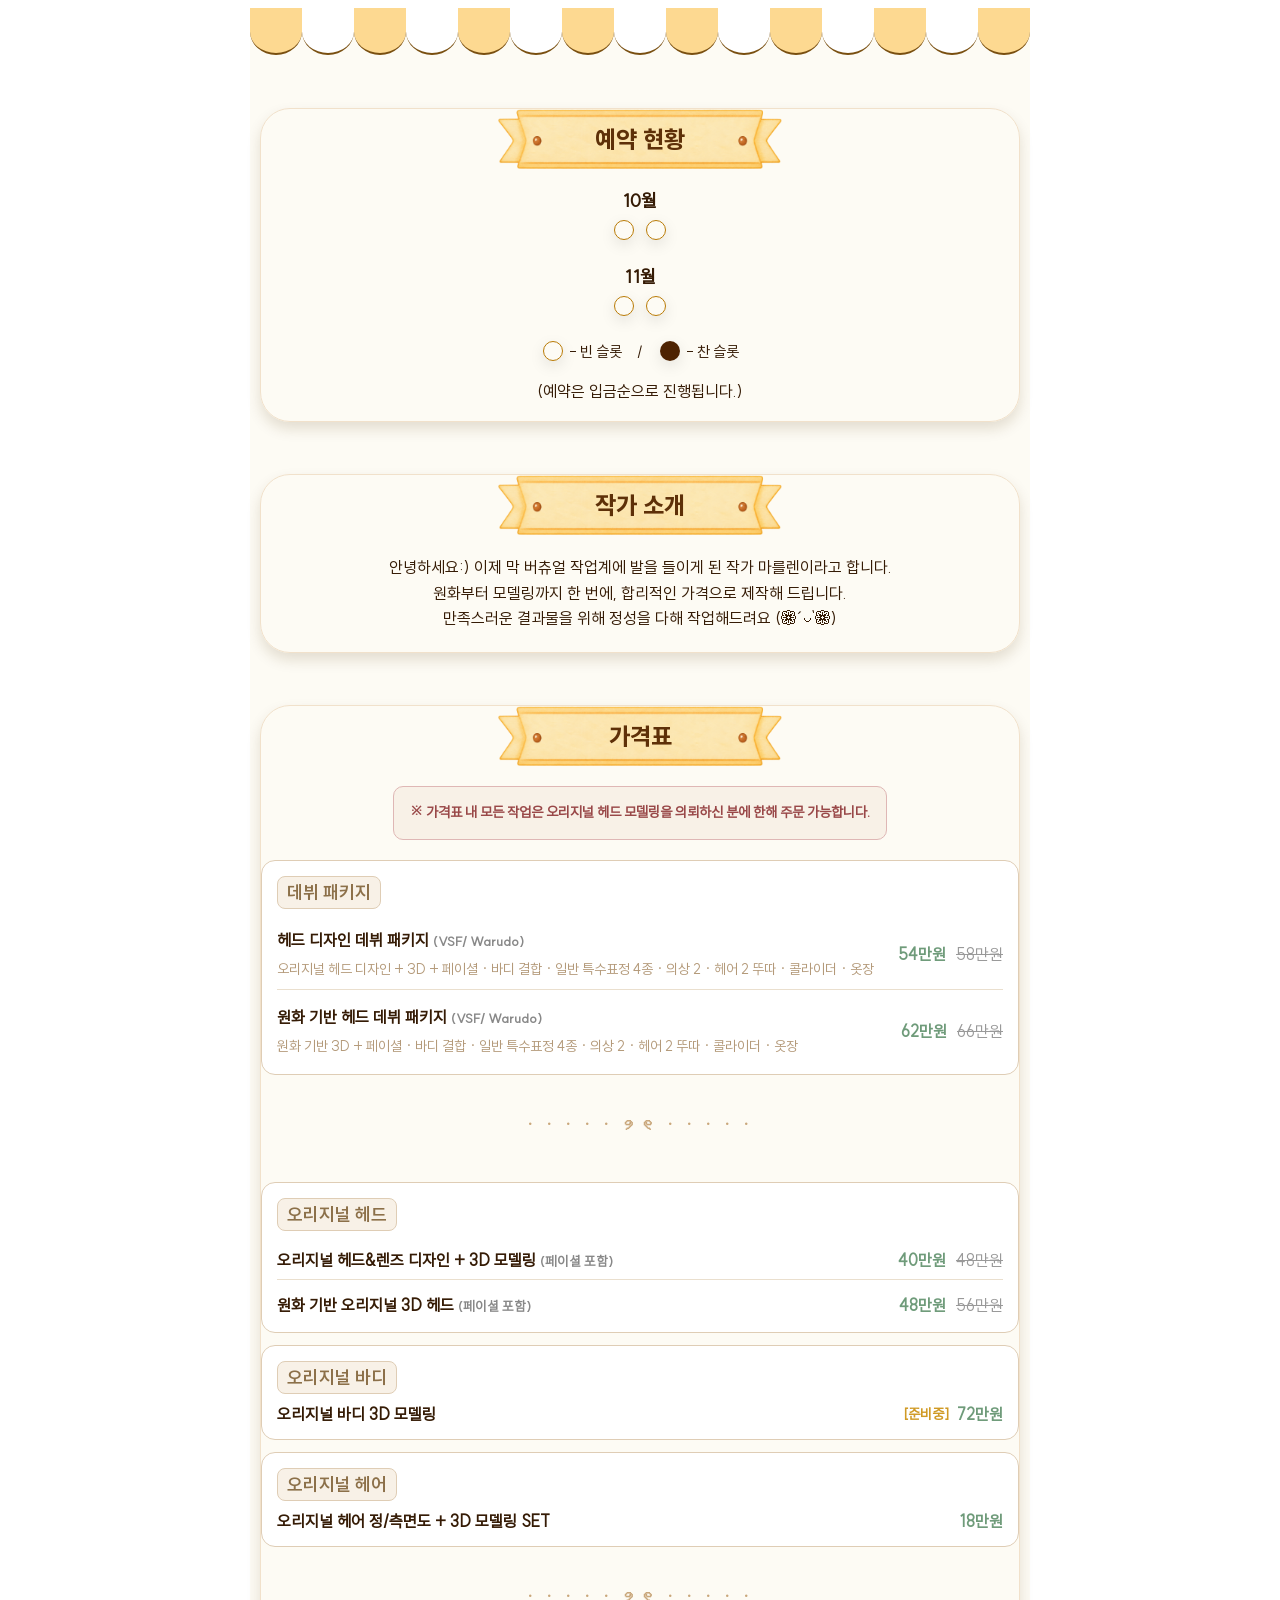
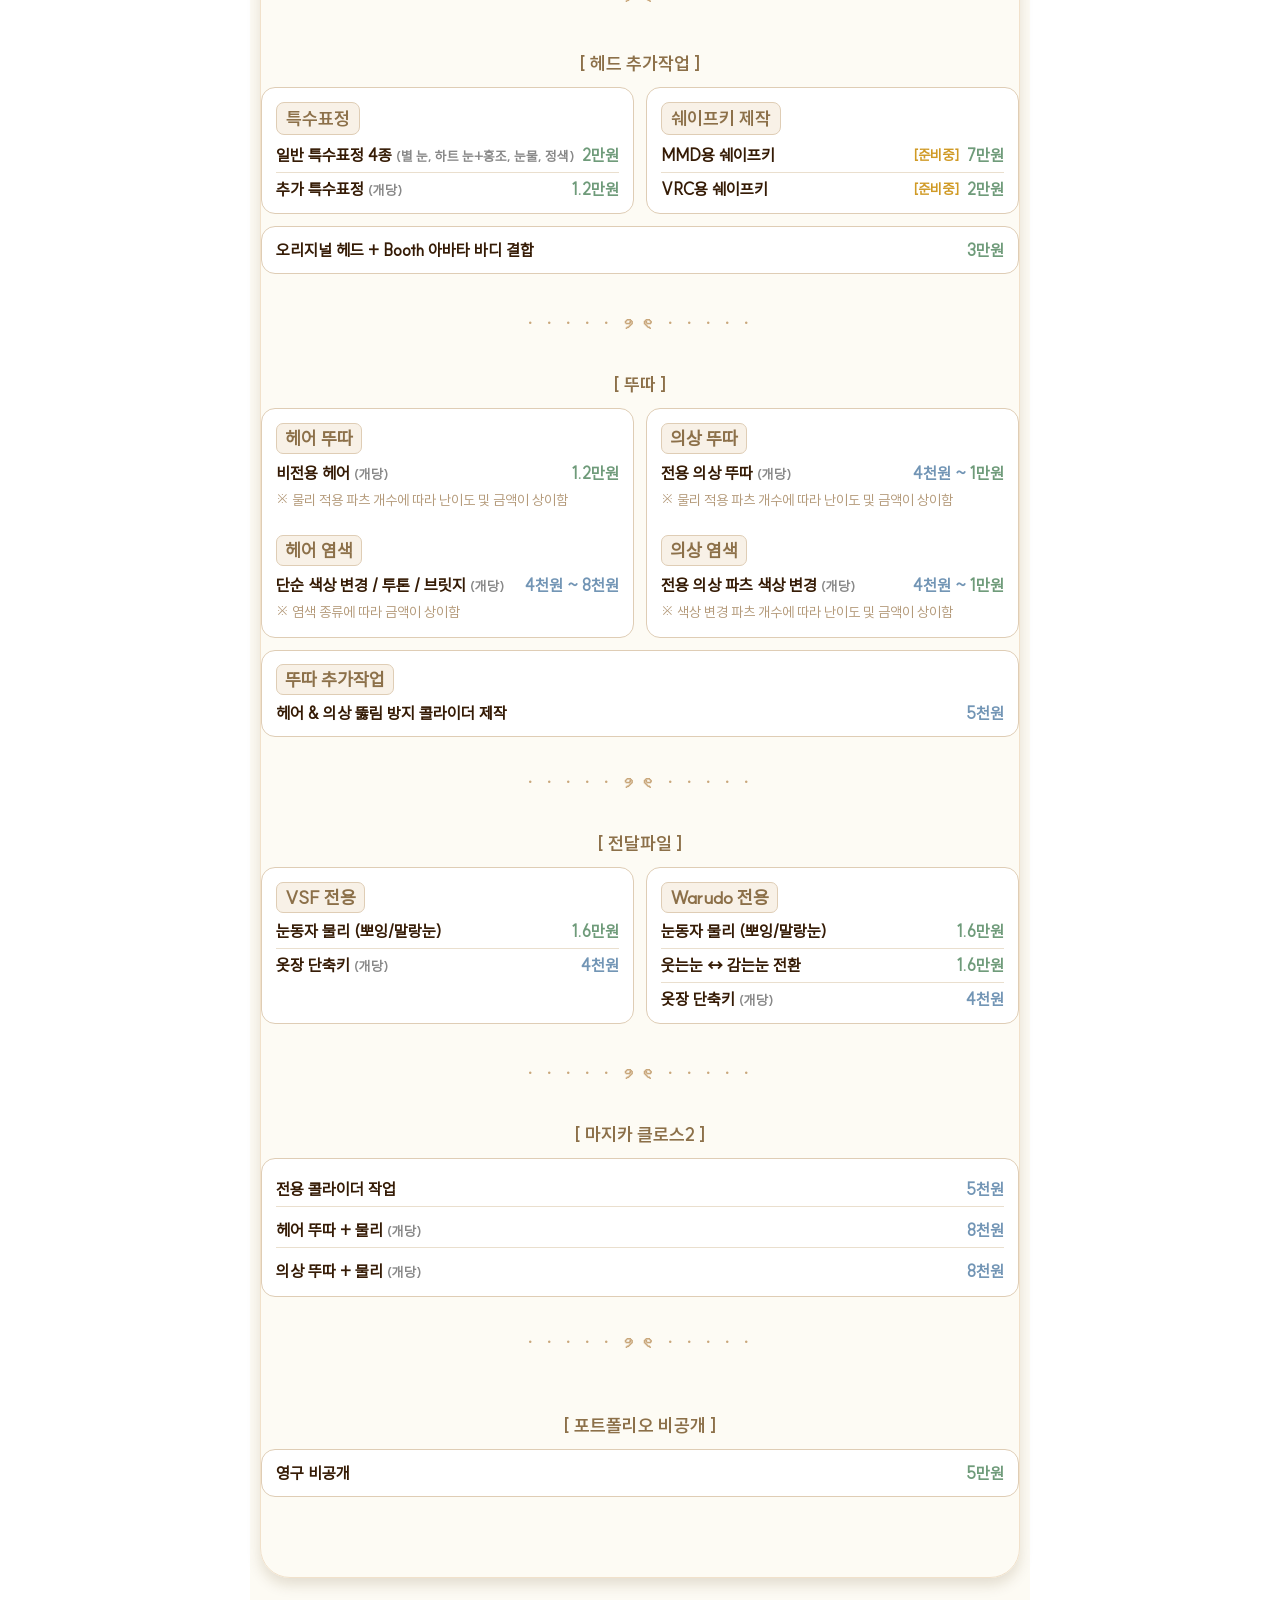
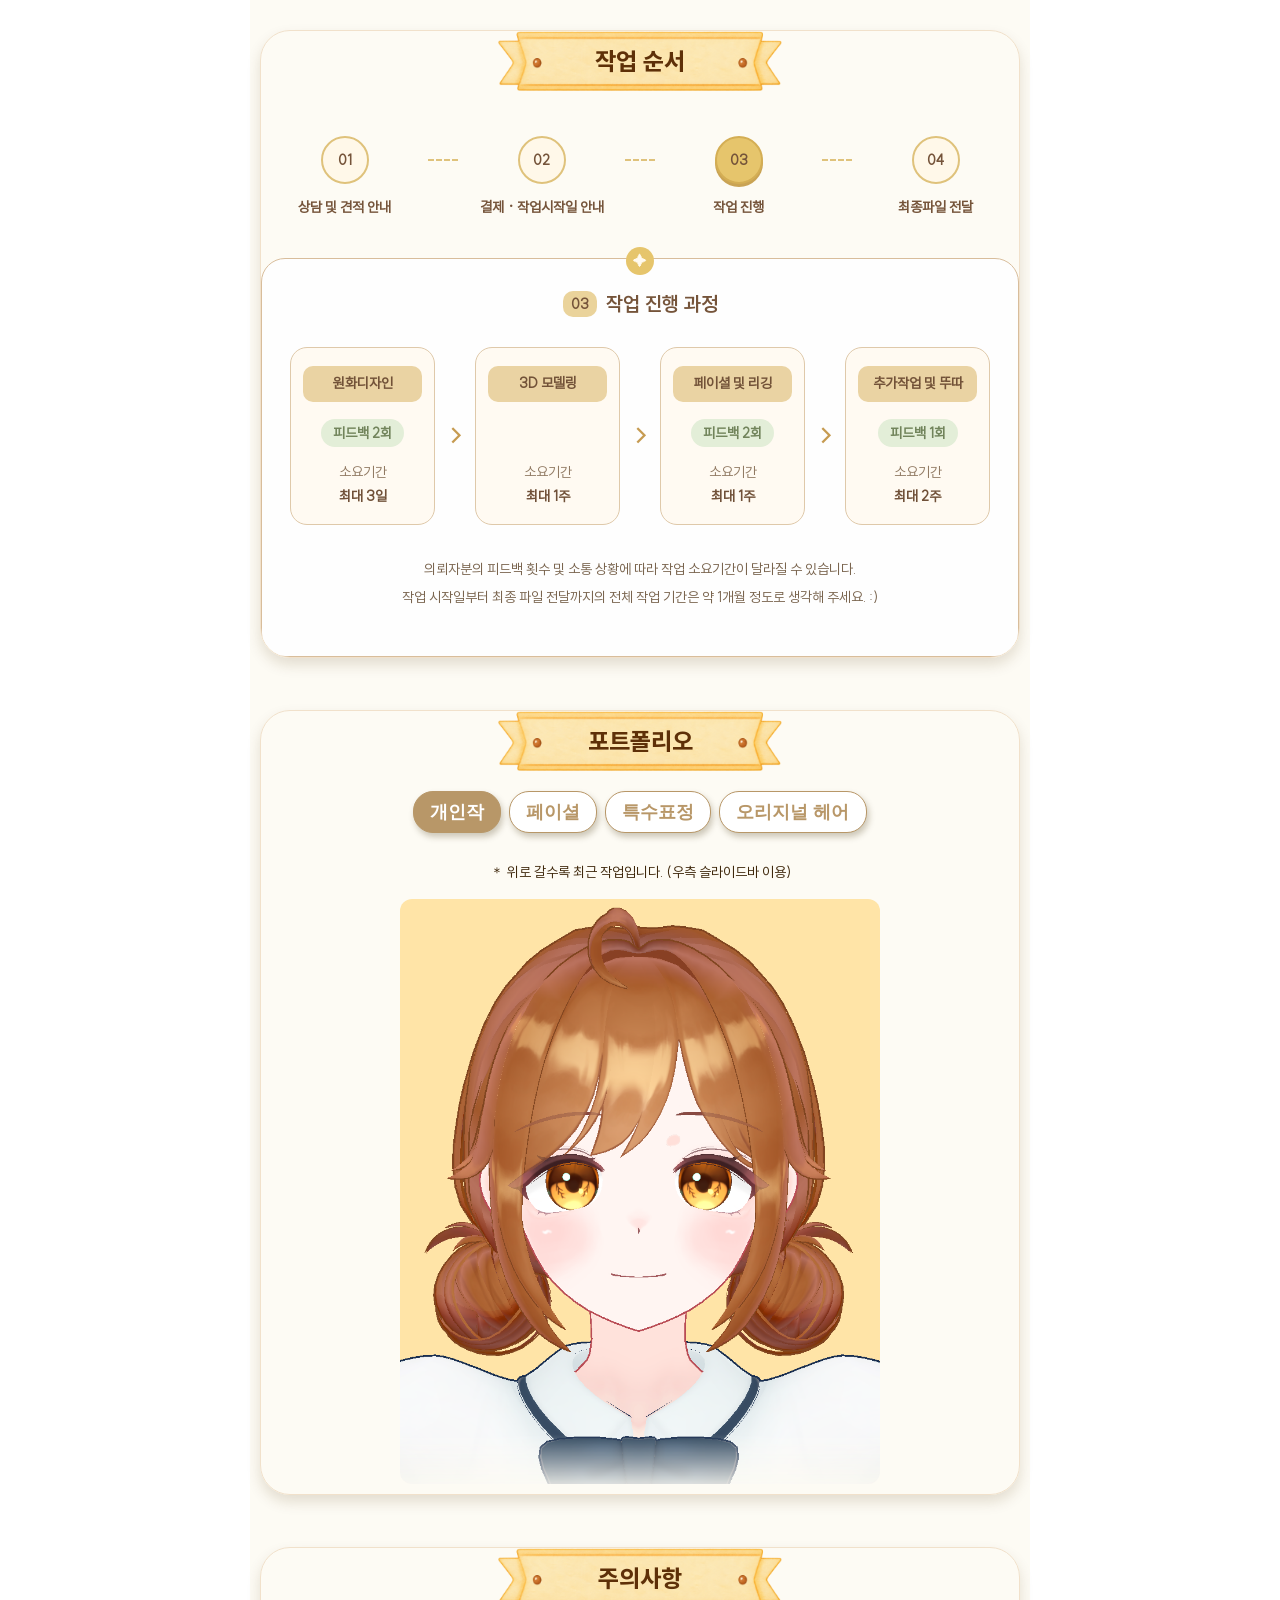
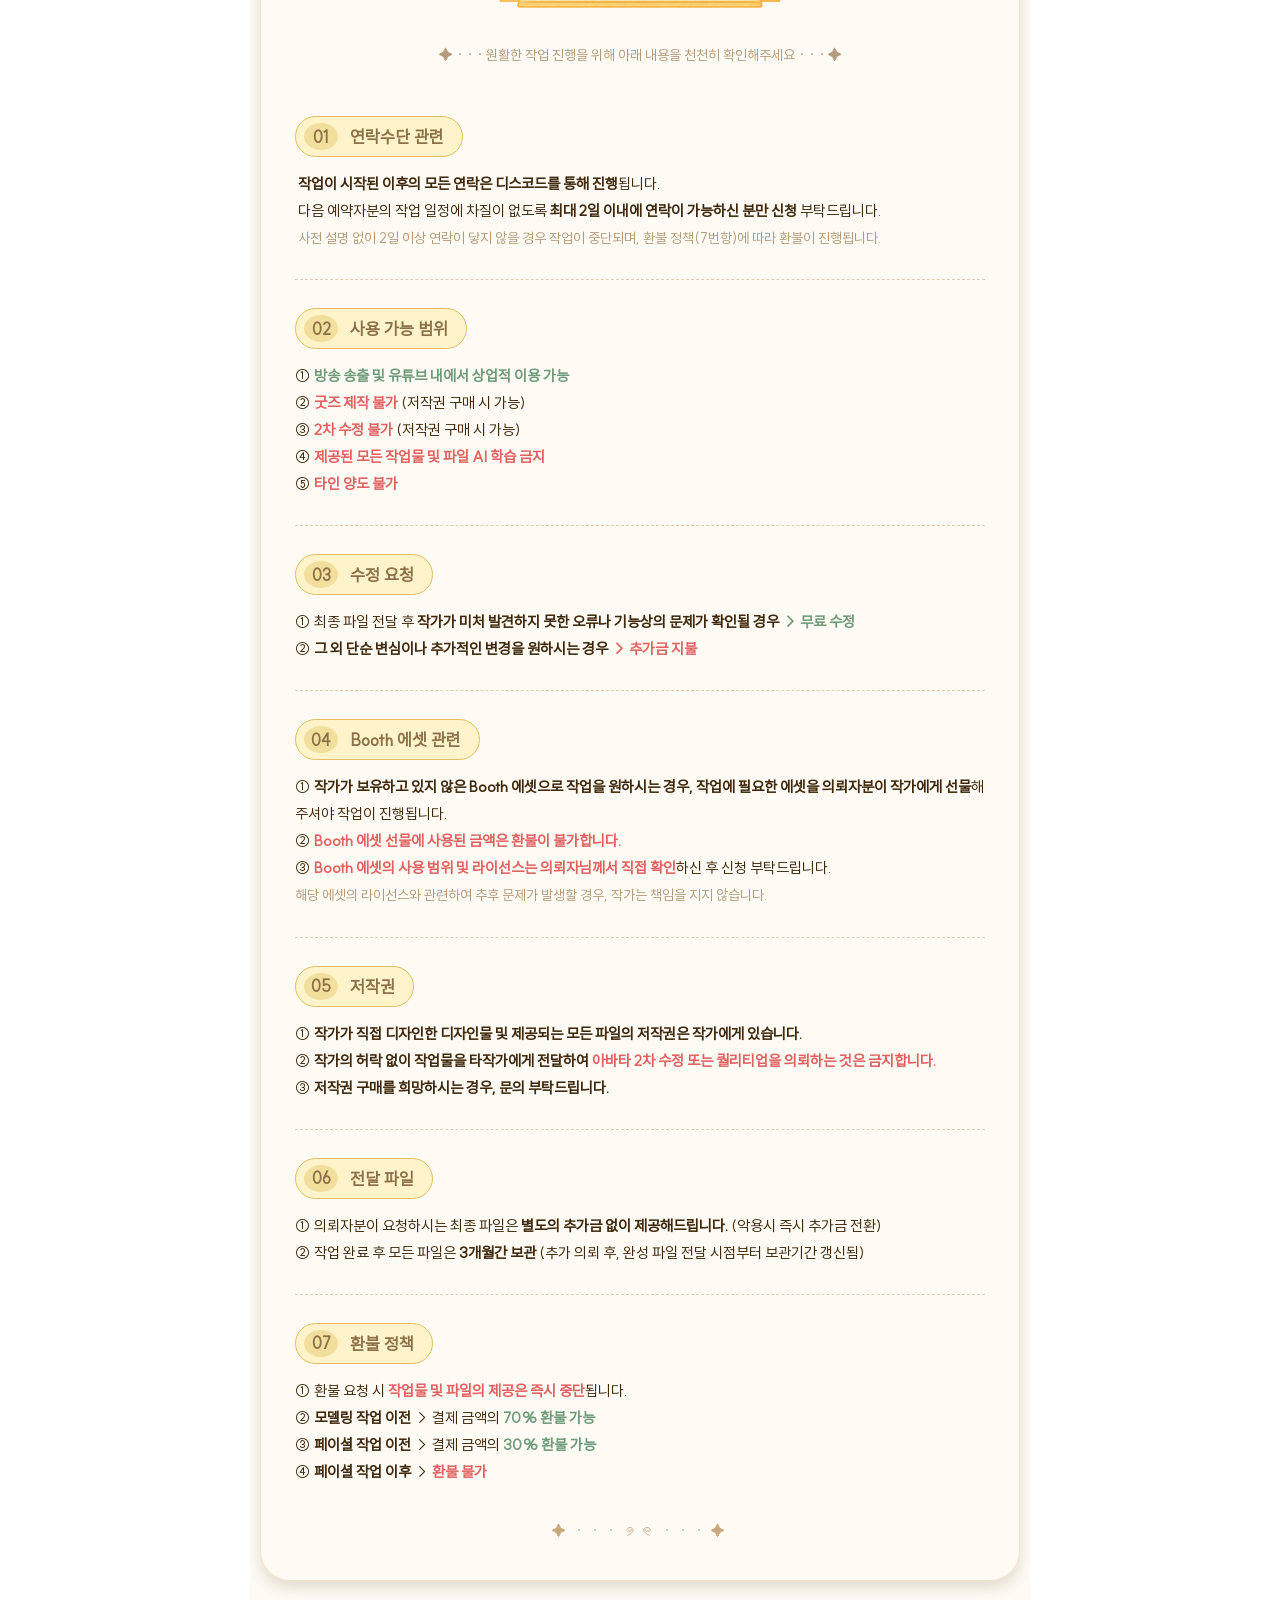
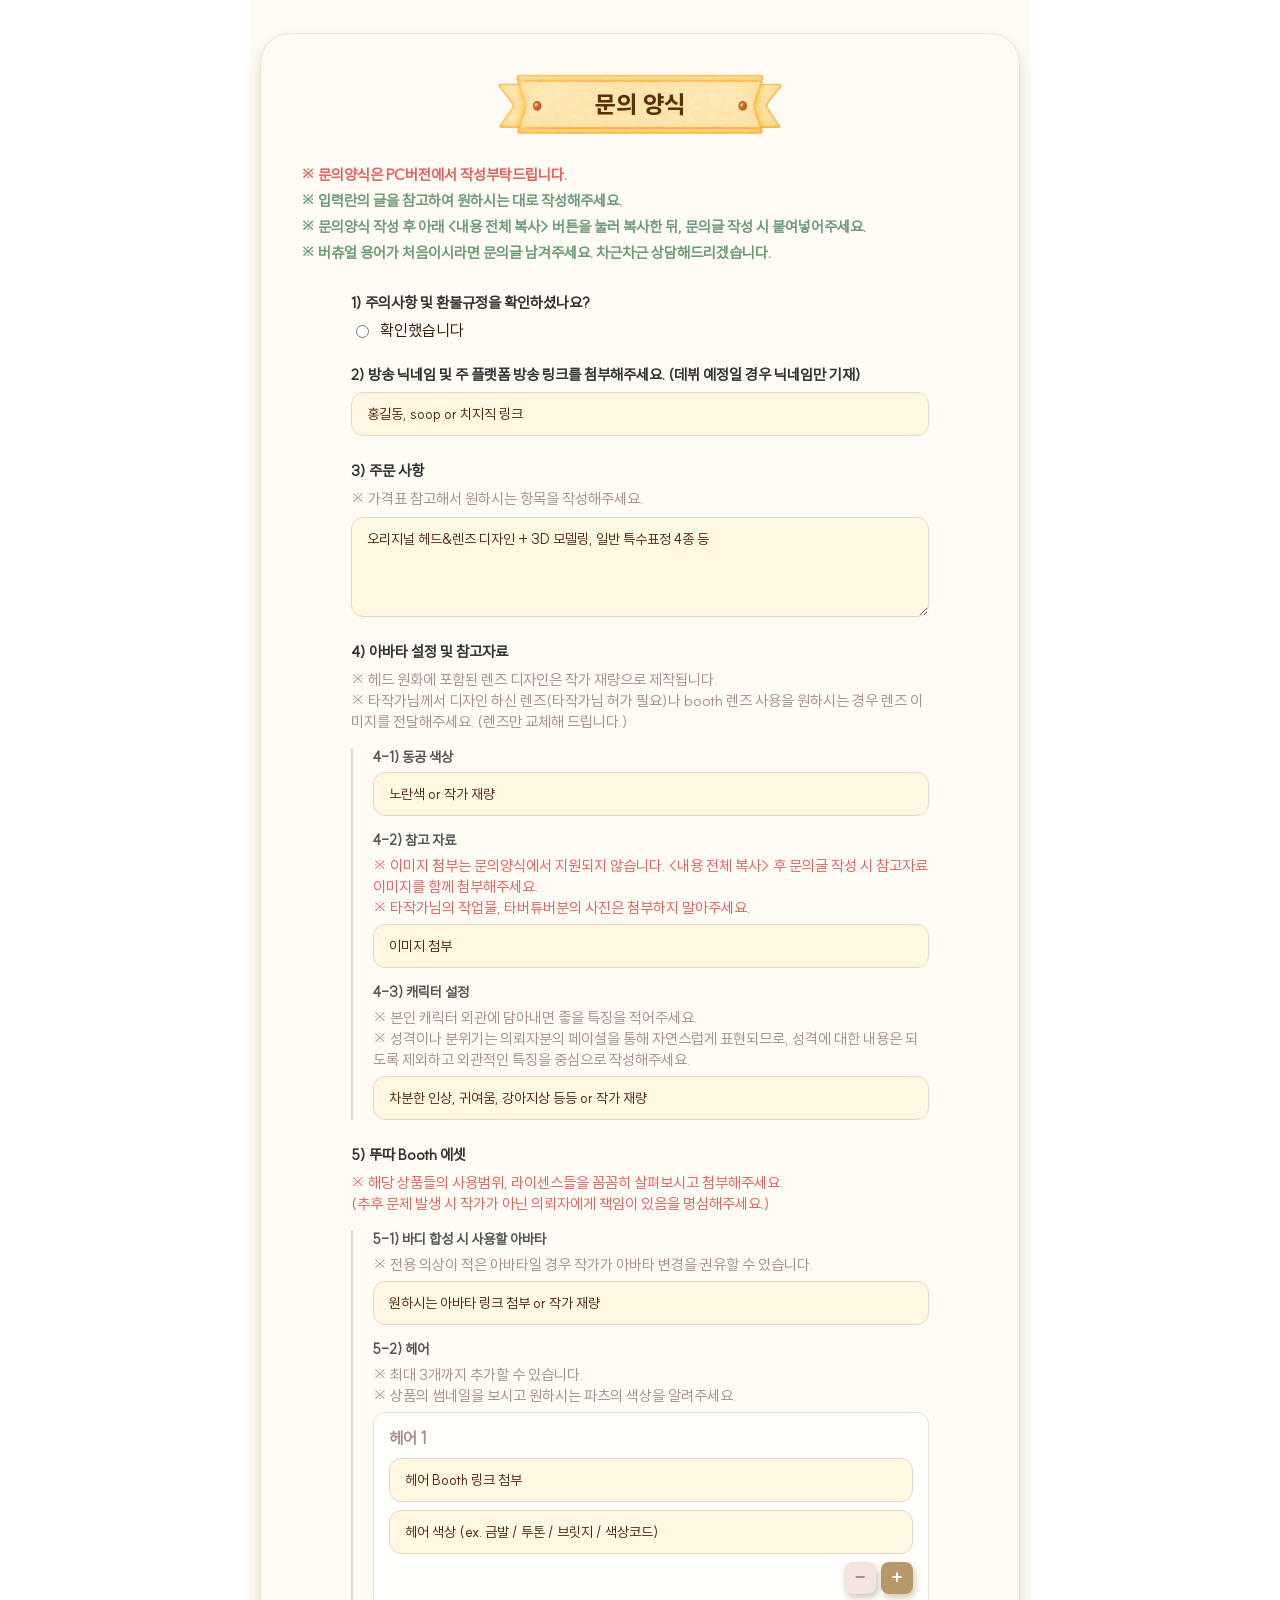
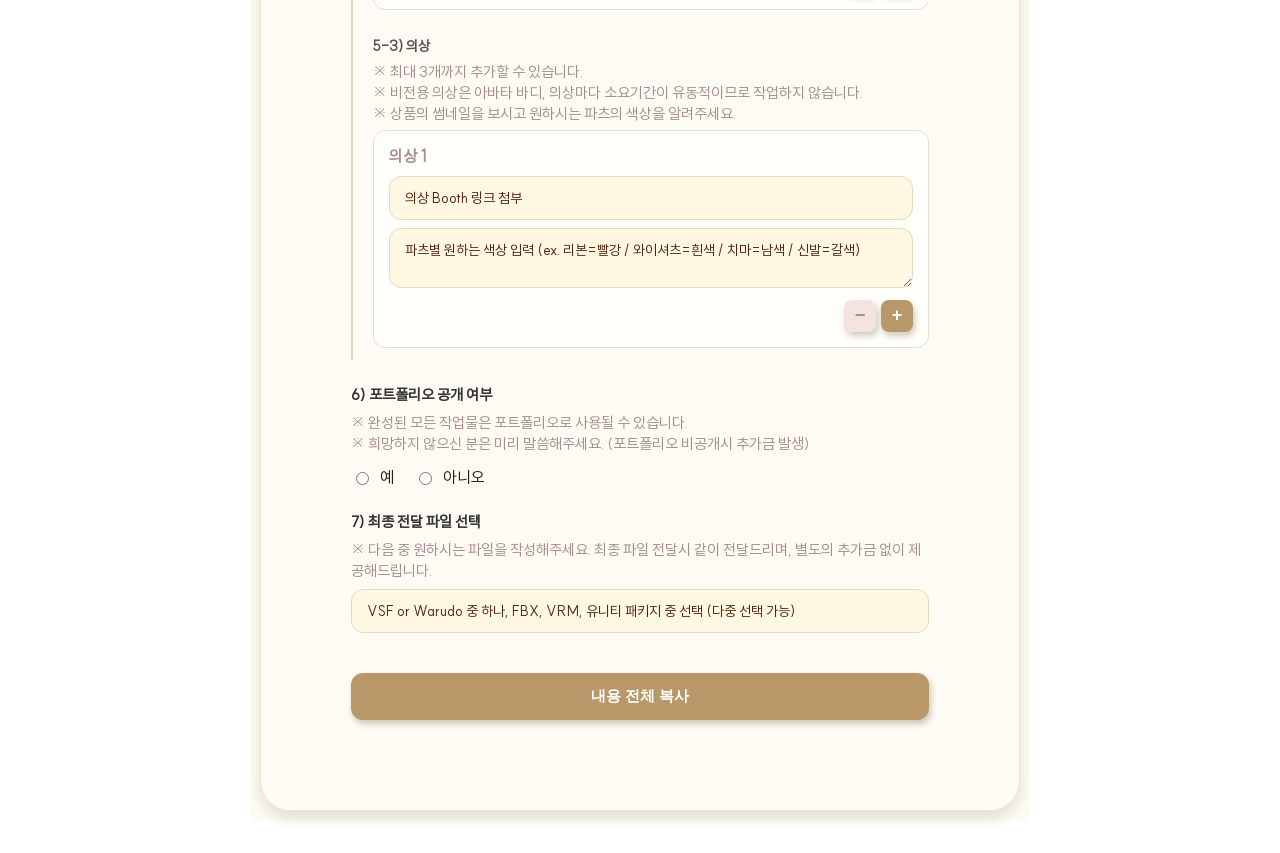
==== index.html @ a4b6828a "단독작업불가안내추가" ====
<!doctype html>
<html lang="ko">
    <head>
        <meta charset="UTF-8" />
        <meta name="viewport" content="width=device-width, initial-scale=1.0">
        <link rel="stylesheet" href="style.css" />
        <title>마를렌 - 버츄얼 아바타 제작</title>
    </head>
    <body>
        <div class="page-wrap">
            <!-- 어닝 영역 -->
            <div class="awning">
                <div class="awning-item"></div>
                <div class="awning-item"></div>
                <div class="awning-item"></div>
                <div class="awning-item"></div>
                <div class="awning-item"></div>
                <div class="awning-item"></div>
                <div class="awning-item"></div>
                <div class="awning-item"></div>
                <div class="awning-item"></div>
                <div class="awning-item"></div>
                <div class="awning-item"></div>
                <div class="awning-item"></div>
                <div class="awning-item"></div>
                <div class="awning-item"></div>
                <div class="awning-item"></div>
            </div>
            <!-- 예약 현황 영역 -->
            <div id="copy-message">🗓️ 복사 완료!</div>
            <section id="sec-booking" style="margin-top: 30px;">
                <div class="box">
                    <h2 class="title">예약 현황</h2>
                    <div style="display: flex; flex-direction: column; align-items: center; gap: 25px; padding-top: 20px;">
                        <div style="display: flex; flex-direction: column; gap: 8px; align-items: center;">
                            <span style="font-weight: bold; font-size: large;">10월</span>
                            <div style="display: flex; flex-direction: row; align-items: center; gap: 8px;">
                                <span class="blank-slot"></span>
                                <span class="blank-slot"></span>
                            </div>
                        </div>
                        <div style="display: flex; flex-direction: column; gap: 8px; align-items: center;">
                            <span style="font-weight: bold; font-size: large;">11월</span>
                            <div style="display: flex; flex-direction: row; align-items: center; gap: 8px;">
                                <span class="blank-slot"></span>
                                <span class="blank-slot"></span>
                            </div>
                        </div>
                        <div style="display: flex; flex-direction: row; align-items: center; gap: 15px; font-size: 15px;">
                            <div style="display: flex; flex-direction: row; align-items: center; gap: 4px;">
                                <span class="blank-slot"></span>
                                <span>- 빈 슬롯</span>
                            </div>
                            <span>/</span>
                            <div style="display: flex; flex-direction: row; align-items: center; gap: 4px;">
                                <span class="full-slot"></span>
                                <span>- 찬 슬롯</span>
                            </div>
                        </div>
                    </div>
                    <span style="font-size: 16px; padding: 20px 0; display: inline-block; text-align: center; width: 100%;">
                        (예약은 입금순으로 진행됩니다.)
                    </span>
                </div>
            </section>
            <!-- 작가 소개 영역 -->
            <section id="sec-introdution">
                <div class="box">
                    <h2 class="title">작가 소개</h2>
                    <div style="padding: 20px 0; text-align: center; line-height: 1.6;">
                        안녕하세요:) 이제 막 버츄얼 작업계에 발을 들이게 된 작가 마를렌이라고 합니다.<br />
                        원화부터 모델링까지 한 번에, 합리적인 가격으로 제작해 드립니다.<br />
                        만족스러운 결과물을 위해 정성을 다해 작업해드려요 (❁´◡`❁)
                    </div>
                </div>
            </section>
            <!-- 가격표 영역 -->
            <section id="sec-price" style="font-weight: 700;">
                <div class="box">
                    <h2 class="title">가격표</h2>

                    <div style="margin: 20px 0 0; padding: 14px 16px; background: #f8f1e7; border: 1px solid #dfb7b5; border-radius: 10px; color: #994848; font-size: 14px; line-height: 1.7; text-align: center; box-sizing: border-box;">
                        ※ 가격표 내 모든 작업은 <strong>오리지널 헤드 모델링을 의뢰하신 분에 한해 주문 가능합니다.</strong>
                    </div>

                    <div style="padding: 20px 0 40px;">
                        <!-- 데뷔 패키지 -->
                        <div style="background: #ffffff; border: 1px solid #dfcdb5; border-radius: 14px; padding: 15px; box-sizing: border-box;">
                            <h3 style="display: inline-block; color: #8c7049; background: #f8f1e7; border: 1px solid #dfcdb5; border-radius: 8px; padding: 4px 9px; margin: 0 0 10px; font-size: 18px;">
                                데뷔 패키지
                            </h3>
                            <div style="display: flex; flex-direction: column; gap: 6px;">
                                <!-- 데뷔 패키지 1 -->
                                <div style="display: flex; justify-content: space-between; align-items: center; gap: 10px; padding: 9px 0; border-bottom: 1px solid #eadfce;">
                                    <div style="font-size: 16px; line-height: 1.5;">
                                        <div>
                                            헤드 디자인 데뷔 패키지
                                            <small style="color:#888;">(VSF/ Warudo)</small>
                                        </div>
                                        <p style="color: #b49a7a; margin: 7px 0 0; font-size: 14px; line-height: 1.5; font-weight: 400;">
                                            오리지널 헤드 디자인 + 3D + 페이셜 · 바디 결합 · 일반 특수표정 4종 · 의상 2 · 헤어 2 뚜따 · 콜라이더 · 옷장
                                        </p>
                                    </div>
                                    <strong style="white-space: nowrap; font-size: 16px;">
                                        <span style="color: #6F9B7A;">54만원</span>
                                        <del style="color: #999; font-weight: normal; margin-left: 6px;">58만원</del>
                                    </strong>
                                </div>

                                <!-- 데뷔 패키지 2 -->
                                <div style="display: flex; justify-content: space-between; align-items: center; gap: 10px; padding: 9px 0 2px;">
                                    <div style="font-size: 16px; line-height: 1.5;">
                                        <div>
                                            원화 기반 헤드 데뷔 패키지
                                            <small style="color:#888;">(VSF/ Warudo)</small>
                                        </div>
                                        <p style="color: #b49a7a; margin: 7px 0 0; font-size: 14px; line-height: 1.5; font-weight: 400;">
                                            원화 기반 3D + 페이셜 · 바디 결합 · 일반 특수표정 4종 · 의상 2 · 헤어 2 뚜따 · 콜라이더 · 옷장
                                        </p>
                                    </div>
                                    <strong style="white-space: nowrap; font-size: 16px;">
                                        <span style="color: #6F9B7A;">62만원</span>
                                        <del style="color: #999; font-weight: normal; margin-left: 6px;">66만원</del>
                                    </strong>
                                </div>
                            </div>
                        </div>
                        <div style="text-align: center; color: #c9a77b; font-size: 15px; font-weight: 600; letter-spacing: 4px; margin: 40px 0 4px; white-space: nowrap;">· · · · · ୨୧ · · · · ·</div>

                        <!-- 오리지널 -->
                        <div style="padding-bottom: 24px;">
                            <div style="display: grid; grid-template-columns: 1fr; gap: 12px;">
                                <div style="padding: 16px 0;"></div>
                                <!-- 오리지널 헤드 -->
                                <div style="background: #ffffff; border: 1px solid #dfcdb5; border-radius: 14px; padding: 15px; box-sizing: border-box;">
                                    <h3 style="display: inline-block; color: #8c7049; background: #f8f1e7; border: 1px solid #dfcdb5; border-radius: 8px; padding: 4px 9px; margin: 0 0 10px; font-size: 18px;">
                                        오리지널 헤드
                                    </h3>
                                    <div style="display: flex; flex-direction: column; gap: 6px;">
                                        <div style="display: flex; justify-content: space-between; align-items: center; gap: 10px; padding: 9px 0; border-bottom: 1px solid #eadfce;">
                                            <span style="font-size: 16px;">
                                                오리지널 헤드&렌즈 디자인 + 3D 모델링
                                                <small style="color:#888;">(페이셜 포함)</small>
                                            </span>
                                            <strong style="white-space: nowrap; font-size: 16px;">
                                                <span style="color: #6F9B7A;">40만원</span>
                                                <del style="color: #999; font-weight: normal; margin-left: 6px;">48만원</del>
                                            </strong>
                                        </div>
                                        <div style="display: flex; justify-content: space-between; align-items: center; gap: 10px; padding: 9px 0 2px;">
                                            <span style="font-size: 16px;">원화 기반 오리지널 3D 헤드 <small style="color:#888;">(페이셜 포함)</small></span>
                                            <strong style="white-space: nowrap; font-size: 16px;">
                                                <span style="color: #6F9B7A;">48만원</span>
                                                <del style="color: #999; font-weight: normal; margin-left: 6px;">56만원</del>
                                            </strong>
                                        </div>
                                    </div>
                                </div>
                                <!-- 오리지널 바디 -->
                                <div style="background: #ffffff; border: 1px solid #dfcdb5; border-radius: 14px; padding: 15px; box-sizing: border-box;">
                                    <h3 style="display: inline-block; color: #8c7049; background: #f8f1e7; border: 1px solid #dfcdb5; border-radius: 8px; padding: 4px 9px; margin: 0 0 10px; font-size: 18px;">
                                        오리지널 바디
                                    </h3>
                                    <div style="display: flex; justify-content: space-between; align-items: center; gap: 10px;">
                                        <span style="font-size: 16px;">오리지널 바디 3D 모델링</span>
                                        <span style="display: flex; align-items: center; gap: 8px; white-space: nowrap;">
                                            <span style="color: #d09a25; font-size: 14px; font-weight: bold;">[준비중]</span>
                                            <strong style="color: #6F9B7A; font-size: 16px;">72만원</strong>
                                        </span>
                                    </div>
                                </div>
                                <!-- 오리지널 헤어 -->
                                <div style="background: #ffffff; border: 1px solid #dfcdb5; border-radius: 14px; padding: 15px; box-sizing: border-box;">
                                    <h3 style="display: inline-block; color: #8c7049; background: #f8f1e7; border: 1px solid #dfcdb5; border-radius: 8px; padding: 4px 9px; margin: 0 0 10px; font-size: 18px;">
                                        오리지널 헤어
                                    </h3>
                                    <div style="display: flex; justify-content: space-between; align-items: center; gap: 10px;">
                                        <span style="font-size: 16px;">오리지널 헤어 정/측면도 + 3D 모델링 SET</span>
                                        <span style="display: flex; align-items: center; gap: 8px; white-space: nowrap;">
                                            <strong style="color: #6F9B7A; font-size: 16px;">18만원</strong>
                                        </span>
                                    </div>
                                </div>
                            </div>
                            <div style="text-align: center; color: #c9a77b; font-size: 15px; font-weight: 600; letter-spacing: 4px; margin: 40px 0 4px; white-space: nowrap;">· · · · · ୨୧ · · · · ·</div>
                        </div>

                        <!-- 헤드 추가작업 -->
                        <div style="padding: 18px 0;">
                            <h3 style="color: #8c7049; margin: 0 0 12px; font-size: 18px; text-align: center;">
                                [ 헤드 추가작업 ]
                            </h3>

                            <div style="display: grid; grid-template-columns: repeat(2, minmax(0, 1fr)); gap: 12px;">
                                <!-- 특수표정 -->
                                <div style="background: #ffffff; border: 1px solid #dfcdb5; border-radius: 14px; padding: 14px; box-sizing: border-box;">
                                    <h3 style="display: inline-block; color: #8c7049; background: #f8f1e7; border: 1px solid #dfcdb5; border-radius: 8px; padding: 4px 9px; margin: 0 0 10px; font-size: 18px;">
                                        특수표정
                                    </h3>
                                    <div style="display: flex; flex-direction: column; gap: 6px;">
                                        <div style="display: flex; justify-content: space-between; align-items: center; gap: 8px; padding-bottom: 7px; border-bottom: 1px solid #eadfce;">
                                            <span style="font-size: 16px;">
                                                일반 특수표정 4종
                                                <small style="color:#888;">(별 눈, 하트 눈+홍조, 눈물, 정색)</small>
                                            </span>
                                            <strong style="color: #6F9B7A; white-space: nowrap; font-size: 16px;">
                                                2만원
                                            </strong>
                                        </div>
                                        <div style="display: flex; justify-content: space-between; align-items: center; gap: 8px;">
                                            <span style="font-size: 16px;">
                                                추가 특수표정
                                                <small style="color:#888;">(개당)</small>
                                            </span>
                                            <strong style="color: #6F9B7A; white-space: nowrap; font-size: 16px;">
                                                1.2만원
                                            </strong>
                                        </div>
                                    </div>
                                </div>

                                <!-- 쉐이프키 제작 -->
                                <div style="background: #ffffff; border: 1px solid #dfcdb5; border-radius: 14px; padding: 14px; box-sizing: border-box;">
                                    <h3 style="display: inline-block; color: #8c7049; background: #f8f1e7; border: 1px solid #dfcdb5; border-radius: 8px; padding: 4px 9px; margin: 0 0 10px; font-size: 18px;">
                                        쉐이프키 제작
                                    </h3>
                                    <div style="display: flex; flex-direction: column; gap: 6px;">
                                        <div style="display: flex; justify-content: space-between; align-items: center; gap: 8px; padding-bottom: 7px; border-bottom: 1px solid #eadfce;">
                                            <span style="font-size: 16px;">
                                                MMD용 쉐이프키
                                            </span>
                                            <span style="display: flex; align-items: center; gap: 8px; white-space: nowrap;">
                                                <span style="color: #d09a25; font-size: 14px; font-weight: bold;">
                                                    [준비중]
                                                </span>
                                                <strong style="color: #6F9B7A; font-size: 16px;">
                                                    7만원
                                                </strong>
                                            </span>
                                        </div>
                                        <div style="display: flex; justify-content: space-between; align-items: center; gap: 8px;">
                                            <span style="font-size: 16px;">
                                                VRC용 쉐이프키
                                            </span>
                                            <span style="display: flex; align-items: center; gap: 8px; white-space: nowrap;">
                                                <span style="color: #d09a25; font-size: 14px; font-weight: bold;">
                                                    [준비중]
                                                </span>
                                                <strong style="color: #6F9B7A; font-size: 16px;">
                                                    2만원
                                                </strong>
                                            </span>
                                        </div>
                                    </div>
                                </div>
                            </div>

                            <!-- 헤드 + 바디 -->
                            <div style="margin-top: 12px; background: #ffffff; border: 1px solid #dfcdb5; border-radius: 14px; padding: 13px 14px; box-sizing: border-box;">
                                <div style="display: flex; justify-content: space-between; align-items: center; gap: 10px;">
                                    <span style="font-size: 16px;">
                                        오리지널 헤드 + Booth 아바타 바디 결합
                                    </span>
                                    <strong style="color: #6F9B7A; white-space: nowrap; font-size: 16px;">
                                        3만원
                                    </strong>
                                </div>
                            </div>

                            <div style="text-align: center; color: #c9a77b; font-size: 15px; font-weight: 600; letter-spacing: 4px; margin: 40px 0 4px; white-space: nowrap;">
                                · · · · · ୨୧ · · · · ·
                            </div>
                        </div>

                        <!-- 뚜따 -->
                        <div style="padding: 18px 0;">
                            <h3 style="color: #8c7049; margin: 0 0 12px; font-size: 18px; text-align: center;">
                                [ 뚜따 ]
                            </h3>

                            <div style="display: grid; grid-template-columns: repeat(2, minmax(0, 1fr)); gap: 12px;">
                                <!-- 헤어 -->
                                <div style="background: #ffffff; border: 1px solid #dfcdb5; border-radius: 14px; padding: 14px; box-sizing: border-box;">
                                    <div>
                                        <h4 style="display: inline-block; color: #8c7049; background: #f8f1e7; border: 1px solid #dfcdb5; border-radius: 7px; padding: 3px 8px; margin: 0 0 9px; font-size: 18px;">
                                            헤어 뚜따
                                        </h4>
                                        <div style="display: flex; justify-content: space-between; align-items: center; gap: 8px;">
                                            <span style="font-size: 16px;">
                                                비전용 헤어 <small style="color:#888;">(개당)</small>
                                            </span>
                                            <span style="display: flex; align-items: center; gap: 8px; white-space: nowrap;">
                                                <strong style="color: #6F9B7A; font-size: 16px;">1.2만원</strong>
                                            </span>
                                        </div>
                                        <p style="color: #b49a7a; margin: 7px 0 0; font-size: 14px; line-height: 1.5; font-weight: 400;">
                                            ※ 물리 적용 파츠 개수에 따라 난이도 및 금액이 상이함
                                        </p>
                                    </div>

                                    <div style="margin-top: 24px;">
                                        <h4 style="display: inline-block; color: #8c7049; background: #f8f1e7; border: 1px solid #dfcdb5; border-radius: 7px; padding: 3px 8px; margin: 0 0 9px; font-size: 18px;">
                                            헤어 염색
                                        </h4>
                                        <div style="display: flex; justify-content: space-between; align-items: center; gap: 8px;">
                                            <span style="font-size: 16px;">
                                                단순 색상 변경 / 투톤 / 브릿지 <small style="color:#888;">(개당)</small>
                                            </span>
                                            <strong style="color: #7295B5; white-space: nowrap; font-size: 16px;">
                                                4천원 ~ 8천원
                                            </strong>
                                        </div>
                                        <p style="color: #b49a7a; margin: 7px 0 0; font-size: 14px; line-height: 1.5; font-weight: 400;">
                                            ※ 염색 종류에 따라 금액이 상이함
                                        </p>
                                    </div>
                                </div>

                                <!-- 의상 -->
                                <div style="background: #ffffff; border: 1px solid #dfcdb5; border-radius: 14px; padding: 14px; box-sizing: border-box;">
                                    <div>
                                        <h4 style="display: inline-block; color: #8c7049; background: #f8f1e7; border: 1px solid #dfcdb5; border-radius: 7px; padding: 3px 8px; margin: 0 0 9px; font-size: 18px;">
                                            의상 뚜따
                                        </h4>
                                        <div style="display: flex; justify-content: space-between; align-items: center; gap: 8px;">
                                            <span style="font-size: 16px;">
                                                전용 의상 뚜따 <small style="color:#888;">(개당)</small>
                                            </span>
                                            <strong style="white-space: nowrap; font-size: 16px;">
                                                <span style="color: #7295B5;">4천원 ~ </span>
                                                <span style="color: #6F9B7A;">1만원</span>
                                            </strong>
                                        </div>
                                        <p style="color: #b49a7a; margin: 7px 0 0; font-size: 14px; line-height: 1.5; font-weight: 400;">
                                            ※ 물리 적용 파츠 개수에 따라 난이도 및 금액이 상이함
                                        </p>
                                    </div>

                                    <div style="margin-top: 24px;">
                                        <h4 style="display: inline-block; color: #8c7049; background: #f8f1e7; border: 1px solid #dfcdb5; border-radius: 7px; padding: 3px 8px; margin: 0 0 9px; font-size: 18px;">
                                            의상 염색
                                        </h4>
                                        <div style="display: flex; justify-content: space-between; align-items: center; gap: 8px;">
                                            <span style="font-size: 16px;">
                                                전용 의상 파츠 색상 변경 <small style="color:#888;">(개당)</small>
                                            </span>
                                            <strong style="white-space: nowrap; font-size: 16px;">
                                                <span style="color: #7295B5;">4천원 ~ </span>
                                                <span style="color: #6F9B7A;">1만원</span>
                                            </strong>
                                        </div>
                                        <p style="color: #b49a7a; margin: 7px 0 0; font-size: 14px; line-height: 1.5; font-weight: 400;">
                                            ※ 색상 변경 파츠 개수에 따라 난이도 및 금액이 상이함
                                        </p>
                                    </div>
                                </div>
                            </div>

                            <div style="height: 12px;"></div>

                            <!-- 뚜따 추가작업 -->
                            <div style="background: #ffffff; border: 1px solid #dfcdb5; border-radius: 14px; padding: 13px 14px; box-sizing: border-box;">
                                <h4 style="display: inline-block; color: #8c7049; background: #f8f1e7; border: 1px solid #dfcdb5; border-radius: 7px; padding: 3px 8px; margin: 0 0 8px; font-size: 18px;">
                                    뚜따 추가작업
                                </h4>
                                <div style="display: flex; justify-content: space-between; align-items: center; gap: 10px;">
                                    <span style="font-size: 16px;">
                                        헤어 & 의상 뚫림 방지 콜라이더 제작
                                    </span>
                                    <strong style="color: #7295B5; white-space: nowrap; font-size: 16px;">
                                        5천원
                                    </strong>
                                </div>
                            </div>

                            <div style="text-align: center; color: #c9a77b; font-size: 15px; font-weight: 600; letter-spacing: 4px; margin: 36px 0 4px; white-space: nowrap;">
                                · · · · · ୨୧ · · · · ·
                            </div>
                        </div>

                        <!-- 전달파일 -->
                        <div style="padding: 18px 0;">
                            <h3 style="color: #8c7049; margin: 0 0 12px; font-size: 18px; text-align: center;">
                                [ 전달파일 ]
                            </h3>

                            <div style="display: grid; grid-template-columns: repeat(2, minmax(0, 1fr)); gap: 12px;">
                                <!-- VSF -->
                                <div style="background: #ffffff; border: 1px solid #dfcdb5; border-radius: 14px; padding: 14px; box-sizing: border-box;">
                                    <h4 style="display: inline-block; color: #8c7049; background: #f8f1e7; border: 1px solid #dfcdb5; border-radius: 7px; padding: 3px 8px; margin: 0 0 8px; font-size: 18px;">
                                        VSF 전용
                                    </h4>
                                    <div style="display: flex; flex-direction: column; gap: 6px;">
                                        <div style="display: flex; justify-content: space-between; align-items: center; gap: 8px; padding-bottom: 7px; border-bottom: 1px solid #eadfce;">
                                            <span style="font-size: 16px;">
                                                눈동자 물리 (뽀잉/말랑눈)
                                            </span>
                                            <strong style="color: #6F9B7A; white-space: nowrap; font-size: 16px;">1.6만원</strong>
                                        </div>
                                        <div style="display: flex; justify-content: space-between; align-items: center; gap: 8px;">
                                            <span style="font-size: 16px;">
                                                옷장 단축키
                                                <small style="color:#888;">(개당)</small>
                                            </span>
                                            <strong style="color: #7295B5; white-space: nowrap; font-size: 16px;">4천원</strong>
                                        </div>
                                    </div>
                                </div>

                                <!-- Warudo -->
                                <div style="background: #ffffff; border: 1px solid #dfcdb5; border-radius: 14px; padding: 14px; box-sizing: border-box;">
                                    <h4 style="display: inline-block; color: #8c7049; background: #f8f1e7; border: 1px solid #dfcdb5; border-radius: 7px; padding: 3px 8px; margin: 0 0 8px; font-size: 18px;">
                                        Warudo 전용
                                    </h4>
                                    <div style="display: flex; flex-direction: column; gap: 6px;">
                                        <div style="display: flex; justify-content: space-between; align-items: center; gap: 8px; padding-bottom: 7px; border-bottom: 1px solid #eadfce;">
                                            <span style="font-size: 16px;">
                                                눈동자 물리 (뽀잉/말랑눈)
                                            </span>
                                            <strong style="color: #6F9B7A; white-space: nowrap; font-size: 16px;">1.6만원</strong>
                                        </div>
                                        <div style="display: flex; justify-content: space-between; align-items: center; gap: 8px; padding-bottom: 7px; border-bottom: 1px solid #eadfce;">
                                            <span style="font-size: 16px;">
                                                웃는눈 ↔ 감는눈 전환
                                            </span>
                                            <strong style="color: #6F9B7A; white-space: nowrap; font-size: 16px;">1.6만원</strong>
                                        </div>
                                        <div style="display: flex; justify-content: space-between; align-items: center; gap: 8px;">
                                            <span style="font-size: 16px;">
                                                옷장 단축키
                                                <small style="color:#888;">(개당)</small>
                                            </span>
                                            <span style="display: flex; align-items: center; gap: 8px; white-space: nowrap;">
                                                <strong style="color: #7295B5; font-size: 16px;">4천원</strong>
                                            </span>
                                        </div>
                                    </div>
                                </div>
                            </div>
                            <div style="text-align: center; color: #c9a77b; font-size: 15px; font-weight: 600; letter-spacing: 4px; margin: 40px 0 4px; white-space: nowrap;">
                                · · · · · ୨୧ · · · · ·
                            </div>
                        </div>

                        <!-- 마지카 클로스2 -->
                        <div style="padding: 18px 0;">
                            <h3 style="color: #8c7049; margin: 0 0 12px; font-size: 18px; text-align: center;">
                                [ 마지카 클로스2 ]
                            </h3>
                            <div style="background: #ffffff; border: 1px solid #dfcdb5; border-radius: 14px; padding: 13px 14px; box-sizing: border-box;">
                                <div style="display: flex; flex-direction: column; gap: 6px;">
                                    <div style="display: flex; justify-content: space-between; align-items: center; gap: 10px; padding: 7px 0; border-bottom: 1px solid #eadfce;">
                                        <span style="font-size: 16px;">
                                            전용 콜라이더 작업
                                        </span>
                                        <strong style="color: #7295B5; white-space: nowrap; font-size: 16px;">
                                            5천원
                                        </strong>
                                    </div>
                                    <div style="display: flex; justify-content: space-between; align-items: center; gap: 10px; padding: 7px 0; border-bottom: 1px solid #eadfce;">
                                        <span style="font-size: 16px;">
                                            헤어 뚜따 + 물리 <small style="color:#888;">(개당)</small>
                                        </span>
                                        <strong style="color: #7295B5; white-space: nowrap; font-size: 16px;">
                                            8천원
                                        </strong>
                                    </div>
                                    <div style="display: flex; justify-content: space-between; align-items: center; gap: 10px; padding: 7px 0 2px;">
                                        <span style="font-size: 16px;">
                                            의상 뚜따 + 물리 <small style="color:#888;">(개당)</small>
                                        </span>
                                        <strong style="color: #7295B5; white-space: nowrap; font-size: 16px;">
                                            8천원
                                        </strong>
                                    </div>
                                </div>
                            </div>

                            <div style="text-align: center; color: #c9a77b; font-size: 15px; font-weight: 600; letter-spacing: 4px; margin: 36px 0 4px; white-space: nowrap;">
                                · · · · · ୨୧ · · · · ·
                            </div>
                        </div>
                        
                        <!-- 포트폴리오 비공개 -->
                        <div style="padding: 40px 0;">
                            <h3 style="color: #8c7049; margin: 0 0 12px; font-size: 18px; text-align: center;">
                                [ 포트폴리오 비공개 ]
                            </h3>
                            <div style="background: #ffffff; border: 1px solid #dfcdb5; border-radius: 14px; padding: 13px 14px; box-sizing: border-box;">
                                <div style="display: flex; justify-content: space-between; align-items: center; gap: 10px;">
                                    <span style="font-size: 16px;">
                                        영구 비공개
                                    </span>
                                    <strong style="color: #6F9B7A; white-space: nowrap; font-size: 16px;">
                                        5만원
                                    </strong>
                                </div>
                            </div>
                        </div>
                    </div>
                </div>
            </section>

            <!-- 작업순서 영역 -->
            <section id="sec-process">
                <div class="box process-box">
                    <h2 class="title">작업 순서</h2>
                    <div class="process-flow">
                        <div class="flow-step">
                            <div class="flow-number">01</div>
                            <div class="flow-title">상담 및 견적 안내</div>
                        </div>
                        <div class="flow-line"></div>
                        <div class="flow-step">
                            <div class="flow-number">02</div>
                            <div class="flow-title">결제 · 작업시작일 안내</div>
                        </div>
                        <div class="flow-line"></div>
                        <div class="flow-step active">
                            <div class="flow-number">03</div>
                            <div class="flow-title">작업 진행</div>
                        </div>
                        <div class="flow-line"></div>
                        <div class="flow-step">
                            <div class="flow-number">04</div>
                            <div class="flow-title">최종파일 전달</div>
                        </div>
                    </div>
                    <div class="process-detail-box">
                        <div class="detail-heading">
                            <span>03</span>
                            <h3>작업 진행 과정</h3>
                        </div>
                        <div class="detail-flow">
                            <div class="detail-card">
                                <div class="detail-number">원화디자인</div>
                                <div class="detail-info">
                                    <span class="feedback">피드백 2회</span>
                                </div>
                                <p>소요기간<strong>최대 3일</strong></p>
                            </div>
                            <div class="detail-arrow">→</div>
                            <div class="detail-card">
                                <div class="detail-number">3D 모델링</div>
                                <div class="detail-info empty"><span></span></div>
                                <p>소요기간<strong>최대 1주</strong></p>
                            </div>
                            <div class="detail-arrow">→</div>
                            <div class="detail-card">
                                <div class="detail-number">페이셜 및 리깅</div>
                                <div class="detail-info">
                                    <span class="feedback">피드백 2회</span>
                                </div>
                                <p>소요기간<strong>최대 1주</strong></p>
                            </div>
                            <div class="detail-arrow">→</div>
                            <div class="detail-card">
                                <div class="detail-number">추가작업 및 뚜따</div>
                                <div class="detail-info">
                                    <span class="feedback">피드백 1회</span>
                                </div>
                                <p>소요기간<strong>최대 2주</strong></p>
                            </div>
                        </div>
                        <!-- 작업 소요기간 안내 -->
                        <div class="process-notice">
                            <p>
                                의뢰자분의 피드백 횟수 및 소통 상황에 따라 작업 소요기간이 달라질 수 있습니다.
                            </p>
                            <p>
                                작업 시작일부터 최종 파일 전달까지의 전체 작업 기간은 약 1개월 정도로 생각해 주세요. :)
                            </p>
                        </div>
                    </div>
                </div>
            </section>
            <!-- 포트폴리오 영역 -->
            <section id="sec-portfolio">
                <div class="box">
                    <h2 class="title">포트폴리오</h2>
                    <div class="portfolio-tabs" style="display: flex; justify-content: center; gap: 8px; margin: 20px 0; flex-wrap: wrap;">
                        <button class="tab-btn active" onclick="filterPortfolio('original', this)" style="width: auto; padding: 8px 16px; border: 1px solid #b89768; background: #fff; color: #b89768; border-radius: 20px; cursor: pointer;">개인작</button>
                        <button class="tab-btn" onclick="filterPortfolio('facial', this)" style="width: auto; padding: 8px 16px; border: 1px solid #b89768; background: #fff; color: #b89768; border-radius: 20px; cursor: pointer;">페이셜</button>
                        <button class="tab-btn" onclick="filterPortfolio('special', this)" style="width: auto; padding: 8px 16px; border: 1px solid #b89768; background: #fff; color: #b89768; border-radius: 20px; cursor: pointer;">특수표정</button>
                        <button class="tab-btn" onclick="filterPortfolio('hair', this)" style="width: auto; padding: 8px 16px; border: 1px solid #b89768; background: #fff; color: #b89768; border-radius: 20px; cursor: pointer;">오리지널 헤어</button>
                    </div>
                    <p style="text-align: center; color: #3f280c; font-size: 14px; margin: 10px 0 12px;">
                        ＊ 위로 갈수록 최근 작업입니다. (우측 슬라이드바 이용)
                    </p>
                    <div class="portfolio-wrapper">
                        <div class="portfolio-slider" id="portfolioSlider">
                            <!-- 개인작 -->
                            <div class="portfolio-item original">
                                <img src="image/개인작1.png" alt="개인작1">
                                <div class="portfolio-caption">[판매중] 헤드 원화 + 모델링 + 페이셜 + 시나노 바디 결합<br>/ 오리지널 헤어 & 의상 모델링 및 리깅</div>
                            </div>

                            <!-- 페이셜 -->
                            <div class="portfolio-item facial">
                                <video src="image/facial5.mp4" autoplay loop muted playsinline></video>
                                <div class="portfolio-caption">[익명님] 헤드 모델링 + 페이셜</div>
                            </div>
                            <div class="portfolio-item facial">
                                <video src="image/facial4.mp4" autoplay loop muted playsinline></video>
                                <div class="portfolio-caption">[유리넬님] 헤드 모델링 + 페이셜</div>
                            </div>
                            <div class="portfolio-item facial">
                                <video src="image/facial3.mp4" autoplay loop muted playsinline></video>
                                <div class="portfolio-caption">[벨시님] 헤드 모델링 + 페이셜</div>
                            </div>
                            <div class="portfolio-item facial">
                                <video src="image/facial2.mp4" autoplay loop muted playsinline></video>
                                <div class="portfolio-caption">[클로삐님] 헤드 모델링 + 페이셜</div>
                            </div>
                            <div class="portfolio-item facial">
                                <video src="image/facial1.mp4" autoplay loop muted playsinline></video>
                                <div class="portfolio-caption">[딸기요미님] 헤드 모델링 + 페이셜</div>
                            </div>

                            <!-- 특수표정 -->
                            <div class="portfolio-item special">
                                <img src="image/Emo5.png" alt="특수표정 5">
                                <div class="portfolio-caption">[익명님] 일반 특수표정 4종</div>
                            </div>
                            <div class="portfolio-item special">
                                <img src="image/Emo4.png" alt="특수표정 4">
                                <div class="portfolio-caption">[유리넬님] 일반 특수표정 4종</div>
                            </div>
                            <div class="portfolio-item special">
                                <img src="image/Emo3.png" alt="특수표정 3">
                                <div class="portfolio-caption">[벨시님] 일반 특수표정 4종</div>
                            </div>
                            <div class="portfolio-item special">
                                <img src="image/Emo2.png" alt="특수표정 2">
                                <div class="portfolio-caption">[클로삐님] 일반 특수표정 4종</div>
                            </div>
                            <div class="portfolio-item special">
                                <img src="image/Emo1.png" alt="특수표정 1">
                                <div class="portfolio-caption">[딸기요미님] 일반 특수표정 4종</div>
                            </div>

                            <!-- 오리지널 헤어 -->
                            <div class="portfolio-item hair">
                                <img src="image/hair4.png" alt="오리지널 헤어 4">
                                <div class="portfolio-caption">[유리넬님] 오리지널 헤어 원화 + 3D 모델링</div>
                            </div>
                            <div class="portfolio-item hair">
                                <img src="image/hair3.png" alt="오리지널 헤어 3">
                                <div class="portfolio-caption">[벨시님] 오리지널 헤어 원화 + 3D 모델링</div>
                            </div>
                            <div class="portfolio-item hair">
                                <img src="image/hair2.png" alt="오리지널 헤어 2">
                                <div class="portfolio-caption">[클로삐님] 오리지널 헤어 원화 + 3D 모델링</div>
                            </div> 
                            <div class="portfolio-item hair">
                                <img src="image/hair1.png" alt="오리지널 헤어 1">
                                <div class="portfolio-caption">[딸기요미님] 오리지널 헤어 원화 + 3D 모델링</div>
                            </div>

                        </div>
                    </div>
                </div>
            </section>
            
            <!-- 주의사항 영역 -->
            <section id="sec-caution">
                <div class="box">
                    <h2 class="title">주의사항</h2>
                    <div style="
                        position: relative;
                        margin: 20px auto 10px;
                        padding: 10px 34px 30px;
                        max-width: 850px;
                        box-sizing: border-box;
                    ">
                        <!-- 상단 안내 -->
                        <div style="
                            text-align: center;
                            color: #b49a7a;
                            font-size: 14px;
                            line-height: 1.8;
                            margin: 5px 0 48px;
                        ">
                            ✦ · · · 원활한 작업 진행을 위해 아래 내용을 천천히 확인해주세요 · · · ✦
                        </div>
                        <!-- 01. 연락수단 관련 -->
                        <div style="
                            padding: 0 0 28px;
                            border-bottom: 1px dashed #dfcdb5;
                            margin-bottom: 28px;
                        ">
                            <!-- 번호 + 제목 -->
                            <div style="
                                display: inline-flex;
                                align-items: center;
                                gap: 12px;
                                padding: 6px 18px 6px 8px;
                                margin-bottom: 13px;
                                background: #fff3c9;
                                border: 1px solid #e2bd63;
                                border-radius: 30px;
                                box-sizing: border-box;
                            ">
                                <span style="
                                    display: inline-flex;
                                    align-items: center;
                                    justify-content: center;
                                    width: 34px;
                                    height: 27px;
                                    background: #f3df9d;
                                    color: #8c7049;
                                    border-radius: 50%;
                                    font-size: 16px;
                                    font-weight: bold;
                                ">
                                    01
                                </span>
                                <span style="
                                    color: #8c7049;
                                    font-size: 17px;
                                    font-weight: bold;
                                    white-space: nowrap;
                                ">
                                    연락수단 관련
                                </span>
                            </div>
                            <!-- 내용 -->
                            <div style="
                                color: #3f280c;
                                font-size: 15px;
                                line-height: 1.8;
                                padding-left: 3px;
                            ">
                                <strong>작업이 시작된 이후의 모든 연락은
                                디스코드를 통해 진행</strong>됩니다.<br>
                                다음 예약자분의 작업 일정에 차질이 없도록
                                <strong>
                                    최대 2일 이내에 연락이 가능하신 분만 신청
                                </strong> 부탁드립니다.<br>
                                <span style="
                                        color: #b49a7a;
                                        font-size: 14px;">
                                        사전 설명 없이 2일 이상 연락이 닿지 않을 경우 작업이 중단되며, 환불 정책(7번항)에 따라 환불이 진행됩니다.
                                </span>
                            </div>
                        </div>
                        <!-- 02. 사용 가능 범위 -->
                        <div style="
                            padding: 0 0 28px;
                            border-bottom: 1px dashed #dfcdb5;
                            margin-bottom: 28px;
                        ">
                            <!-- 번호 + 제목 -->
                            <div style="
                                display: inline-flex;
                                align-items: center;
                                gap: 12px;
                                padding: 6px 18px 6px 8px;
                                margin-bottom: 13px;
                                background: #fff3c9;
                                border: 1px solid #e2bd63;
                                border-radius: 30px;
                                box-sizing: border-box;
                            ">
                                <span style="
                                    display: inline-flex;
                                    align-items: center;
                                    justify-content: center;
                                    width: 34px;
                                    height: 27px;
                                    background: #f3df9d;
                                    color: #8c7049;
                                    border-radius: 50%;
                                    font-size: 16px;
                                    font-weight: bold;
                                ">
                                    02
                                </span>
                                <span style="
                                    color: #8c7049;
                                    font-size: 17px;
                                    font-weight: bold;
                                    white-space: nowrap;
                                ">
                                    사용 가능 범위
                                </span>
                            </div>
                            <!-- 내용 -->
                            <div style="
                                color: #3f280c;
                                font-size: 15px;
                                line-height: 1.8;
                            ">
                                <div>① <strong style="color: #6F9B7A;">방송 송출 및 유튜브 내에서 상업적 이용 가능</strong></div>
                                <div>② <strong style="color: #e26161;">굿즈 제작 불가</strong> (저작권 구매 시 가능)</div>
                                <div>③ <strong style="color: #e26161;">2차 수정 불가</strong> (저작권 구매 시 가능)</div>
                                <div>④ <strong style="color: #e26161;">제공된 모든 작업물 및 파일 AI 학습 금지</strong></div>
                                <div>⑤ <strong style="color: #e26161;">타인 양도 불가</strong></div>
                            </div>
                        </div>
                        <!-- 03. 수정 요청 관련 -->
                        <div style="
                            padding: 0 0 28px;
                            border-bottom: 1px dashed #dfcdb5;
                            margin-bottom: 28px;
                        ">
                            <!-- 번호 + 제목 -->
                            <div style="
                                display: inline-flex;
                                align-items: center;
                                gap: 12px;
                                padding: 6px 18px 6px 8px;
                                margin-bottom: 13px;
                                background: #fff3c9;
                                border: 1px solid #e2bd63;
                                border-radius: 30px;
                                box-sizing: border-box;
                            ">
                                <span style="
                                    display: inline-flex;
                                    align-items: center;
                                    justify-content: center;
                                    width: 34px;
                                    height: 27px;
                                    background: #f3df9d;
                                    color: #8c7049;
                                    border-radius: 50%;
                                    font-size: 16px;
                                    font-weight: bold;
                                ">
                                    03
                                </span>
                                <span style="
                                    color: #8c7049;
                                    font-size: 17px;
                                    font-weight: bold;
                                    white-space: nowrap;
                                ">
                                    수정 요청
                                </span>
                            </div>
                            <!-- 내용 -->
                            <div style="
                                color: #3f280c;
                                font-size: 15px;
                                line-height: 1.8;
                            ">
                                <div>
                                    ① 최종 파일 전달 후 <strong>작가가 미처 발견하지 못한 오류나 기능상의 문제가 확인될 경우</strong>
                                    <strong style="color: #6F9B7A;"> → 무료 수정</strong>
                                </div>
                                <div>
                                    ② <strong>그 외 단순 변심이나 추가적인 변경을 원하시는 경우</strong>
                                    <strong style="color: #e26161;"> → 추가금 지불</strong>
                                </div>
                            </div>
                        </div>
                        <!-- 04. Booth 상품 관련 -->
                        <div style="
                            padding: 0 0 28px;
                            border-bottom: 1px dashed #dfcdb5;
                            margin-bottom: 28px;
                        ">
                            <!-- 번호 + 제목 -->
                            <div style="
                                display: inline-flex;
                                align-items: center;
                                gap: 12px;
                                padding: 6px 18px 6px 8px;
                                margin-bottom: 13px;
                                background: #fff3c9;
                                border: 1px solid #e2bd63;
                                border-radius: 30px;
                                box-sizing: border-box;
                            ">
                                <span style="
                                    display: inline-flex;
                                    align-items: center;
                                    justify-content: center;
                                    width: 34px;
                                    height: 27px;
                                    background: #f3df9d;
                                    color: #8c7049;
                                    border-radius: 50%;
                                    font-size: 16px;
                                    font-weight: bold;
                                ">
                                    04
                                </span>
                                <span style="
                                    color: #8c7049;
                                    font-size: 17px;
                                    font-weight: bold;
                                    white-space: nowrap;
                                ">
                                    Booth 에셋 관련
                                </span>
                            </div>
                            <!-- 내용 -->
                            <div style="
                                color: #3f280c;
                                font-size: 15px;
                                line-height: 1.8;
                            ">
                                <div>
                                    ① <strong>작가가 보유하고 있지 않은 Booth 에셋으로 작업을 원하시는 경우,
                                    작업에 필요한 에셋을 의뢰자분이 작가에게 선물</strong>해주셔야 작업이 진행됩니다.
                                </div>
                                <div>
                                    ② <strong style="color: #e26161;">Booth 에셋 선물에 사용된 금액은 환불이 불가합니다.</strong>
                                </div>
                                <div>
                                    ③ <strong style="color: #e26161;">Booth 에셋의 사용 범위 및 라이선스는 의뢰자님께서 직접 확인</strong>하신 후 신청 부탁드립니다.<br>
                                    <span style="
                                        color: #b49a7a;
                                        font-size: 14px;
                                    ">
                                        해당 에셋의 라이선스와 관련하여 추후 문제가 발생할 경우, 작가는 책임을 지지 않습니다.
                                    </span>
                                </div>
                            </div>
                        </div>
                        <!-- 05. 저작권 -->
                        <div style="
                            padding: 0 0 28px;
                            border-bottom: 1px dashed #dfcdb5;
                            margin-bottom: 28px;
                        ">
                            <!-- 번호 + 제목 -->
                            <div style="
                                display: inline-flex;
                                align-items: center;
                                gap: 12px;
                                padding: 6px 18px 6px 8px;
                                margin-bottom: 13px;
                                background: #fff3c9;
                                border: 1px solid #e2bd63;
                                border-radius: 30px;
                                box-sizing: border-box;
                            ">
                                <span style="
                                    display: inline-flex;
                                    align-items: center;
                                    justify-content: center;
                                    width: 34px;
                                    height: 27px;
                                    background: #f3df9d;
                                    color: #8c7049;
                                    border-radius: 50%;
                                    font-size: 16px;
                                    font-weight: bold;
                                ">
                                    05
                                </span>
                                <span style="
                                    color: #8c7049;
                                    font-size: 17px;
                                    font-weight: bold;
                                    white-space: nowrap;
                                ">
                                    저작권
                                </span>
                            </div>
                            <!-- 내용 -->
                            <div style="
                                color: #3f280c;
                                font-size: 15px;
                                line-height: 1.8;
                            ">
                                <div>
                                    ① <strong>작가가 직접 디자인한 디자인물 및 제공되는 모든 파일의
                                    저작권은 작가에게 있습니다.</strong><br>
                                </div>
                                <div>
                                    ② <strong>작가의 허락 없이 작업물을 타작가에게 전달하여</strong>
                                    <strong style="color: #e26161;">아바타 2차 수정 또는 퀄리티업을 의뢰하는 것은 금지합니다.</strong>
                                </div>
                                <div>
                                    ③ <strong>저작권 구매를 희망하시는 경우, 문의 부탁드립니다.</strong>
                                </div>
                            </div>
                        </div>
                        <!-- 06. 전달 파일 -->
                        <div style="
                            padding: 0 0 28px;
                            border-bottom: 1px dashed #dfcdb5;
                            margin-bottom: 28px;
                        ">
                            <!-- 번호 + 제목 -->
                            <div style="
                                display: inline-flex;
                                align-items: center;
                                gap: 12px;
                                padding: 6px 18px 6px 8px;
                                margin-bottom: 13px;
                                background: #fff3c9;
                                border: 1px solid #e2bd63;
                                border-radius: 30px;
                                box-sizing: border-box;
                            ">
                                <span style="
                                    display: inline-flex;
                                    align-items: center;
                                    justify-content: center;
                                    width: 34px;
                                    height: 27px;
                                    background: #f3df9d;
                                    color: #8c7049;
                                    border-radius: 50%;
                                    font-size: 16px;
                                    font-weight: bold;
                                ">
                                    06
                                </span>
                                <span style="
                                    color: #8c7049;
                                    font-size: 17px;
                                    font-weight: bold;
                                    white-space: nowrap;
                                ">
                                    전달 파일
                                </span>
                            </div>
                            <!-- 내용 -->
                            <div style="
                                color: #3f280c;
                                font-size: 15px;
                                line-height: 1.8;
                            ">
                                <div>
                                    ① 의뢰자분이 요청하시는 최종 파일은
                                    <strong>별도의 추가금 없이 제공해드립니다.</strong> (악용시 즉시 추가금 전환)<br>
                                </div>
                                <div>
                                    ② 작업 완료 후 모든 파일은 <strong>3개월간 보관</strong> (추가 의뢰 후, 완성 파일 전달 시점부터 보관기간 갱신됨)<br>
                                </div>
                            </div>
                        </div>
                        <!-- 07. 환불 정책 -->
                        <div style="
                            padding: 0 0 5px;
                        ">
                            <!-- 번호 + 제목 -->
                            <div style="
                                display: inline-flex;
                                align-items: center;
                                gap: 12px;
                                padding: 6px 18px 6px 8px;
                                margin-bottom: 13px;
                                background: #fff3c9;
                                border: 1px solid #e2bd63;
                                border-radius: 30px;
                                box-sizing: border-box;
                            ">
                                <span style="
                                    display: inline-flex;
                                    align-items: center;
                                    justify-content: center;
                                    width: 34px;
                                    height: 27px;
                                    background: #f3df9d;
                                    color: #8c7049;
                                    border-radius: 50%;
                                    font-size: 16px;
                                    font-weight: bold;
                                ">
                                    07
                                </span>
                                <span style="
                                    color: #8c7049;
                                    font-size: 17px;
                                    font-weight: bold;
                                    white-space: nowrap;
                                ">
                                    환불 정책
                                </span>
                            </div>
                            <!-- 내용 -->
                            <div style="
                                color: #3f280c;
                                font-size: 15px;
                                line-height: 1.8;
                            ">
                                <div>
                                    ① 환불 요청 시
                                    <strong style="color: #e26161;">작업물 및 파일의 제공은 즉시 중단</strong>됩니다.
                                </div>
                                <div>
                                    ② <strong>모델링 작업 이전</strong> → 결제 금액의
                                    <strong style="color: #6F9B7A;">70% 환불 가능</strong>
                                </div>
                                <div>
                                    ③ <strong>페이셜 작업 이전</strong> → 결제 금액의
                                    <strong style="color: #6F9B7A;">30% 환불 가능</strong>
                                </div>
                                <div>
                                    ④ <strong>페이셜 작업 이후</strong> → <strong style="color: #e26161;">환불 불가</strong>
                                </div>
                            </div>
                        </div>
                        <!-- 하단 장식 -->
                        <div style="
                            text-align: center;
                            color: #c9a77b;
                            font-size: 14px;
                            letter-spacing: 3px;
                            margin-top: 32px;
                        ">
                            ✦ · · · ୨୧ · · · ✦
                        </div>
                    </div>
                </div>
            </section>
            <!-- 문의 양식 영역 -->
            <section id="sec-form">
                <div class="box" style="display: flex; flex-direction: column; align-items: flex-start; text-align: left; padding: 40px;">
                    <h2 class="title" style="align-self: center; margin: 0 auto;">문의 양식</h2>
                    <div style="display: flex; flex-direction: column; margin-top: 30px; gap: 5px; text-align: left; width: 100%;">
                        <span class="form-desc custom-desc-color" style="color: #e26161; font-weight: bold;">※ 문의양식은 PC버전에서 작성부탁드립니다.</span>
                        <span class="form-desc custom-desc-color" style="color: #6F9B7A; font-weight: bold;">※ 입력란의 글을 참고하여 원하시는 대로 작성해주세요.</span>
                        <span class="form-desc custom-desc-color" style="color: #6F9B7A; font-weight: bold;">※ 문의양식 작성 후 아래 <내용 전체 복사> 버튼을 눌러 복사한 뒤, 문의글 작성 시 붙여넣어주세요.</span>
                        <span class="form-desc custom-desc-color" style="color: #6F9B7A; font-weight: bold;">※ 버츄얼 용어가 처음이시라면 문의글 남겨주세요. 차근차근 상담해드리겠습니다.</span>
                    </div>
                    <div class="input-box form-wrapper">
                        <!-- 1번 문항 -->
                        <div class="form-group">
                            <span class="form-title">1) 주의사항 및 환불규정을 확인하셨나요?</span>
                            <label style="cursor: pointer; display: flex; align-items: center; gap: 8px;">
                                <input type="radio" id="agree" name="agreement" value="yes" /> 확인했습니다
                            </label>
                        </div>
                        <!-- 2번 문항 -->
                        <div class="form-group">
                            <span class="form-title">2) 방송 닉네임 및 주 플랫폼 방송 링크를 첨부해주세요. (데뷔 예정일 경우 닉네임만 기재)</span>
                            <input type="text" id="nickname" placeholder="홍길동, soop or 치지직 링크" />
                        </div>
                        <!-- 3번 문항 -->
                        <div class="form-group">
                            <span class="form-title">3) 주문 사항</span>
                            <span class="form-desc custom-desc-color" style="color: #a78e8c;">※ 가격표 참고해서 원하시는 항목을 작성해주세요.<br></span>
                            <textarea id="order-note" placeholder="오리지널 헤드&렌즈 디자인 + 3D 모델링, 일반 특수표정 4종 등" style="height: 100px; resize: vertical;"></textarea>
                        </div>
                        <!-- 4번 문항 세트 -->
                        <div class="form-group">
                            <span class="form-title">4) 아바타 설정 및 참고자료</span>
                            <span class="form-desc custom-desc-color" style="color: #a78e8c;">
                                ※ 헤드 원화에 포함된 렌즈 디자인은 작가 재량으로 제작됩니다.<br>
                                ※ 타작가님께서 디자인 하신 렌즈(타작가님 허가 필요)나 booth 렌즈 사용을 원하시는 경우 렌즈 이미지를 전달해주세요. (렌즈만 교체해 드립니다.)
                            </span>
                            <div class="form-sub-container">
                                <div class="form-sub-group">
                                    <span class="form-sub-title">4-1) 동공 색상</span>
                                    <input type="text" id="eye-color" placeholder="노란색 or 작가 재량" />
                                </div>
                                <div class="form-sub-group">
                                    <span class="form-sub-title">4-2) 참고 자료</span>
                                    <span class="form-desc custom-desc-color" style="color: #e26161;">
                                        ※ 이미지 첨부는 문의양식에서 지원되지 않습니다. <내용 전체 복사> 후 문의글 작성 시 참고자료 이미지를 함께 첨부해주세요.<br>
                                        ※ 타작가님의 작업물, 타버튜버분의 사진은 첨부하지 말아주세요.
                                    </span>
                                    <input type="text" id="reference" placeholder="이미지 첨부" />
                                </div>
                                <div class="form-sub-group">
                                    <span class="form-sub-title">4-3) 캐릭터 설정</span>
                                    <span class="form-desc custom-desc-color" style="color: #a78e8c;">
                                        ※ 본인 캐릭터 외관에 담아내면 좋을 특징을 적어주세요.<br>
                                        ※ 성격이나 분위기는 의뢰자분의 페이셜을 통해 자연스럽게 표현되므로, 성격에 대한 내용은 되도록 제외하고 외관적인 특징을 중심으로 작성해주세요. 
                                    </span>
                                    <input type="text" id="character" placeholder="차분한 인상, 귀여움, 강아지상 등등 or 작가 재량" />
                                </div>
                            </div>
                        </div>
                        <!-- 5번 문항 세트 -->
                        <div class="form-group">
                            <span class="form-title">5) 뚜따 Booth 에셋</span>
                            <span class="form-desc custom-desc-color" style="color: #e26161;">
                                ※ 해당 상품들의 사용범위, 라이센스들을 꼼꼼히 살펴보시고 첨부해주세요.<br>
                                (추후 문제 발생 시 작가가 아닌 의뢰자에게 책임이 있음을 명심해주세요.)
                            </span>
                            <div class="form-sub-container">
                                <div class="form-sub-group">
                                    <span class="form-sub-title">5-1) 바디 합성 시 사용할 아바타</span>
                                    <span class="form-desc custom-desc-color" style="color: #a78e8c;">
                                        ※ 전용 의상이 적은 아바타일 경우 작가가 아바타 변경을 권유할 수 있습니다.<br>
                                    </span>
                                    <input type="text" id="avata-reference" placeholder="원하시는 아바타 링크 첨부 or 작가 재량" />
                                </div>
                                <div class="form-sub-group">
                                    <span class="form-sub-title">5-2) 헤어</span>
                                    <span class="form-desc custom-desc-color" style="color: #a78e8c;">
                                        ※ 최대 3개까지 추가할 수 있습니다.<br>
                                        ※ 상품의 썸네일을 보시고 원하시는 파츠의 색상을 알려주세요.
                                    </span>

                                    <div id="hair-container">

                                        <!-- 헤어 1 -->
                                        <div class="dynamic-item">
                                            <div class="dynamic-item-title">
                                                헤어 1
                                            </div>

                                            <input type="text" name="hair-link[]" placeholder="헤어 Booth 링크 첨부" />

                                            <input type="text" name="hair-color[]" placeholder="헤어 색상 (ex. 금발 / 투톤 / 브릿지 / 색상코드)" />

                                            <div class="dynamic-buttons">
                                                <button type="button" class="remove-btn" onclick="removeHair(this)">−</button>
                                                <button type="button" class="add-btn" onclick="addHair()">+</button>
                                            </div>
                                        </div>

                                    </div>
                                </div>
                                <div class="form-sub-group">
                                    <span class="form-sub-title">5-3) 의상</span>
                                    <span class="form-desc custom-desc-color" style="color: #a78e8c;">
                                        ※ 최대 3개까지 추가할 수 있습니다.<br>
                                        ※ 비전용 의상은 아바타 바디, 의상마다 소요기간이 유동적이므로 작업하지 않습니다.<br>
                                        ※ 상품의 썸네일을 보시고 원하시는 파츠의 색상을 알려주세요.
                                    </span>

                                    <div id="clothes-container">

                                        <!-- 의상 1 -->
                                        <div class="dynamic-item">
                                            <div class="dynamic-item-title">
                                                의상 1
                                            </div>

                                            <input type="text" name="clothes-link[]" placeholder="의상 Booth 링크 첨부" />

                                            <textarea name="clothes-color[]" placeholder="파츠별 원하는 색상 입력 (ex. 리본=빨강 / 와이셔츠=흰색 / 치마=남색 / 신발=갈색)" style="height: 60px; resize: vertical;"></textarea>

                                            <div class="dynamic-buttons">
                                                <button type="button" class="remove-btn" onclick="removeClothes(this)">−</button>
                                                <button type="button" class="add-btn" onclick="addClothes()">+</button>
                                            </div>
                                        </div>

                                    </div>
                                </div>
                            </div>
                        </div>
                        <!-- 6번 문항 -->
                        <div class="form-group">
                            <span class="form-title">6) 포트폴리오 공개 여부</span>
                            <span class="form-desc custom-desc-color" style="color: #a78e8c;">
                                ※ 완성된 모든 작업물은 포트폴리오로 사용될 수 있습니다.<br>
                                ※ 희망하지 않으신 분은 미리 말씀해주세요. (포트폴리오 비공개시 추가금 발생)
                            </span>
                            <div style="display: flex; gap: 20px; margin-top: 5px;">
                                <label style="cursor: pointer; display: flex; align-items: center; gap: 8px;">
                                    <input type="radio" name="publicness" value="1" /> 예
                                </label>
                                <label style="cursor: pointer; display: flex; align-items: center; gap: 8px;">
                                    <input type="radio" name="publicness" value="2" /> 아니오
                                </label>
                            </div>
                        </div>
                        <!-- 7번 문항 -->
                        <div class="form-group">
                            <span class="form-title">7) 최종 전달 파일 선택</span>
                            <span class="form-desc custom-desc-color" style="color: #a78e8c;">
                                ※ 다음 중 원하시는 파일을 작성해주세요. 최종 파일 전달시 같이 전달드리며, 별도의 추가금 없이 제공해드립니다.
                            </span>
                            <input type="text" id="final-file" placeholder="VSF or Warudo 중 하나, FBX, VRM, 유니티 패키지 중 선택 (다중 선택 가능)" />
                        </div>
                        <!-- 복사 버튼 -->
                        <button onclick="copyText()" style="width: 100%; margin-top: 15px; padding: 14px; cursor: pointer; background-color: #b89768; color: #fff; border: none; border-radius: 12px; font-weight: bold; font-size: 15px; transition: 0.2s;">
                            내용 전체 복사
                        </button>
                    </div>
                </div>
            </section>
        </div>

        <script src="./script.js"></script>
    </body>
</html>
---- style.css ----
@font-face {
  font-family: "suit-eb";
  src: url("./font/SUIT-ExtraBold.ttf") format("truetype");
  font-weight: normal;
  font-style: normal;
}

@font-face {
  font-family: "suit-b";
  src: url("./font/SUIT-Bold.ttf") format("truetype");
  font-weight: normal;
  font-style: normal;
}

@font-face {
  font-family: "suit-r";
  src: url("./font/SUIT-Regular.ttf") format("truetype");
  font-weight: normal;
  font-style: normal;
}

html {
  scroll-behavior: smooth;
}

h2 {
  font-family: "suit-eb", sans-serif;
  color: #5e3008;
}

h3 {
  font-family: "suit-b", sans-serif;
  color: #5e3008;
}

body {
  font-family: "suit-r", sans-serif;
  color: #351b05;
}

.page-wrap {
  width: 100%;
  max-width: 780px;
  margin: 0 auto;
  position: relative;
  z-index: 1;
  background-color: #fdfbf4;
  box-sizing: border-box;
}

.awning {
  display: flex;
  width: 100%;
  height: 60px;
  overflow: hidden;
}

.awning-item {
  flex: 1;
  height: 45px;

  background: white;

  border: 2px solid #794f10;
  border-top: none;
  border-left: none;
  border-right: none;

  border-radius: 0 0 50% 50%;
}

.awning-item:nth-child(odd) {
  background: #fdd991;
}

.awning-item:nth-child(even) {
  background: #fff;
}

section {
  display: block;
  padding: 10px;
  margin-bottom: 32px;
}

#sec-content {
  border-bottom: 2px solid #975e0942;
  box-shadow: 0 4px 4px rgba(172, 120, 8, 0.15);
  display: flex;
  align-items: center;
  justify-content: space-between;
}

#sec-content h3 {
  color: #634005;
  font-size: 25px;
  font-family: "suit-eb", sans-serif;
}

.content-span {
  margin: 3px;
  margin-right: 13px;
  font-size: 17px;
  color: #634108;
  font-family: "suit-b", sans-serif;
}

.content-span:hover {
  color: #a76b04;
  font-family: "suit-eb", sans-serif;
  cursor: pointer;
}

/* .sec-h2-icon {
    width: 5px;
    height: 25px;
    background: linear-gradient(135deg, #f7cb7a, #b97a05);
    border-radius: 20%;
    box-shadow: 0 5px 15px rgba(0, 0, 0, 0.1);
    margin-right: 10px;
} */

.box {
  border: 1px solid #f1e1cb;
  border-radius: 30px;
  display: flex;
  flex-direction: column;
  align-items: center;
  justify-content: center;
  box-shadow: 0 7px 14px rgba(80, 56, 3, 0.15);
}

.title {
  background-image: url("./image/banner.png");
  background-size: 100% 100%;
  background-repeat: no-repeat;
  background-position: center;

  margin: 0;
  padding: 0;

  width: 290px;
  height: 60px;

  text-align: center;
  line-height: 60px;
}

.blank-slot {
  width: 18px;
  height: 18px;
  border: 1px solid #b97a05;
  border-radius: 50%;
  box-shadow: 0 5px 15px rgba(0, 0, 0, 0.1);
  margin: 0 2px;
}

.full-slot {
  width: 20px;
  height: 20px;
  background: linear-gradient(135deg, #4e2302, #4e2302);
  border-radius: 50%;
  box-shadow: 0 5px 15px rgba(0, 0, 0, 0.1);
  margin: 0 2px;
}

.input-box {
  padding: 50px;
  padding-top: 10px;
}

.input-span {
  font-weight: bold;
}

.input-example::placeholder {
  color: #f0b803;
}

.avatar-set {
  padding: 0 30px;
  display: flex;
  flex-direction: column;
}

.booth-item-set {
  padding: 0 30px;
  display: flex;
  flex-direction: column;
}

textarea::placeholder {
  color: #ffd700;
}

button {
  outline: none;
  border: 1px solid #b89112;
  border-radius: 13px;
  padding: 5px;
  width: 100%;
  background-color: #f0b803;
  box-shadow: 2px 4px 6px rgba(59, 42, 4, 0.25);
  color: #744c01;
  font-weight: bold;
  font-size: large;
}

button:hover {
  background-color: #fccd35;
  cursor: pointer;
}

button:active {
  transform: translateY(3px);
  box-shadow: 0 1px 0 #aaa;
}

/* ==================== 포트폴리오 세로 슬라이드 ==================== */

.portfolio-wrapper {
  position: relative;
  width: 100%;
  height: 600px;
  overflow: hidden;

  /* 위아래가 자연스럽게 흐려지는 효과 */
  -webkit-mask-image: linear-gradient(
    to bottom,
    transparent 0%,
    black 0%,
    black 90%,
    transparent 100%
  );
  mask-image: linear-gradient(
    to bottom,
    transparent 0%,
    black 0%,
    black 90%,
    transparent 100%
  );
}

.portfolio-slider {
  display: flex;
  flex-direction: column;
  align-items: center;
  gap: 20px;

  width: 100%;
  height: 100%;

  overflow-y: auto;
  overflow-x: hidden;

  padding: 25px 20px 45px;
  box-sizing: border-box;

  -webkit-overflow-scrolling: touch;
  scroll-behavior: smooth;
}

/* 세로 스크롤바 */
.portfolio-slider::-webkit-scrollbar {
  width: 12px;
}

.portfolio-slider::-webkit-scrollbar-track {
  background: rgba(184, 151, 104, 0.15);
  border-radius: 6px;
}

.portfolio-slider::-webkit-scrollbar-thumb {
  background-color: #b89768;
  border-radius: 6px;
}

.portfolio-slider::-webkit-scrollbar-thumb:hover {
  background-color: #9a7b4f;
}

/*피크닉/카페 감성에 맞춘 귀엽고 깔끔한 텍스트 박스 */
.input-box input[type="text"],
.input-box textarea {
  width: 100%;
  background-color: #fef7e2; /* 따뜻한 크림/베이지 톤 */
  border: 1.5px solid #e6d7c3; /* 부드러운 테두리 색상 */
  border-radius: 12px; /* 둥글둥글 귀여운 모서리 */
  padding: 12px 15px;
  font-family: inherit;
  font-size: 14px;
  color: #555;
  outline: none;
  box-sizing: border-box;
  transition: all 0.25s ease;
}

.input-box input[type="text"]:focus,
.input-box textarea:focus {
  background-color: #fff;
  border-color: #b89768;
  box-shadow: 0 0 0 3px rgba(184, 151, 104, 0.15);
}

/* 4번 요청사항: 입력 박스 안의 텍스트(placeholder) 색상을 노란색 계열(#d4af37 또는 #f0ad4e 등)으로 수정 */
.input-box input::placeholder,
.input-box textarea::placeholder {
  color: #52270c; /* 눈에 잘 띄는 진한 노란/골드 계열 */
  opacity: 1;
}

/* 🎀 문의 양식 전용 완벽 좌측 정렬 및 계층 구조 클래스 */
.form-wrapper {
  width: 100%;
  display: flex;
  flex-direction: column;
  align-items: flex-start;
  margin-top: 20px;
  box-sizing: border-box;
}

.form-group {
  width: 100%;
  display: flex;
  flex-direction: column;
  gap: 8px;
  margin-bottom: 25px;
}

/* 하위 항목 전용 들여쓰기 박스 */
.form-sub-container {
  width: 100%;
  display: flex;
  flex-direction: column;
  gap: 15px;
  padding-left: 20px; /* 하위 항목들에 들여쓰기 부여 */
  box-sizing: border-box;
  margin-top: 8px;
  border-left: 2.5px solid #e6d7c3; /* 피크닉 감성의 예쁜 세로 선 추가 */
}
.form-sub-group {
  width: 100%;
  display: flex;
  flex-direction: column;
  gap: 6px;
}
.form-title {
  font-weight: 700;
  color: #333;
  font-size: 15px;
}
.form-sub-title {
  font-weight: 600;
  color: #555;
  font-size: 14px;
}

/* 1, 2번 요청사항 반영: 기존 13px에서 form-title과 동일한 15px로 키우고, 색상 변경용 클래스(.custom-desc-color) 추가 */
.form-desc {
  font-size: 15px;
  color: #888; /* 기본 색상 */
  line-height: 1.4;
}
.custom-desc-color {
  color: #d4af37; /* 원하는 텍스트 색상으로 변경 가능 (예: 골드/노란 계열) */
}

.tutta-card {
  display: flex;
  flex-direction: column;
}

.tutta-dye {
  margin-top: auto;
}

/* =========================================
   작업순서
========================================= */

.process-box {
  overflow: hidden;
}

/* 전체 작업 흐름 */
.process-flow {
  width: 100%;
  max-width: 900px;
  margin: 45px auto 40px;
  display: flex;
  align-items: flex-start;
  justify-content: center;
}

.flow-step {
  flex: 0 1 170px;
  display: flex;
  flex-direction: column;
  align-items: center;
  text-align: center;
}

.flow-number {
  width: 48px;
  height: 48px;
  display: flex;
  align-items: center;
  justify-content: center;
  border-radius: 50%;
  background: #fff8e9;
  border: 2px solid #dfc27b;
  color: #75543a;
  font-size: 14px;
  font-weight: 700;
  box-sizing: border-box;
  position: relative;
  z-index: 2;
}

.flow-step.active .flow-number {
  background: #e6c56c;
  border-color: #d4ae54;
  box-shadow: 0 3px 0 #c9a354;
}

.flow-title {
  margin-top: 13px;
  color: #75543a;
  font-size: 14px;
  font-weight: 700;
  line-height: 1.5;
}

.flow-line {
  flex: 1;
  max-width: 90px;
  min-width: 30px;
  height: 2px;
  margin-top: 23px;
  border-top: 2px dashed #dfc27b;
}

/* =========================================
   03 작업 진행 큰 박스
========================================= */

.process-detail-box {
  width: 100%;
  max-width: 900px;
  margin: 0 auto;
  padding: 28px 28px 32px;
  box-sizing: border-box;
  background: #fefefe;
  border: 1px solid #d8bd9b;
  border-radius: 24px;
  position: relative;
}

.process-detail-box::before {
  content: "✦";
  position: absolute;
  top: -12px;
  left: 50%;
  transform: translateX(-50%);
  width: 28px;
  height: 28px;
  display: flex;
  align-items: center;
  justify-content: center;
  border-radius: 50%;
  background: #e6c56c;
  color: #fffaf0;
  font-size: 14px;
}

/* 작업 진행 제목 */
.detail-heading {
  display: flex;
  align-items: center;
  justify-content: center;
  gap: 9px;
  margin-top: 4px;
  margin-bottom: 30px;
}

.detail-heading span {
  display: inline-flex;
  align-items: center;
  justify-content: center;
  width: 34px;
  height: 26px;
  border-radius: 10px;
  background: #ead39b;
  color: #75543a;
  font-size: 14px;
  font-weight: 700;
}

.detail-heading h3 {
  margin: 0;
  color: #75543a;
  font-size: 20px;
  font-weight: 700;
}

/* 설명 */
.detail-description {
  margin: 0 0 28px;
  text-align: center;
  color: #8a7057;
  font-size: 14px;
}

/* =========================================
   세부 작업 카드
========================================= */

.detail-flow {
  display: flex;
  align-items: stretch;
  justify-content: center;
  gap: 10px;
}

.detail-card {
  flex: 1;
  min-width: 0;
  padding: 18px 12px 17px;
  background: #fffaf2;
  border: 1px solid #dfc9aa;
  border-radius: 17px;
  text-align: center;
  box-sizing: border-box;
}

/* 작업명 */
.detail-number {
  display: flex;
  align-items: center;
  justify-content: center;
  width: 100%;
  min-height: 36px;
  padding: 6px 8px;
  box-sizing: border-box;
  border-radius: 10px;
  background: #ead3a3;
  color: #725238;
  font-size: 14px;
  font-weight: 700;
  line-height: 1.4;
}

/* 피드백 */
.detail-info {
  height: 34px;
  margin-top: 14px;
  display: flex;
  align-items: center;
  justify-content: center;
}

.feedback {
  display: inline-block;
  padding: 5px 12px;
  background: #e3eed8;
  color: #71845b;
  border-radius: 20px;
  font-size: 14px;
  font-weight: 600;
}

.detail-info.empty {
  visibility: hidden;
}

/* 소요기간 */
.detail-card p {
  margin: 12px 0 0;
  color: #917a63;
  font-size: 14px;
  line-height: 1.5;
}

.detail-card p strong {
  display: block;
  margin-top: 3px;
  color: #705038;
  font-size: 14px;
  font-weight: 700;
}

/* 화살표 */
.detail-arrow {
  flex-shrink: 0;
  display: flex;
  align-items: center;
  justify-content: center;
  color: #c69b51;
  font-size: 20px;
  font-weight: 700;
}

/* 작업 소요기간 안내 */
.process-notice {
  margin-top: 18px;
  padding: 14px 20px;
  text-align: center;
  font-size: 14px;
  line-height: 1.8;
  color: #7a654f;
}

.process-notice p {
  margin: 0;
}

.process-notice p + p {
  margin-top: 3px;
}

.process-notice strong {
  font-weight: 700;
}

.portfolio-item.original {
    width: 400px !important;
    height: auto !important;
    flex: 0 0 auto !important;
    box-sizing: border-box;
    flex-direction: column !important;
}

.portfolio-item.original img { 
    width: 120%; 
    max-width: 120%; 
    height: auto !important; 
    display: block; 
    margin-left: -10%; 
    border-radius: 12px; 
}

.portfolio-item.facial {
    width: 400px !important;
    height: auto !important;
    flex: 0 0 auto !important;
    box-sizing: border-box;
    flex-direction: column !important;
}

.portfolio-item video {
    width: 120%;
    height: auto;
    display: block;
    margin-left: -10%;
    border-radius: 12px;
}

.portfolio-item.special {
    width: 400px !important;
    height: auto !important;
    flex: 0 0 auto !important;
    box-sizing: border-box;
    flex-direction: column !important;
}

.portfolio-item.special img {
    width: 120%;
    max-width: 120%;
    height: auto !important;
    display: block;
    margin-left: -10%;
    border-radius: 12px;
}

.portfolio-item.hair {
    width: 400px !important;
    height: auto !important;

    flex: 0 0 auto !important;

    display: flex !important;
    flex-direction: column !important;
    align-items: center !important;

    box-sizing: border-box;
}

/* 이미지 */
.portfolio-item.hair img {
    width: 160% !important;
    max-width: none !important;

    height: 400px !important;

    object-fit: contain;

    display: block;

    margin-left: -30% !important;
    margin-right: -30% !important;

    border-radius: 12px;

    flex-shrink: 0;
}

/* 캡션 */
.portfolio-item.hair .portfolio-caption {
    position: relative;

    display: block;

    width: fit-content !important;

    margin: -5px auto 0 !important;

    left: auto !important;
    right: auto !important;
    transform: none !important;

    align-self: center !important;

    z-index: 2;

    text-align: center;
}


.portfolio-caption {
    display: block;
    width: fit-content;
    margin: 12px auto 0;
    padding: 7px 18px;
    background: #fffaf2;
    border: 1px solid #b89768;
    border-radius: 8px;
    color: #3f280c;
    font-size: 13px;
    text-align: center;
    box-sizing: border-box;
}

.dynamic-item {
    padding: 15px;
    margin-bottom: 12px;
    border: 1px solid #eadbd7;
    border-radius: 12px;
    background: #fffffb;
}

.dynamic-item-title {
    margin-bottom: 10px;
    font-weight: bold;
    color: #a78e8c;
}

.dynamic-item input,
.dynamic-item textarea {
    width: 100%;
    box-sizing: border-box;
    margin-bottom: 8px;
}

.dynamic-buttons {
    display: flex;
    justify-content: flex-end;
    gap: 5px;
}

.dynamic-buttons button {
    width: 32px;
    height: 32px;
    border: none;
    border-radius: 8px;
    font-size: 18px;
    font-weight: bold;
    cursor: pointer;
}

.remove-btn {
    background: #f3e4e1;
    color: #a78e8c;
}

.add-btn {
    background: #b89768;
    color: white;
}

.dynamic-buttons button:hover {
    opacity: 0.8;
}

#copy-message {
  position: fixed;

  left: 50%;
  top: 50%;
  transform: translate(-50%, -50%);

  background: #fff4d7;
  color: #755007;

  padding: 25px 55px;

  border: 1px solid #ffbf00;
  border-radius: 14px;

  box-shadow: 0 8px 25px rgba(117, 80, 7, 0.18);

  font-size: 20px;
  font-weight: 600;

  opacity: 0;
  pointer-events: none;

  transition:
    opacity 0.3s ease,
    transform 0.3s ease;
}

#copy-message.show {
  opacity: 1;
}

/* =========================================
   모바일
   PC 디자인은 유지하면서 모바일 화면에 맞게 축소
========================================= */

@media screen and (max-width: 780px) {

  html,
  body {
    width: 100%;
    min-width: 0;
    max-width: 100%;
    margin: 0;
    padding: 0;
    overflow-x: hidden;
  }

  body {
    box-sizing: border-box;
  }

  .page-wrap {
    width: 100%;
    max-width: 780px;
    margin: 0 auto;
    box-sizing: border-box;
    overflow: hidden;
  }


  /* -----------------------------
     기본 영역
  ----------------------------- */

  section {
    width: 100%;
    max-width: 100%;
    box-sizing: border-box;
    padding: 8px;
  }

  .box {
    width: 100%;
    max-width: 100%;
    box-sizing: border-box;
    border-radius: 24px;
  }


  /* -----------------------------
     제목
  ----------------------------- */

  .title {
    width: min(290px, 80%);
    height: auto;
    min-height: 55px;

    aspect-ratio: 290 / 60;

    line-height: normal;

    display: flex;
    align-items: center;
    justify-content: center;

    box-sizing: border-box;
  }


  /* -----------------------------
     가격표
  ----------------------------- */

  #sec-price .box > div {
    width: 100%;
    max-width: 100%;
    box-sizing: border-box;
  }

  #sec-price [style*="grid-template-columns: repeat(2"] {
    grid-template-columns: 1fr !important;
  }

  #sec-price [style*="grid-template-columns: 1fr"] {
    width: 100%;
    max-width: 100%;
  }


  /* 가격표 안의 긴 문장 */
  #sec-price span,
  #sec-price strong {
    max-width: 100%;
  }

  #sec-price [style*="justify-content: space-between"] {
    min-width: 0;
  }

  #sec-price [style*="justify-content: space-between"] > span:first-child {
    min-width: 0;
    overflow-wrap: break-word;
    word-break: keep-all;
  }

  /* 가격표 모바일 글자 크기 */
#sec-price span {
  font-size: 14px !important;
  line-height: 1.5;
}

#sec-price strong {
  font-size: 14px !important;
}


  /* -----------------------------
     작업 순서
  ----------------------------- */

  .process-flow {
  width: 100%;
  max-width: 100%;

  margin: 30px auto 35px;
  padding: 0 2px;

  display: flex;
  flex-wrap: nowrap;

  align-items: flex-start;
  justify-content: space-between;

  gap: 0;

  box-sizing: border-box;
}

.flow-step {
  flex: 1 1 0;
  min-width: 0;

  display: flex;
  flex-direction: column;
  align-items: center;

  text-align: center;
}

.flow-number {
  width: 38px;
  height: 38px;

  flex-shrink: 0;

  font-size: 12px;
}

.flow-title {
  margin-top: 9px;

  font-size: 11px;
  line-height: 1.35;

  word-break: keep-all;
  white-space: normal;
}

.flow-line {
  flex: 0 1 30px;

  min-width: 10px;
  max-width: 35px;

  height: 2px;

  margin-top: 18px;
}


/* =========================================
   모바일 - 세부 작업 진행
========================================= */

.process-detail-box {
  width: 100%;
  max-width: 100%;

  padding: 22px 10px 25px;

  box-sizing: border-box;
}

.detail-heading {
  margin-bottom: 22px;
}

.detail-heading h3 {
  font-size: 18px;
}

.detail-description {
  font-size: 13px;
  line-height: 1.6;

  word-break: keep-all;
}


/* 세부 작업 카드도 PC처럼 가로 흐름 유지 */
.detail-flow {
  display: flex;
  flex-wrap: nowrap;

  align-items: stretch;
  justify-content: center;

  gap: 5px;

  width: 100%;
  max-width: 100%;
}

.detail-card {
  flex: 1 1 0;
  min-width: 0;

  padding: 13px 5px 14px;

  border-radius: 13px;
}

.detail-number {
  min-height: 32px;

  padding: 5px 3px;

  font-size: 11px;
  line-height: 1.3;

  word-break: keep-all;
}

.detail-info {
  height: 30px;
  margin-top: 9px;
}

.feedback {
  padding: 4px 6px;

  font-size: 10px;

  white-space: nowrap;
}

.detail-card p {
  margin-top: 9px;

  font-size: 10px;
  line-height: 1.4;
}

.detail-card p strong {
  font-size: 11px;
}

.detail-arrow {
  display: flex;

  flex: 0 0 10px;

  font-size: 13px;
}


/* 작업 기간 안내 */
.process-notice {
  margin-top: 15px;

  padding: 10px 3px;

  font-size: 11px;
  line-height: 1.7;

  word-break: keep-all;
}


  /* -----------------------------
     포트폴리오
  ----------------------------- */

  /* 포트폴리오 카테고리 - 모바일 한 줄 */
  .portfolio-tabs {
    display: flex !important;
    flex-wrap: nowrap !important;

    width: 100%;
    max-width: 100%;

    justify-content: center;
    align-items: center;

    gap: 2px;

    padding: 0 4px;
    margin: 0 auto;

    box-sizing: border-box;
    box-shadow: none !important;
    overflow: hidden;
    white-space: nowrap;
  }

  .portfolio-tabs button {
    flex: 0 1 auto !important;

    width: auto !important;
    min-width: 0 !important;
    max-width: none !important;

    padding: 6px 7px;

    font-size: 11px;
    white-space: nowrap;
    box-shadow: none !important;
    box-sizing: border-box;
  }
  
  .portfolio-wrapper {
    width: 100%;
    max-width: 100%;
    box-sizing: border-box;
  }

  .portfolio-slider {
    width: 100%;
    max-width: 100%;
    box-sizing: border-box;
    padding: 20px 10px 40px;
    scroll-snap-type: y mandatory;
    overflow-x: hidden;
  }

  .portfolio-item.original,
  .portfolio-item.facial,
  .portfolio-item.special {
    width: 100% !important;
    max-width: 100% !important;
    flex: 0 0 auto !important;
    box-sizing: border-box;
    scroll-snap-align: center;
    scroll-snap-stop: always;
  }

  .portfolio-item.hair {
    width: 100% !important;
    max-width: 100% !important;
    height: auto !important;

    display: flex !important;
    flex-direction: column !important;
    align-items: center !important;

    box-sizing: border-box;
    overflow: visible !important;
  }


  /* 헤드 원화 */
  .portfolio-item.original img {
    width: 90%;
    max-width: 90%;

    height: auto !important;

    margin-left: auto !important;
    margin-right: auto !important;

    object-fit: contain;
  }


  /* 페이셜 */
  .portfolio-item.facial video {
    width: 90%;
    max-width: 90%;

    height: auto;
    margin-left: auto !important;
    margin-right: auto !important;
  }


  /* 특수표정 */
  .portfolio-item.special img {
    width: 90%;
    max-width: 90%;

    height: auto !important;

    margin-left: auto !important;
    margin-right: auto !important;
  }


  /* 오리지널 헤어 */
  .portfolio-item.hair img {
    width: 100% !important;
    max-width: 100% !important;

    height: 200px !important;

    object-fit: contain;
    object-position: center center;

    display: block !important;

    margin: 0 auto !important;

    position: static !important;
    transform: none !important;

    border-radius: 12px;

    flex-shrink: 0;
  }

  .portfolio-caption {
    max-width: 95%;
    margin-left: auto;
    margin-right: auto;
    white-space: normal;
    word-break: keep-all;
    overflow-wrap: break-word;
    font-size: 12px;
    padding: 6px 12px;
  }

  .portfolio-item.hair .portfolio-caption {
    width: fit-content !important;
    max-width: 90%;

    margin: -5px auto 0 !important;

    position: static !important;
    transform: none !important;
    left: auto !important;
    right: auto !important;

    align-self: center !important;

    font-size: 12px;
    text-align: center;

    white-space: normal;
    box-sizing: border-box;
  }


  /* -----------------------------
     문의 양식
  ----------------------------- */

  #sec-form .box {
    padding: 25px 15px !important;
  }

  .input-box {
    width: 100%;
    max-width: 100%;

    padding: 10px 0 !important;

    box-sizing: border-box;
  }

  .form-wrapper {
    width: 100%;
    max-width: 100%;
    box-sizing: border-box;
  }

  .form-group {
    width: 100%;
    max-width: 100%;
    box-sizing: border-box;
  }

  .form-sub-container {
    width: 100%;
    max-width: 100%;

    padding-left: 12px;

    box-sizing: border-box;
  }

  .form-title,
  .form-sub-title,
  .form-desc {
    max-width: 100%;
    word-break: keep-all;
    overflow-wrap: break-word;
  }

  .input-box input[type="text"],
  .input-box textarea {
    width: 100%;
    max-width: 100%;
    box-sizing: border-box;
  }


  /* -----------------------------
     문의 양식 동적 항목
  ----------------------------- */

  .dynamic-item {
    width: 100%;
    max-width: 100%;
    box-sizing: border-box;
  }

  .dynamic-item input,
  .dynamic-item textarea {
    width: 100%;
    max-width: 100%;
    box-sizing: border-box;
  }


  /* -----------------------------
     주의사항
  ----------------------------- */

  #sec-caution .box > div {
    max-width: 100% !important;
    width: 100% !important;

    padding-left: 15px !important;
    padding-right: 15px !important;

    box-sizing: border-box;
  }

  #sec-caution {
    overflow: hidden;
  }

  #sec-caution strong,
  #sec-caution div {
    overflow-wrap: break-word;
  }


  /* -----------------------------
     예약 현황
  ----------------------------- */

  #sec-booking {
    overflow: hidden;
  }


  /* -----------------------------
     버튼 / 탭
  ----------------------------- */

  .portfolio-tabs {
    width: 100%;
    max-width: 100%;
    box-sizing: border-box;
  }

  .portfolio-tabs button {
    max-width: 100%;
    box-sizing: border-box;
  }

  #sec-caution p,
  #sec-caution span,
  #sec-form p,
  #sec-form span {
    font-size: 13px !important;
    line-height: 1.6;
  }


  /* -----------------------------
     복사 완료 메시지
  ----------------------------- */

  #copy-message {
    max-width: calc(100vw - 40px);
    box-sizing: border-box;

    padding: 20px 30px;

    font-size: 18px;
    white-space: nowrap;
  }
}
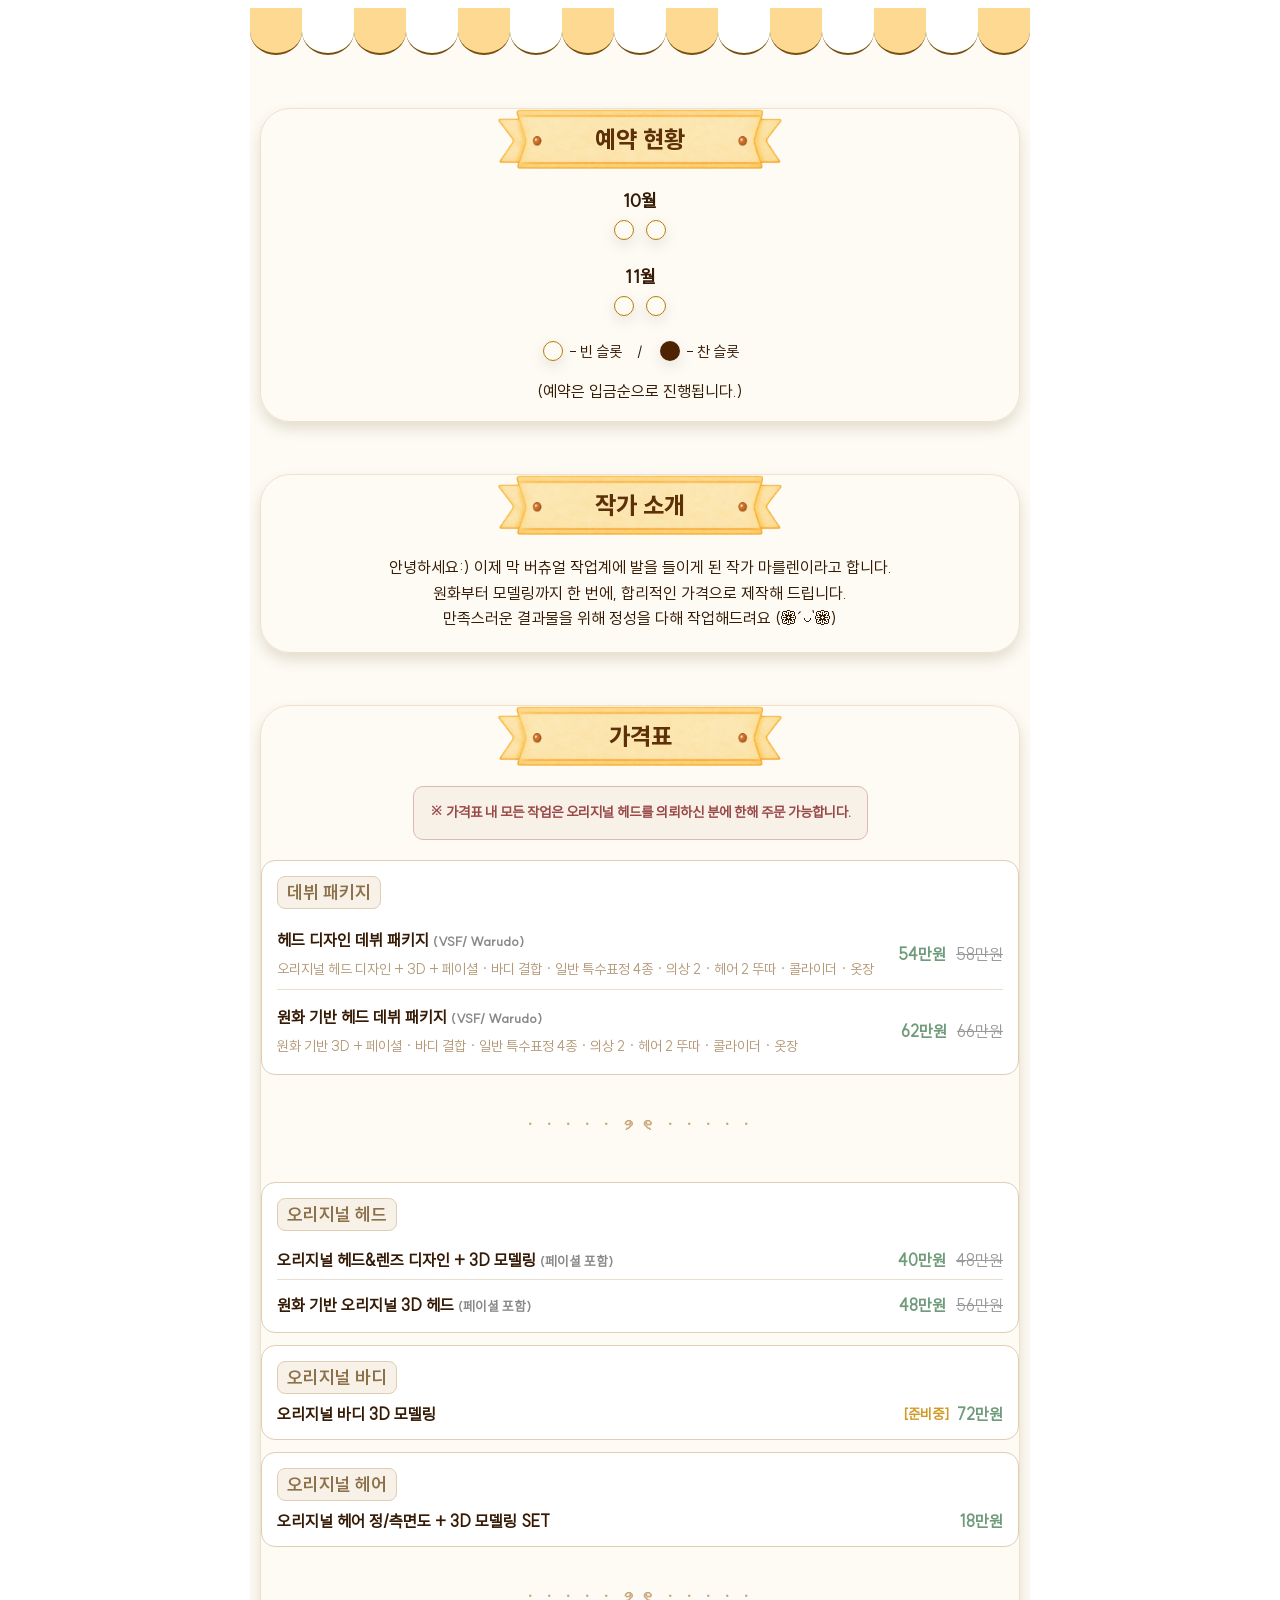
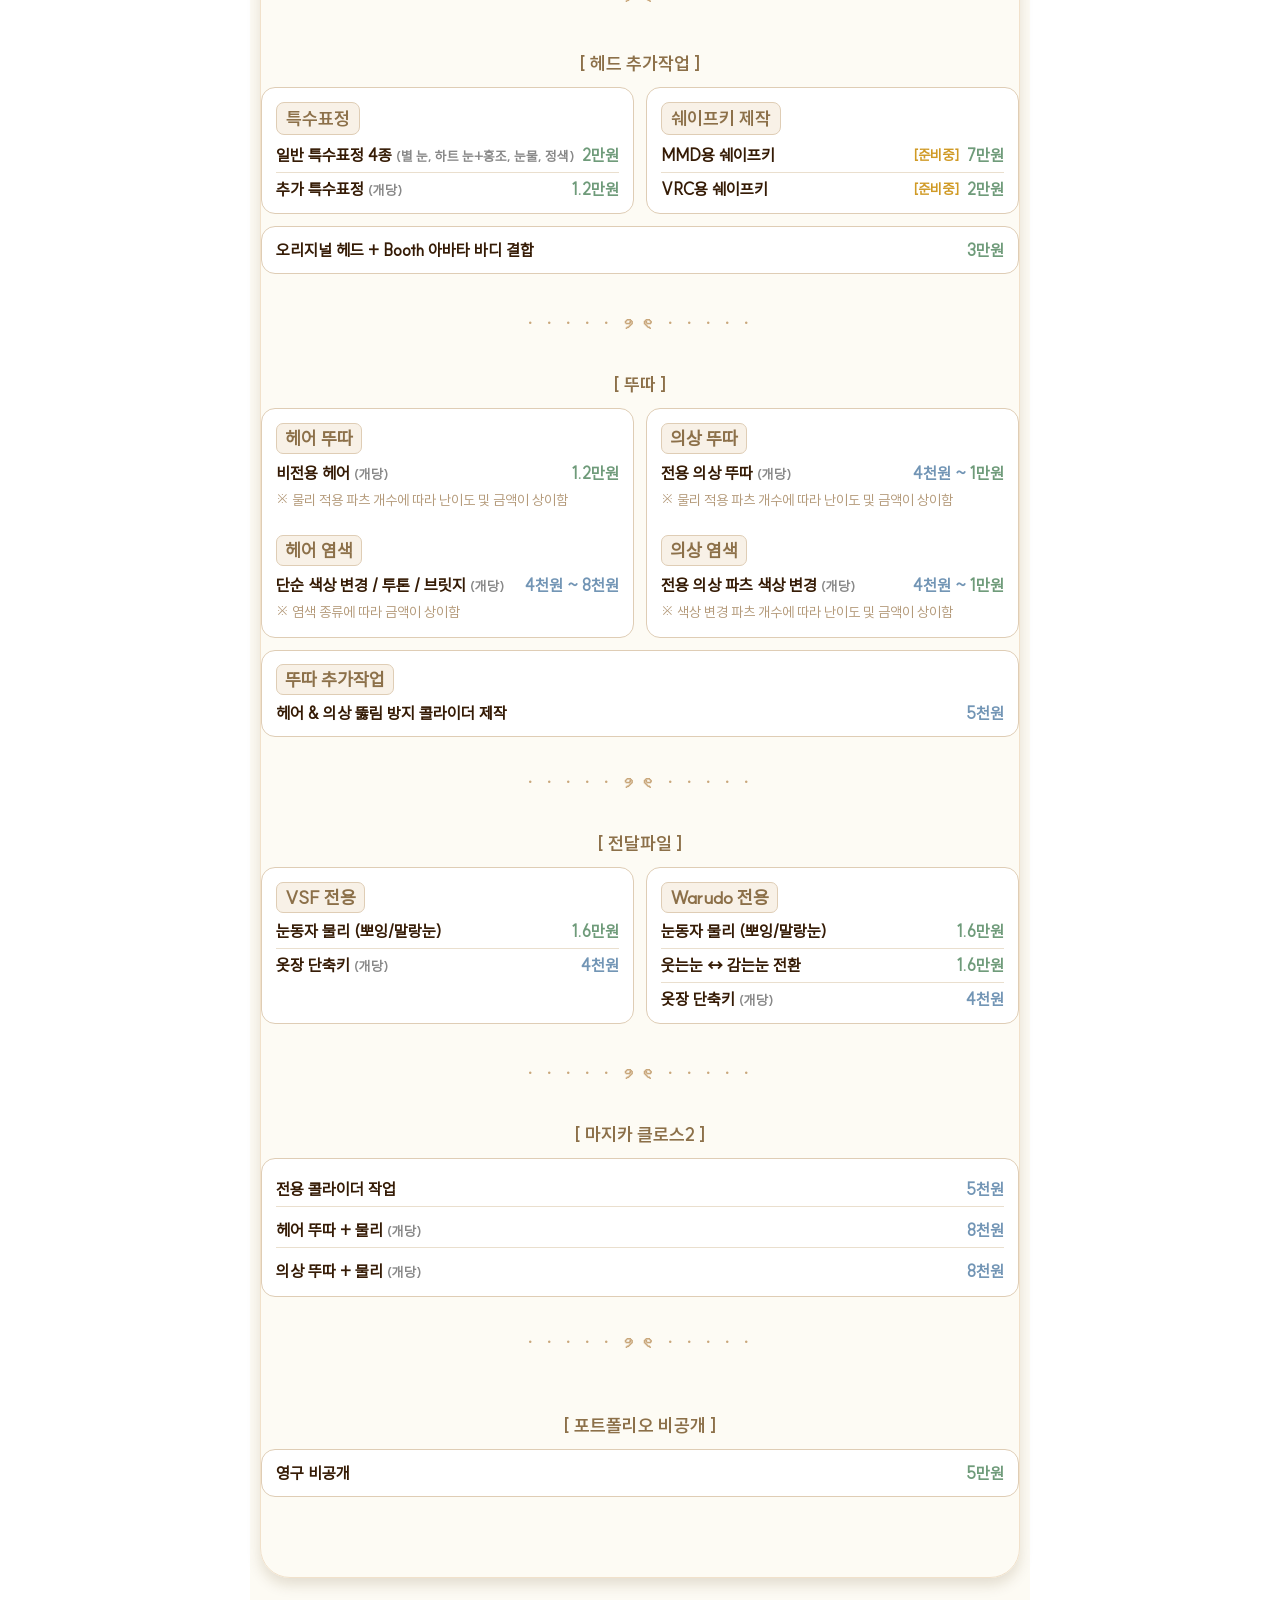
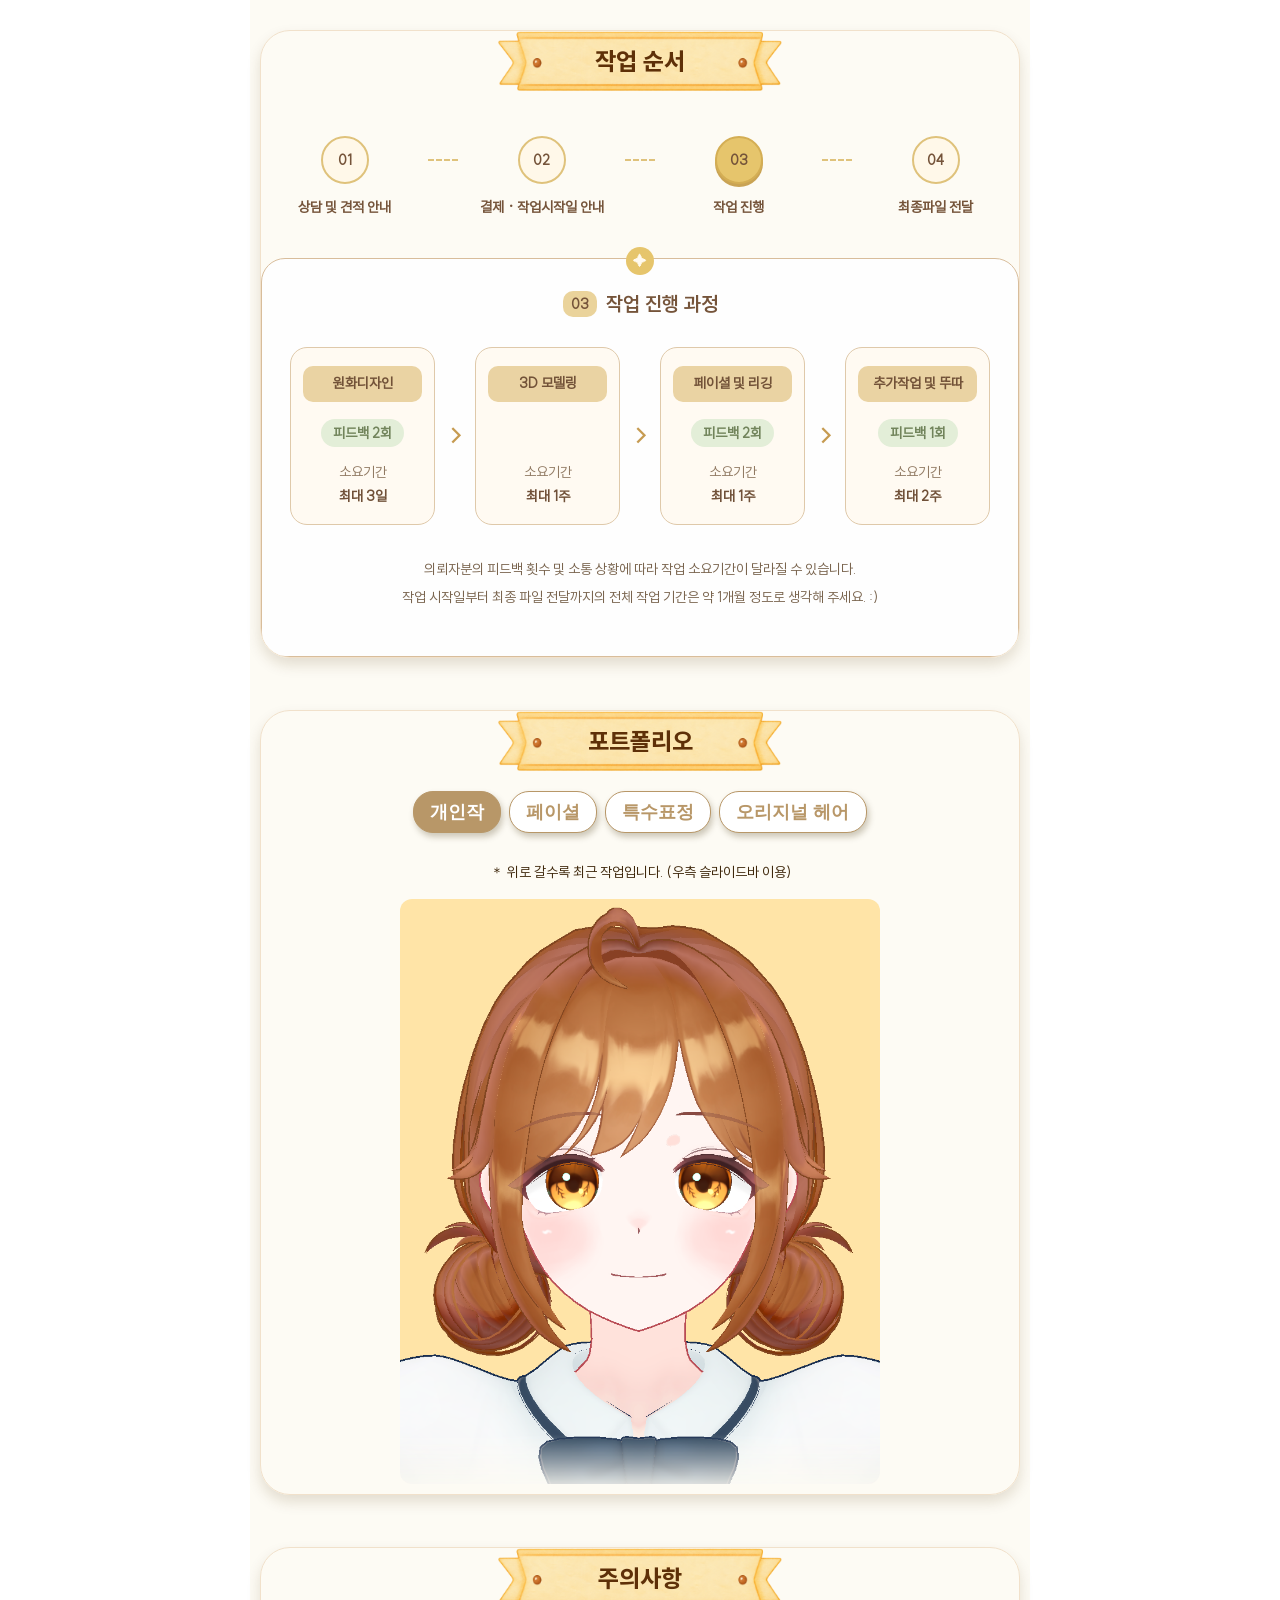
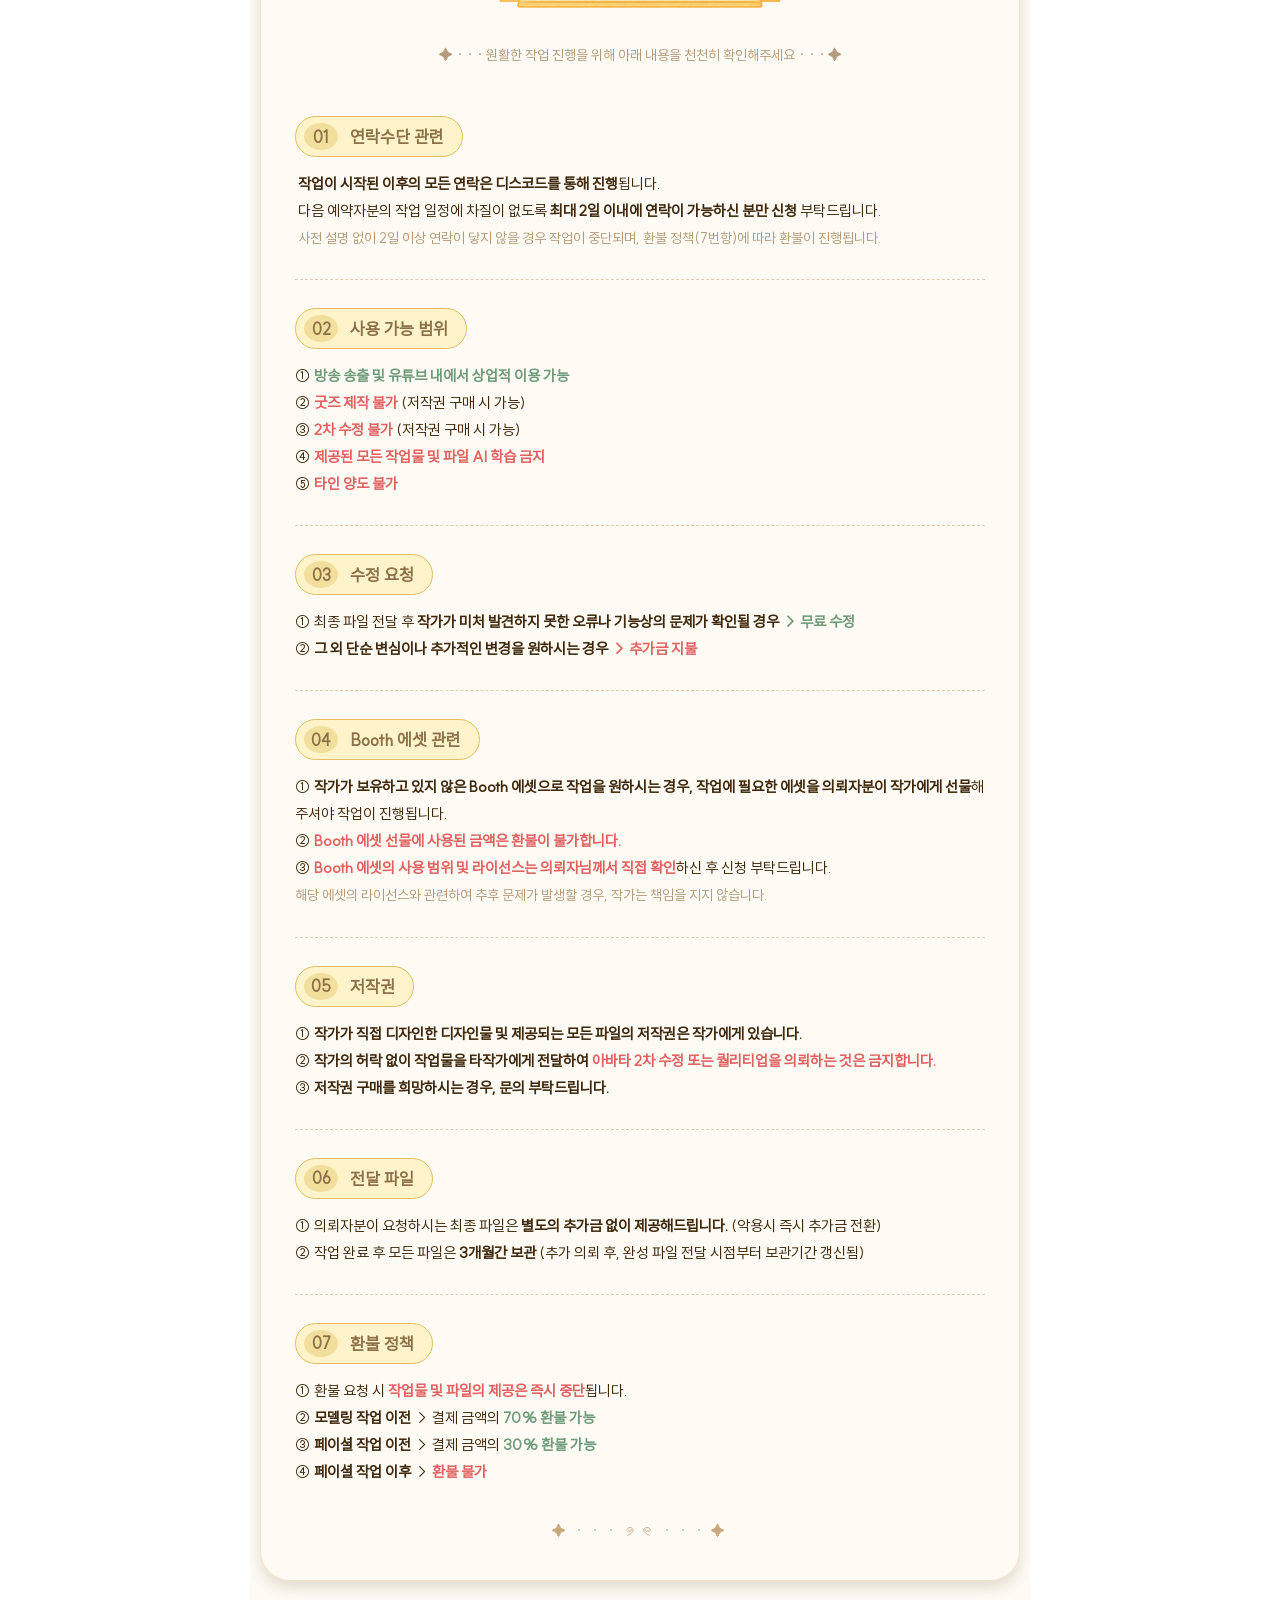
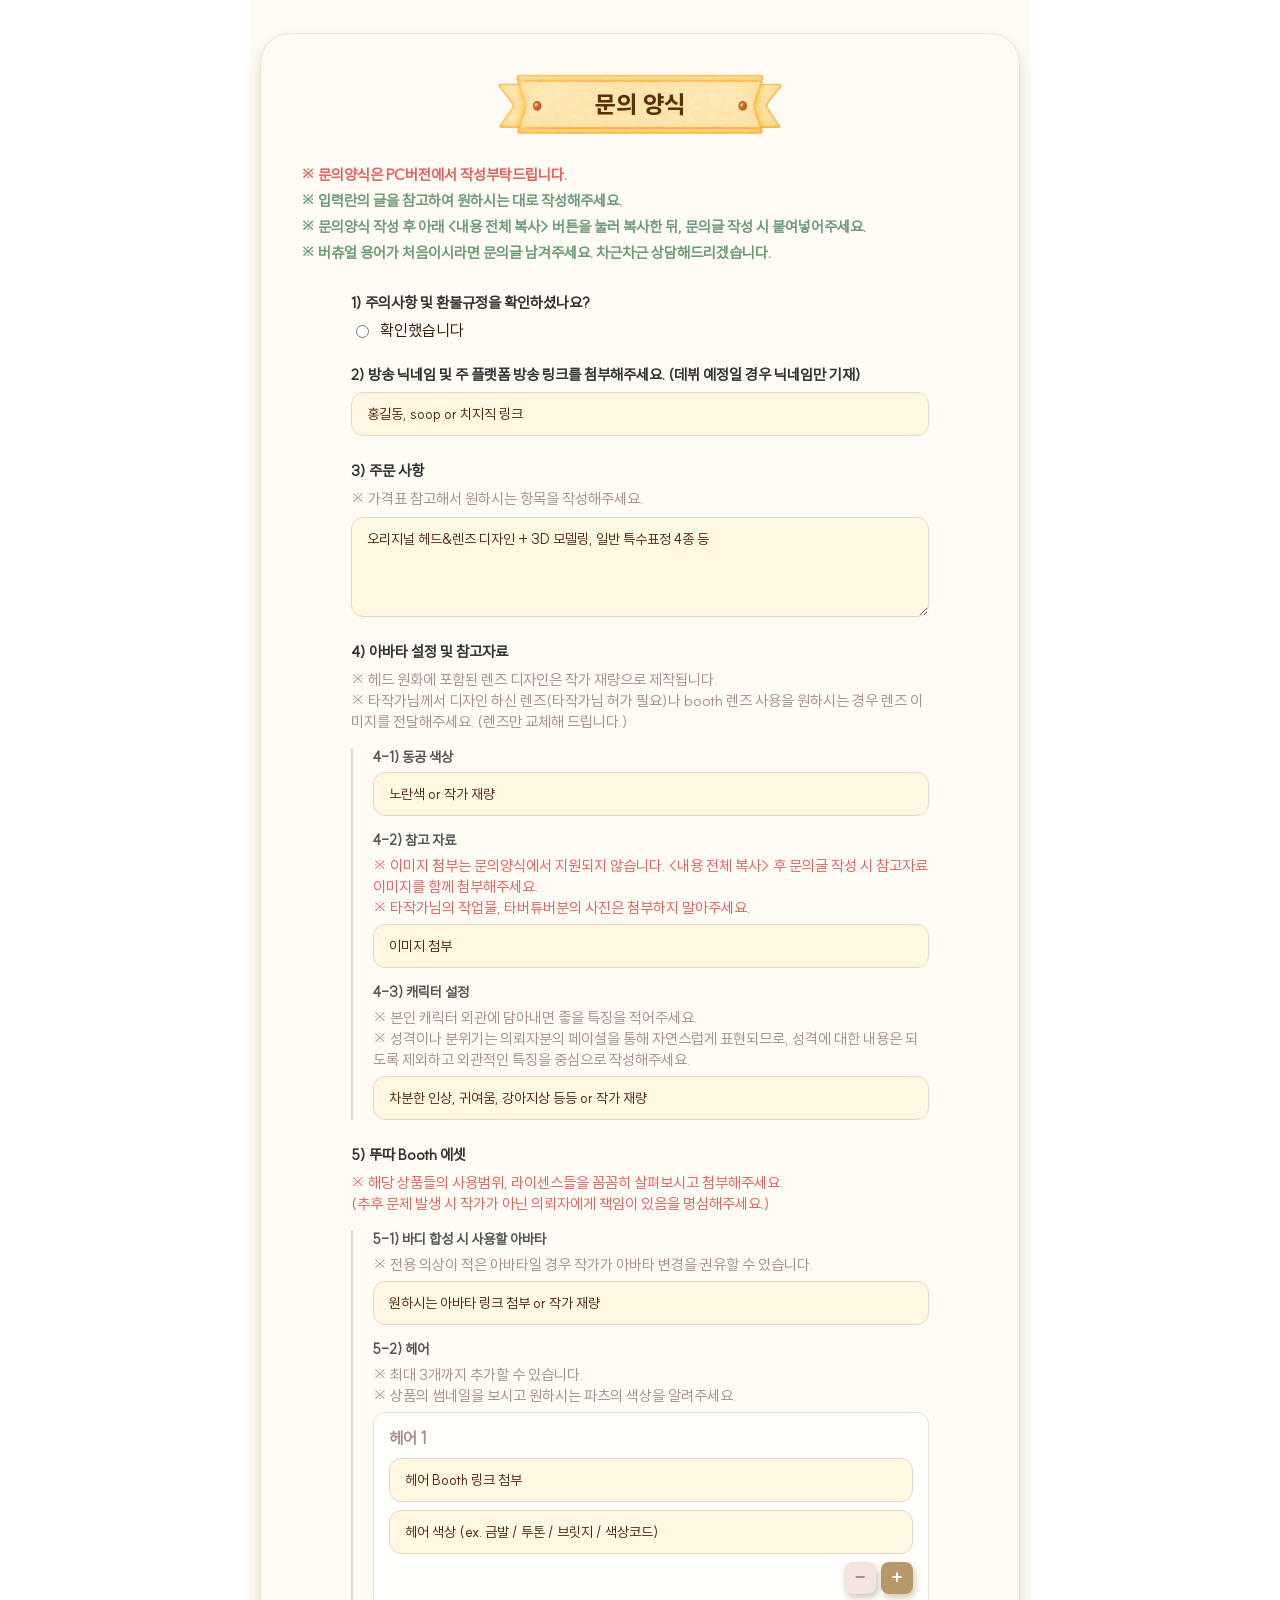
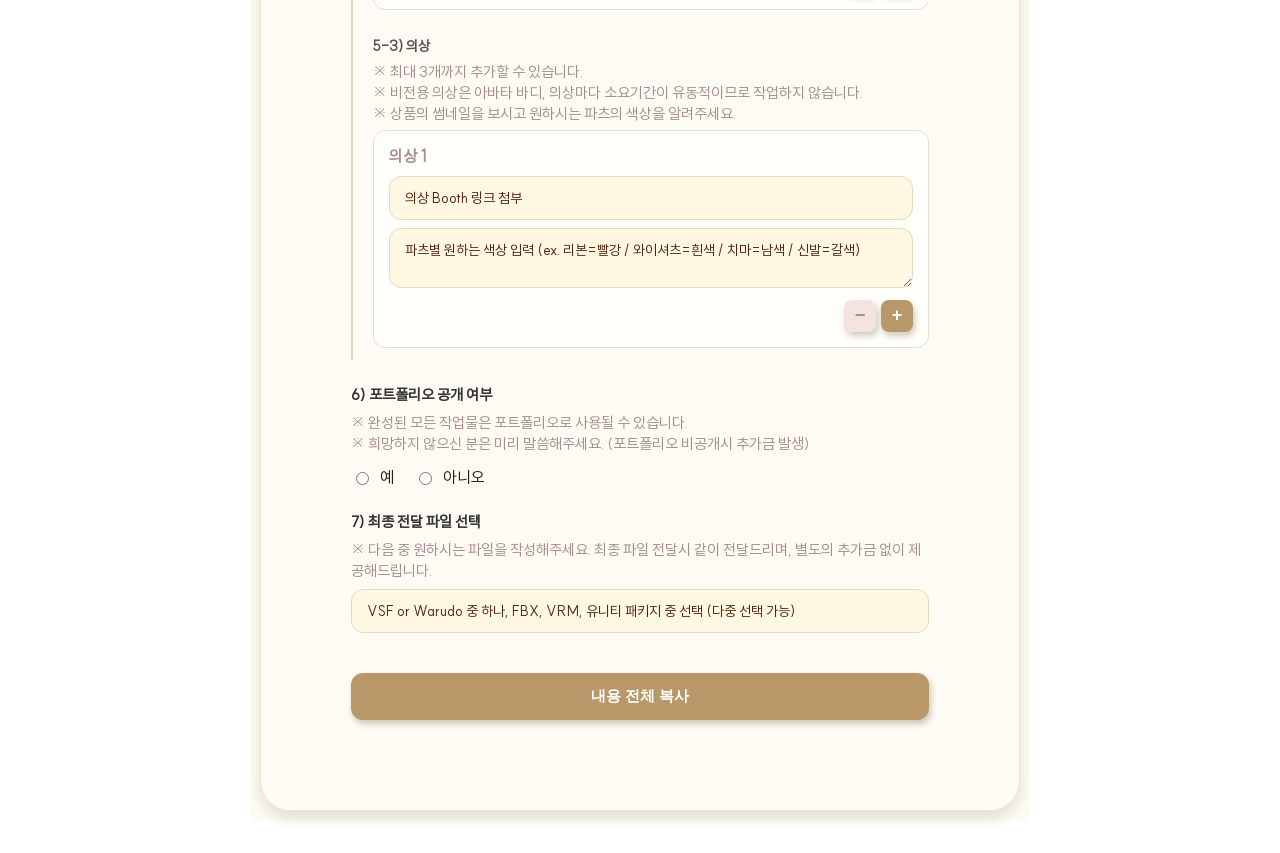
==== commit a5a5a8bf: "22" ====
--- a/index.html
+++ b/index.html
@@ -80,7 +80,7 @@
                     <h2 class="title">가격표</h2>
 
                     <div style="margin: 20px 0 0; padding: 14px 16px; background: #f8f1e7; border: 1px solid #dfb7b5; border-radius: 10px; color: #994848; font-size: 14px; line-height: 1.7; text-align: center; box-sizing: border-box;">
-                        ※ 가격표 내 모든 작업은 <strong>오리지널 헤드 모델링을 의뢰하신 분에 한해 주문 가능합니다.</strong>
+                        ※ 가격표 내 모든 작업은 <strong>오리지널 헤드를 의뢰하신 분에 한해 주문 가능합니다.</strong>
                     </div>
 
                     <div style="padding: 20px 0 40px;">
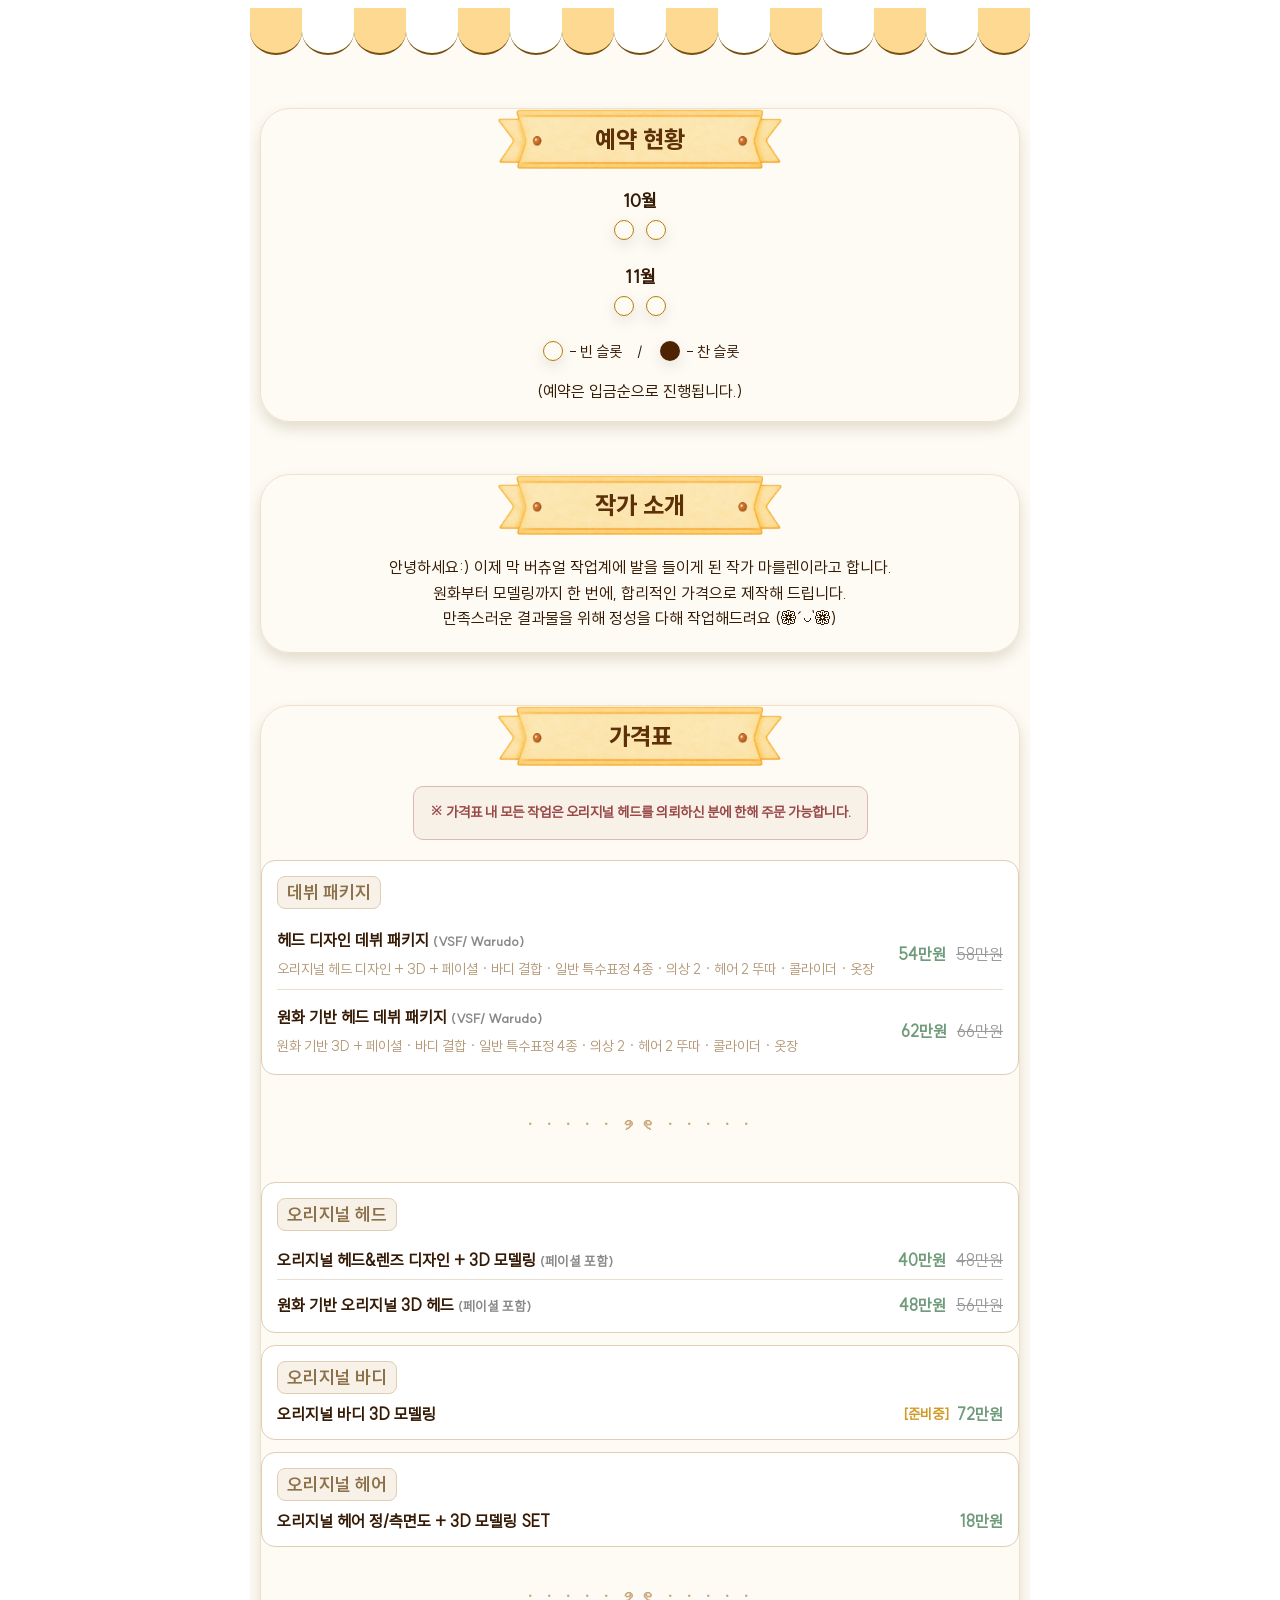
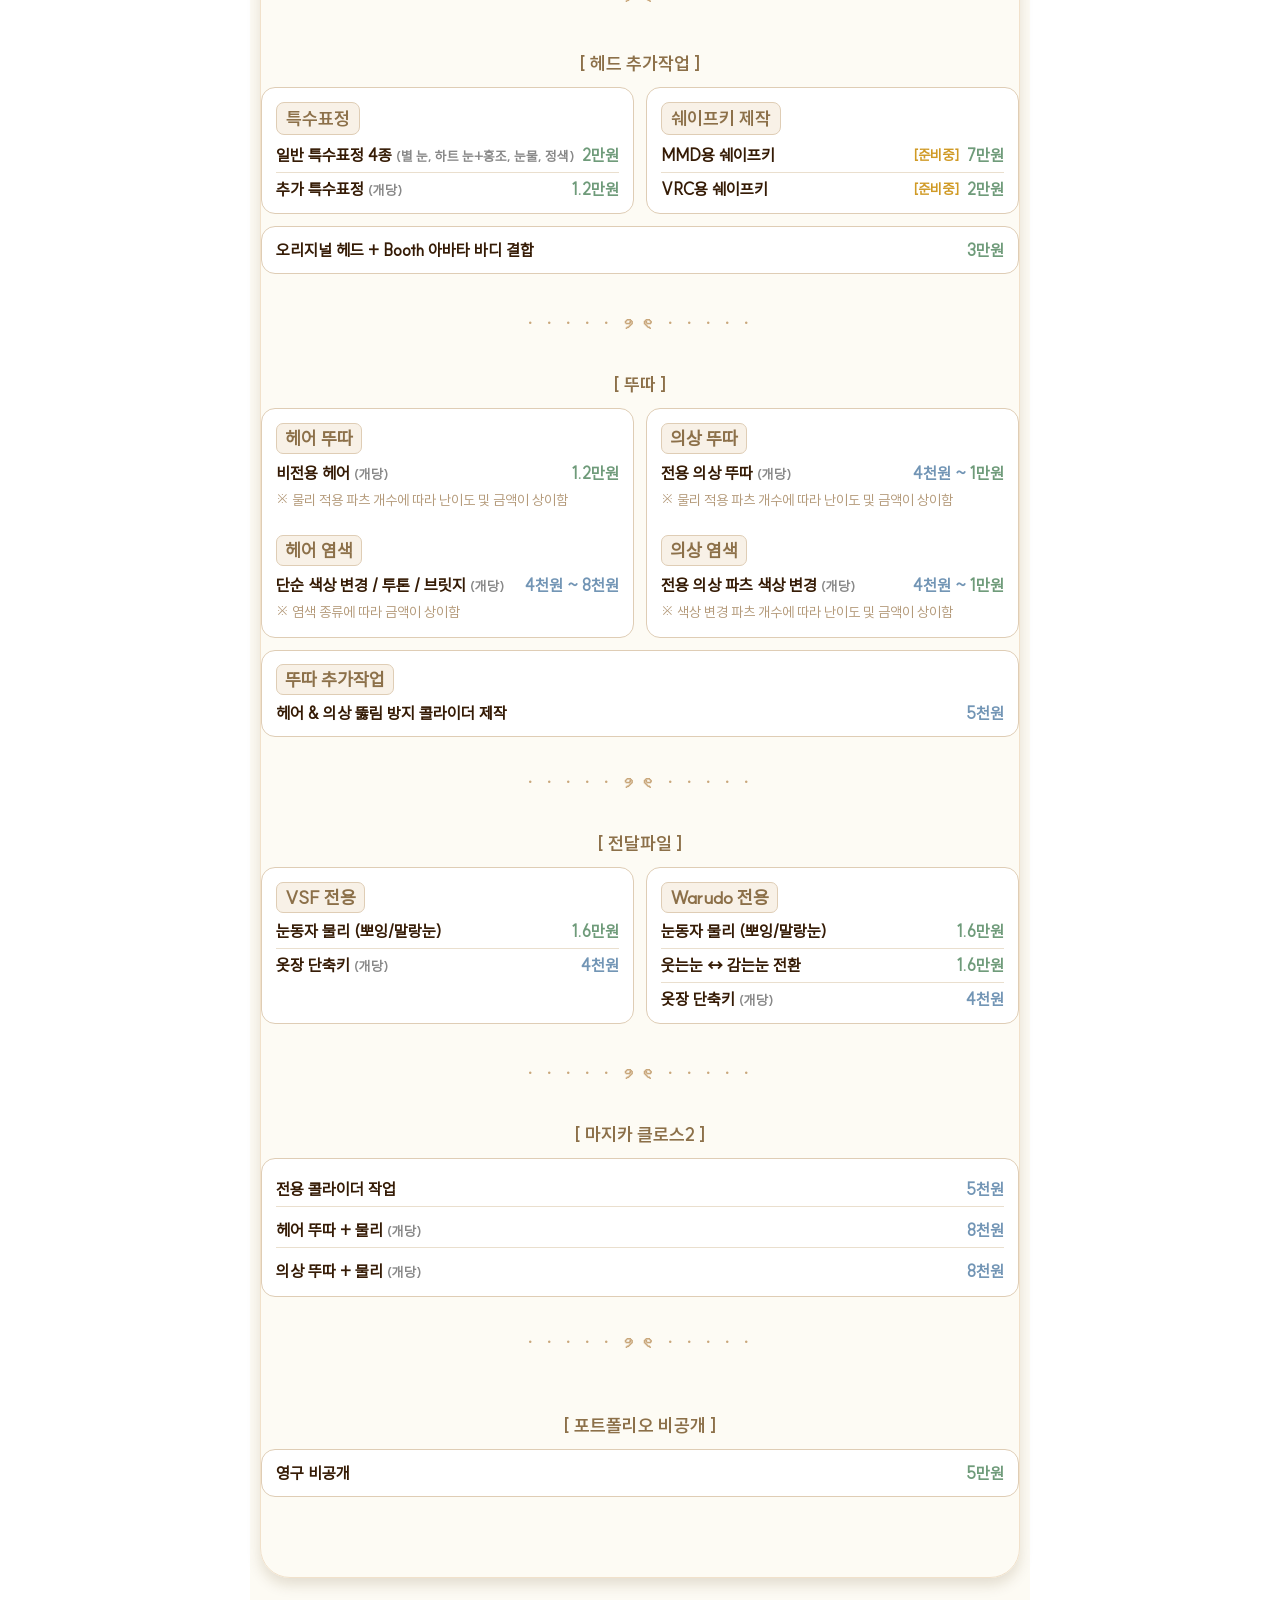
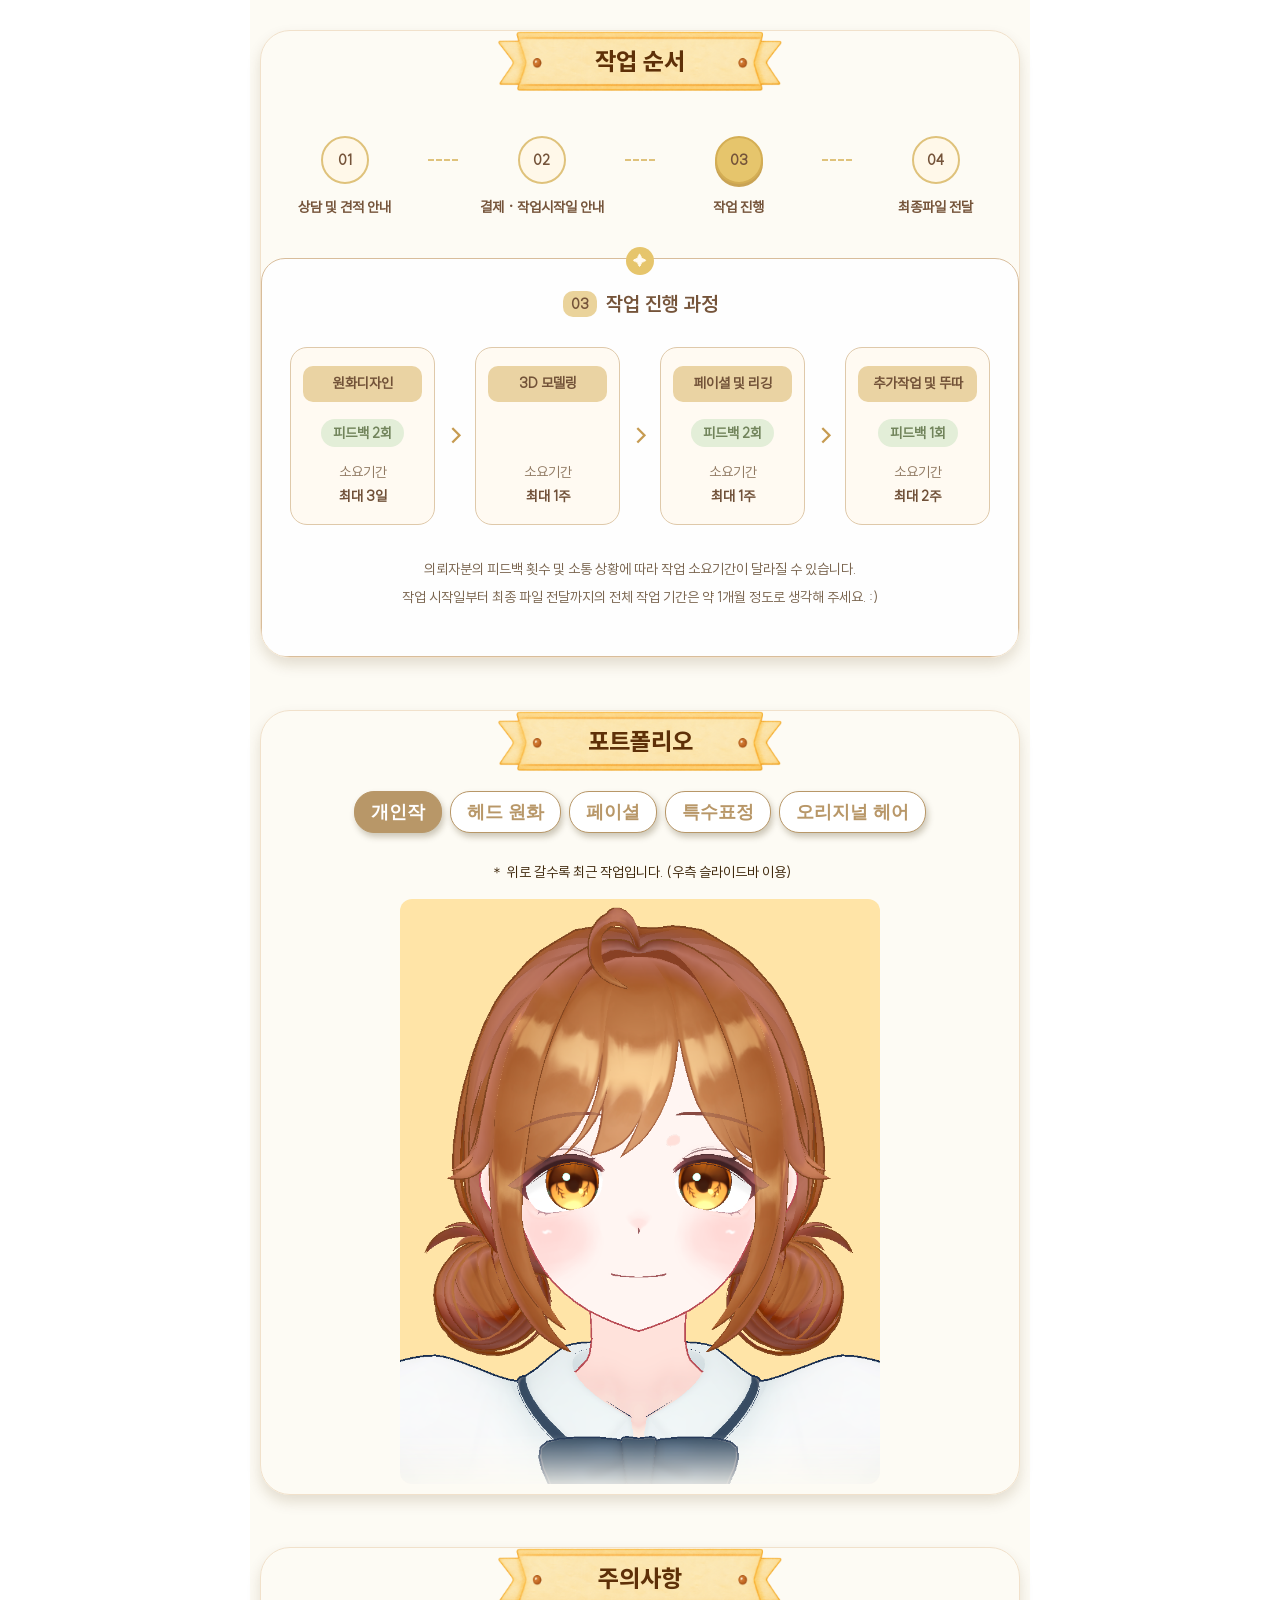
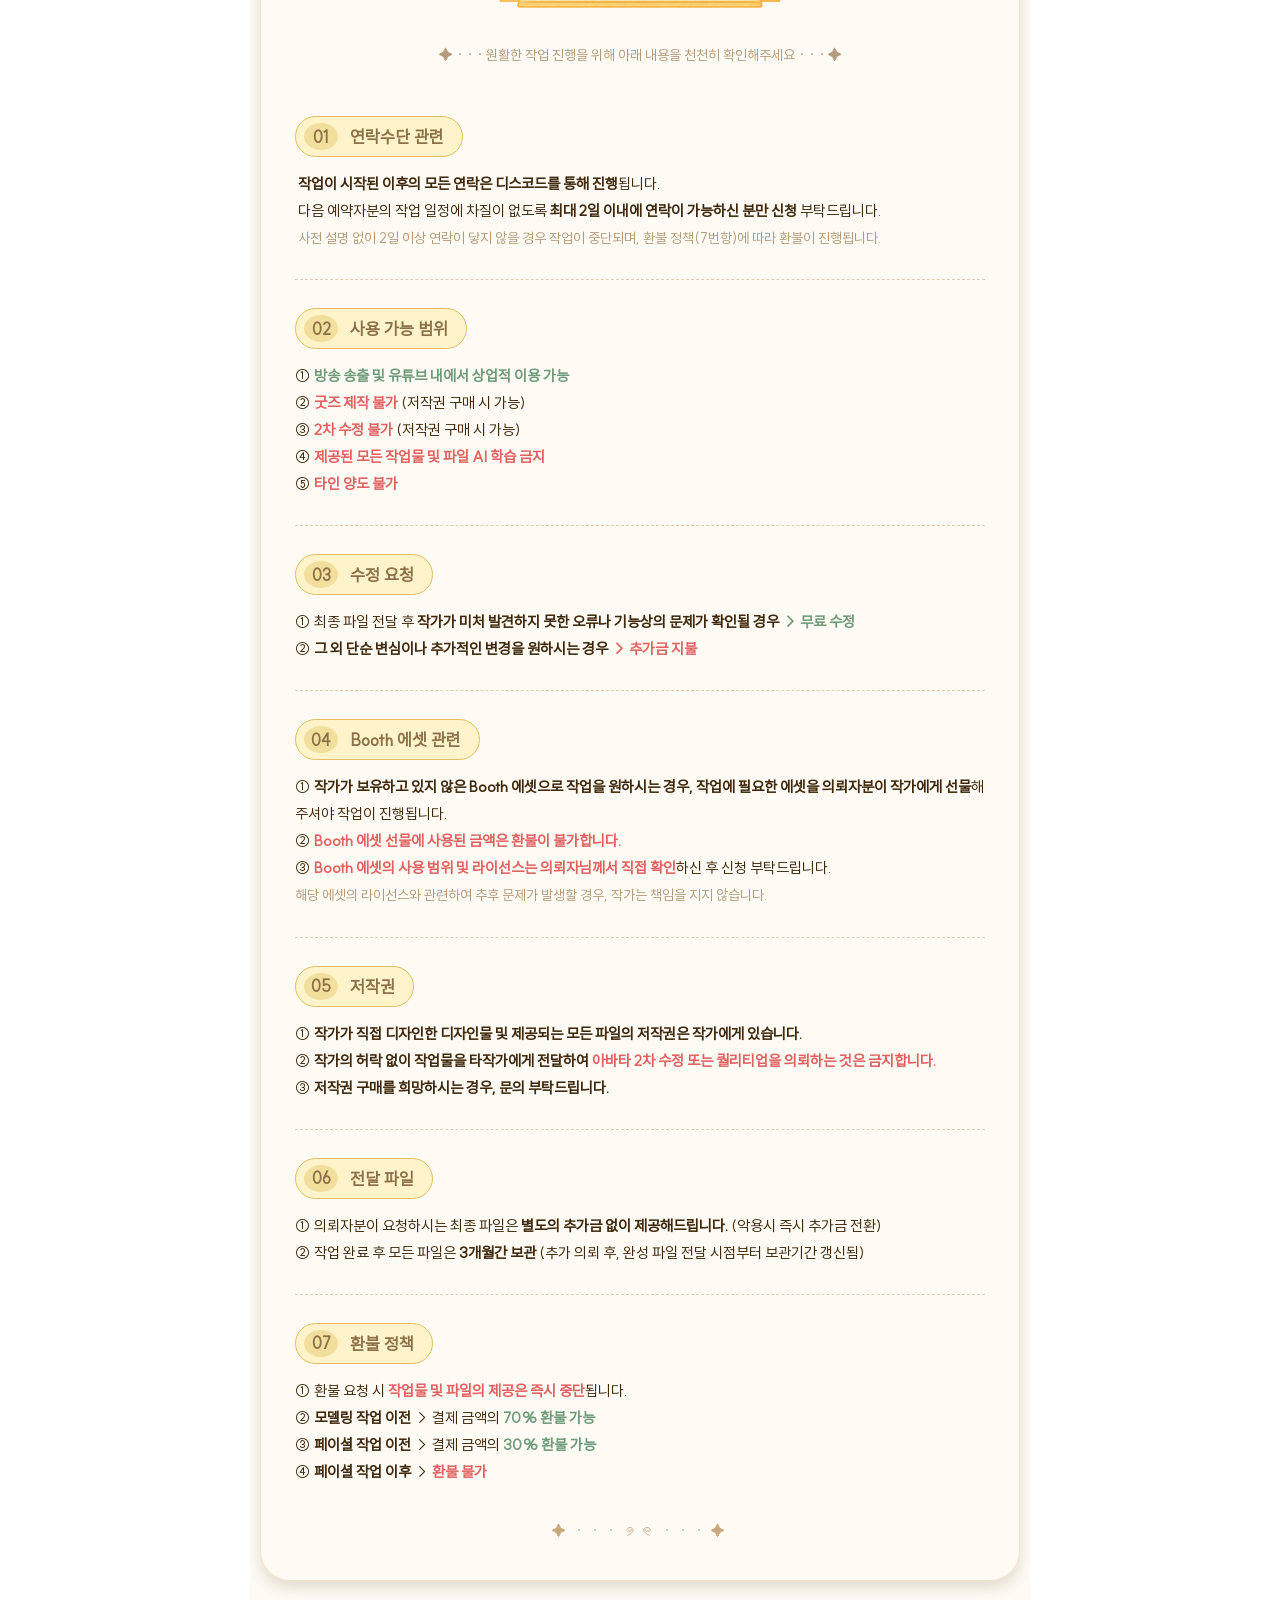
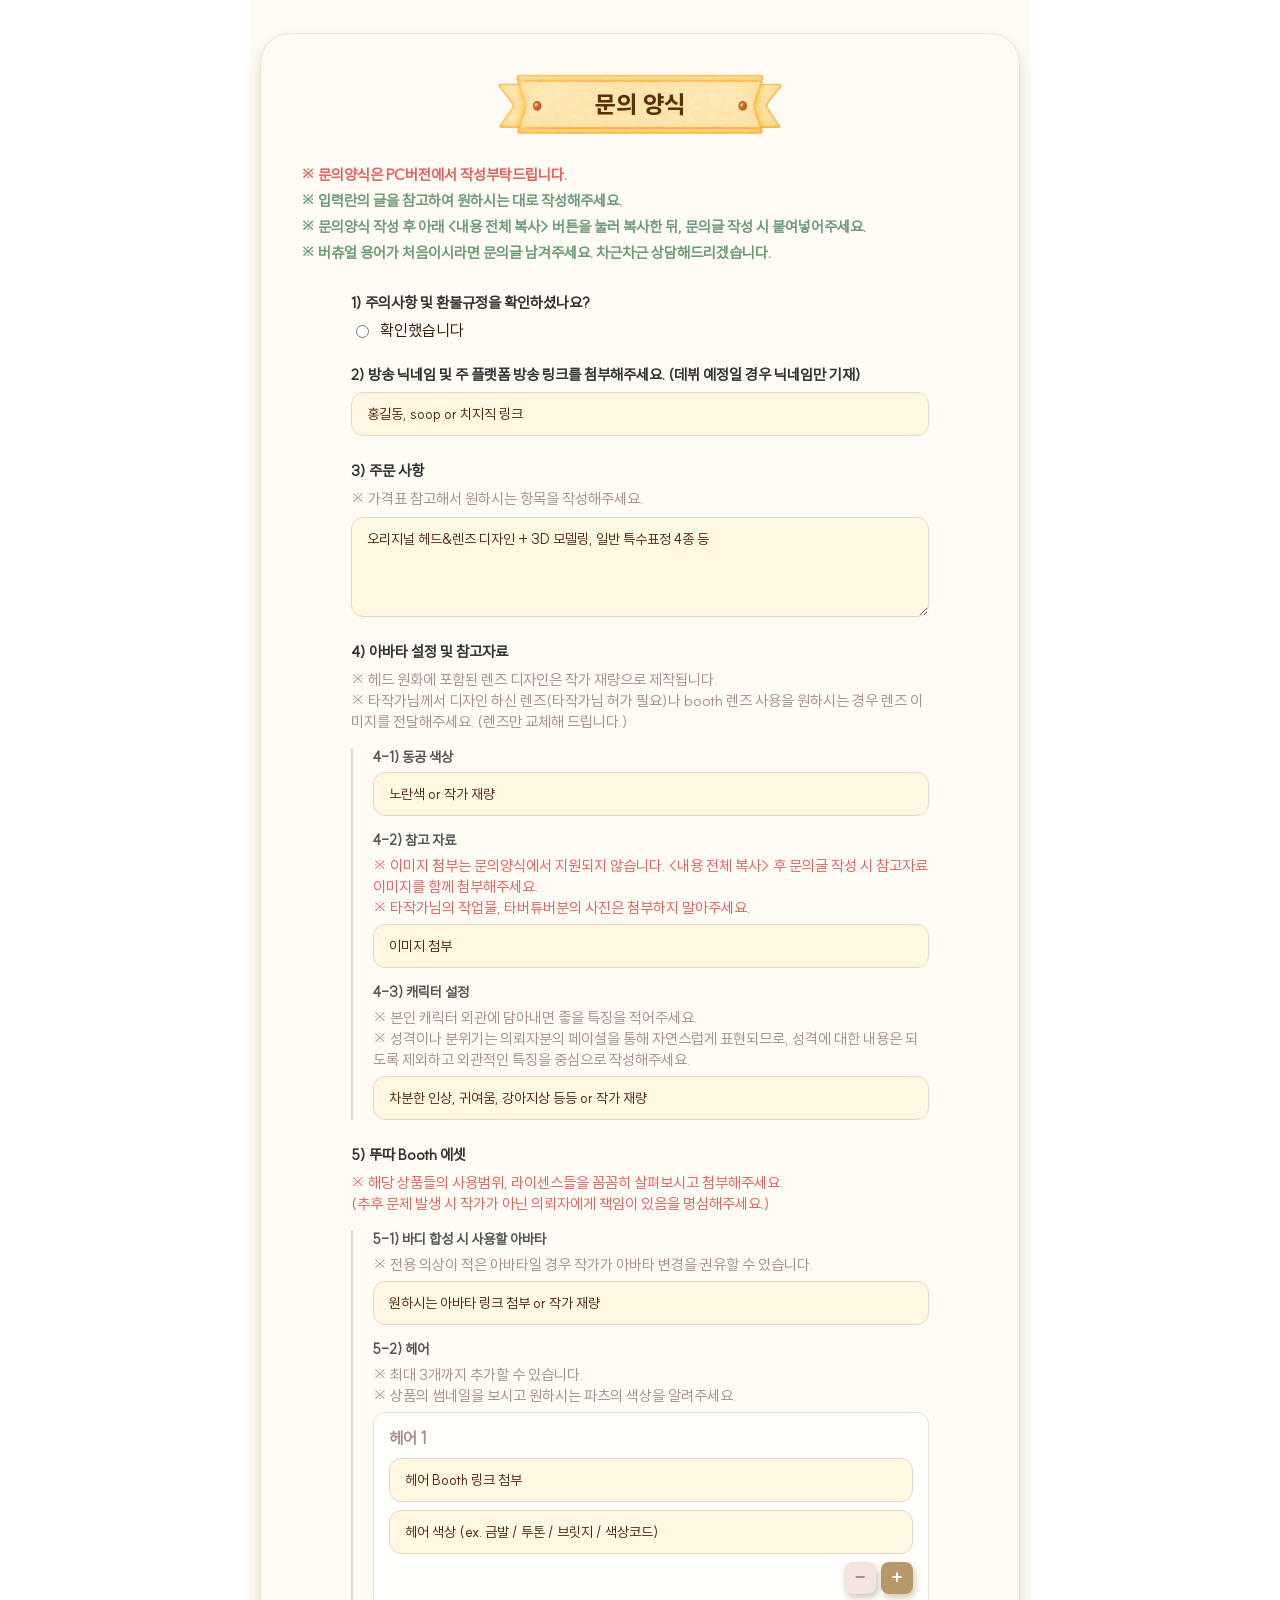
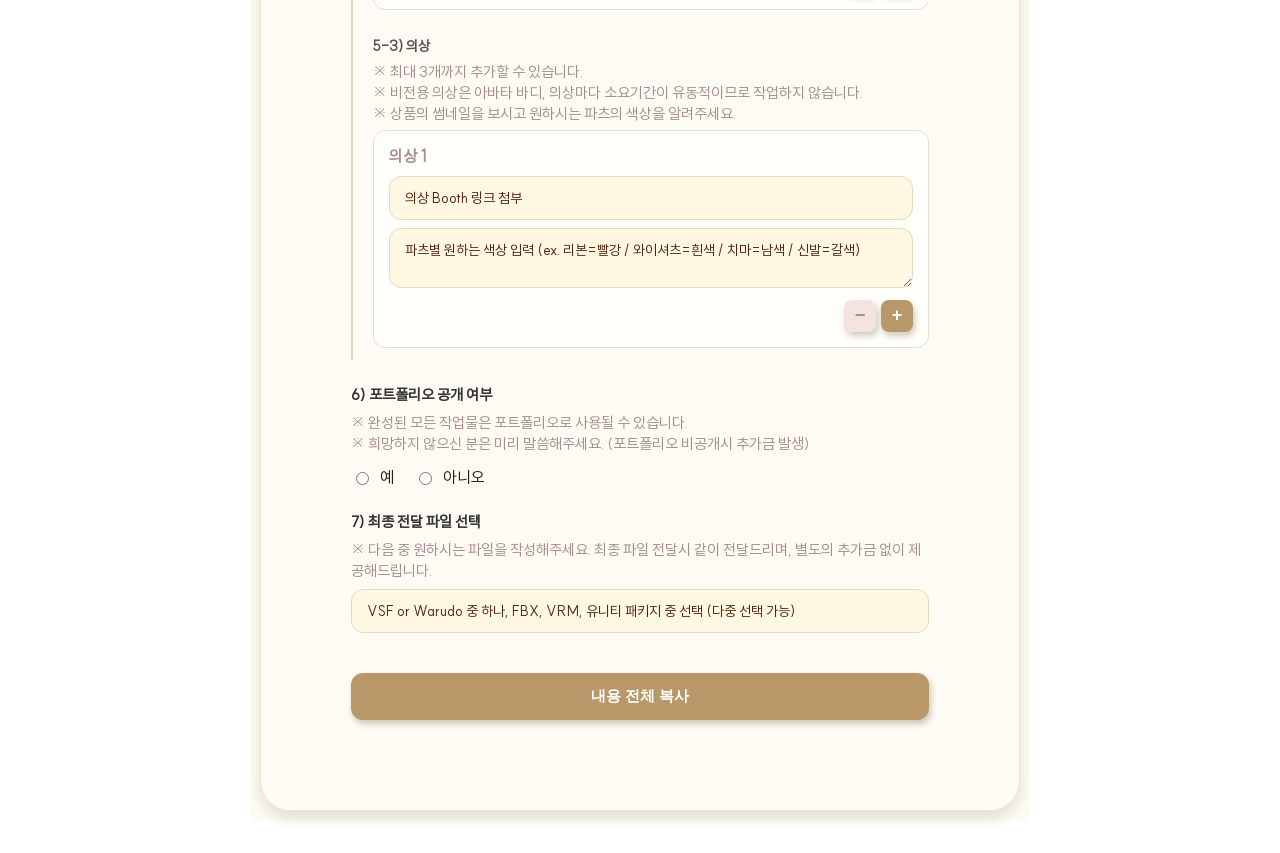
==== commit 8797de7a: "포폴추가" ====
--- a/index.html
+++ b/index.html
@@ -580,6 +580,7 @@
                     <h2 class="title">포트폴리오</h2>
                     <div class="portfolio-tabs" style="display: flex; justify-content: center; gap: 8px; margin: 20px 0; flex-wrap: wrap;">
                         <button class="tab-btn active" onclick="filterPortfolio('original', this)" style="width: auto; padding: 8px 16px; border: 1px solid #b89768; background: #fff; color: #b89768; border-radius: 20px; cursor: pointer;">개인작</button>
+                        <button class="tab-btn" onclick="filterPortfolio('head', this)" style="width: auto; padding: 8px 16px; border: 1px solid #b89768; background: #fff; color: #b89768; border-radius: 20px; cursor: pointer;">헤드 원화</button>
                         <button class="tab-btn" onclick="filterPortfolio('facial', this)" style="width: auto; padding: 8px 16px; border: 1px solid #b89768; background: #fff; color: #b89768; border-radius: 20px; cursor: pointer;">페이셜</button>
                         <button class="tab-btn" onclick="filterPortfolio('special', this)" style="width: auto; padding: 8px 16px; border: 1px solid #b89768; background: #fff; color: #b89768; border-radius: 20px; cursor: pointer;">특수표정</button>
                         <button class="tab-btn" onclick="filterPortfolio('hair', this)" style="width: auto; padding: 8px 16px; border: 1px solid #b89768; background: #fff; color: #b89768; border-radius: 20px; cursor: pointer;">오리지널 헤어</button>
@@ -595,7 +596,37 @@
                                 <div class="portfolio-caption">[판매중] 헤드 원화 + 모델링 + 페이셜 + 시나노 바디 결합<br>/ 오리지널 헤어 & 의상 모델링 및 리깅</div>
                             </div>
 
+                            <!-- 헤드 원화 -->
+                            <div class="portfolio-item head">
+                                <img src="image/Head6.png" alt="헤드 원화 6">
+                                <div class="portfolio-caption">[개인작] 협업작, 모델링+텍스처 단계에서 약간 수정됨</div>
+                            </div>
+                            <div class="portfolio-item head">
+                                <img src="image/Head5.png" alt="헤드 원화 5">
+                                <div class="portfolio-caption">[벨시님] 기존 헤드 퀄리티업</div>
+                            </div>
+                            <div class="portfolio-item head">
+                                <img src="image/Head4.png" alt="헤드 원화 4">
+                                <div class="portfolio-caption">[클로삐님] 기존 헤드 퀄리티업</div>
+                            </div>
+                            <div class="portfolio-item head">
+                                <img src="image/Head1.png" alt="헤드 원화 1">
+                                <div class="portfolio-caption">[익명님] 기존 헤드 퀄리티업</div>
+                            </div>
+                            <div class="portfolio-item head">
+                                <img src="image/Head3.png" alt="헤드 원화 3">
+                                <div class="portfolio-caption">[하유인님] 렌즈 디자인 X</div>
+                            </div>
+                            <div class="portfolio-item head">
+                                <img src="image/Head2.png" alt="헤드 원화 2">
+                                <div class="portfolio-caption">[카네님]</div>
+                            </div>
+
                             <!-- 페이셜 -->
+                             <div class="portfolio-item facial">
+                                <video src="image/facial6.mp4" autoplay loop muted playsinline></video>
+                                <div class="portfolio-caption">[판매용 개인작] 헤드 모델링 + 페이셜</div>
+                            </div>
                             <div class="portfolio-item facial">
                                 <video src="image/facial5.mp4" autoplay loop muted playsinline></video>
                                 <div class="portfolio-caption">[익명님] 헤드 모델링 + 페이셜</div>
@@ -641,20 +672,24 @@
 
                             <!-- 오리지널 헤어 -->
                             <div class="portfolio-item hair">
+                                <img src="image/hair5.png" alt="오리지널 헤어 5">
+                                <div class="portfolio-caption">[개인작]</div>
+                            </div>
+                            <div class="portfolio-item hair">
                                 <img src="image/hair4.png" alt="오리지널 헤어 4">
-                                <div class="portfolio-caption">[유리넬님] 오리지널 헤어 원화 + 3D 모델링</div>
+                                <div class="portfolio-caption">[유리넬님]</div>
                             </div>
                             <div class="portfolio-item hair">
                                 <img src="image/hair3.png" alt="오리지널 헤어 3">
-                                <div class="portfolio-caption">[벨시님] 오리지널 헤어 원화 + 3D 모델링</div>
+                                <div class="portfolio-caption">[벨시님]</div>
                             </div>
                             <div class="portfolio-item hair">
                                 <img src="image/hair2.png" alt="오리지널 헤어 2">
-                                <div class="portfolio-caption">[클로삐님] 오리지널 헤어 원화 + 3D 모델링</div>
+                                <div class="portfolio-caption">[클로삐님]</div>
                             </div> 
                             <div class="portfolio-item hair">
                                 <img src="image/hair1.png" alt="오리지널 헤어 1">
-                                <div class="portfolio-caption">[딸기요미님] 오리지널 헤어 원화 + 3D 모델링</div>
+                                <div class="portfolio-caption">[딸기요미님]</div>
                             </div>
 
                         </div>
--- a/style.css
+++ b/style.css
@@ -639,6 +639,23 @@
     border-radius: 12px; 
 }
 
+.portfolio-item.head {
+    width: 400px !important;
+    height: auto !important;
+    flex: 0 0 auto !important;
+    box-sizing: border-box;
+    flex-direction: column !important;
+}
+
+.portfolio-item.head img { 
+    width: 120%; 
+    max-width: 120%; 
+    height: auto !important; 
+    display: block; 
+    margin-left: -10%; 
+    border-radius: 12px; 
+}
+
 .portfolio-item.facial {
     width: 400px !important;
     height: auto !important;
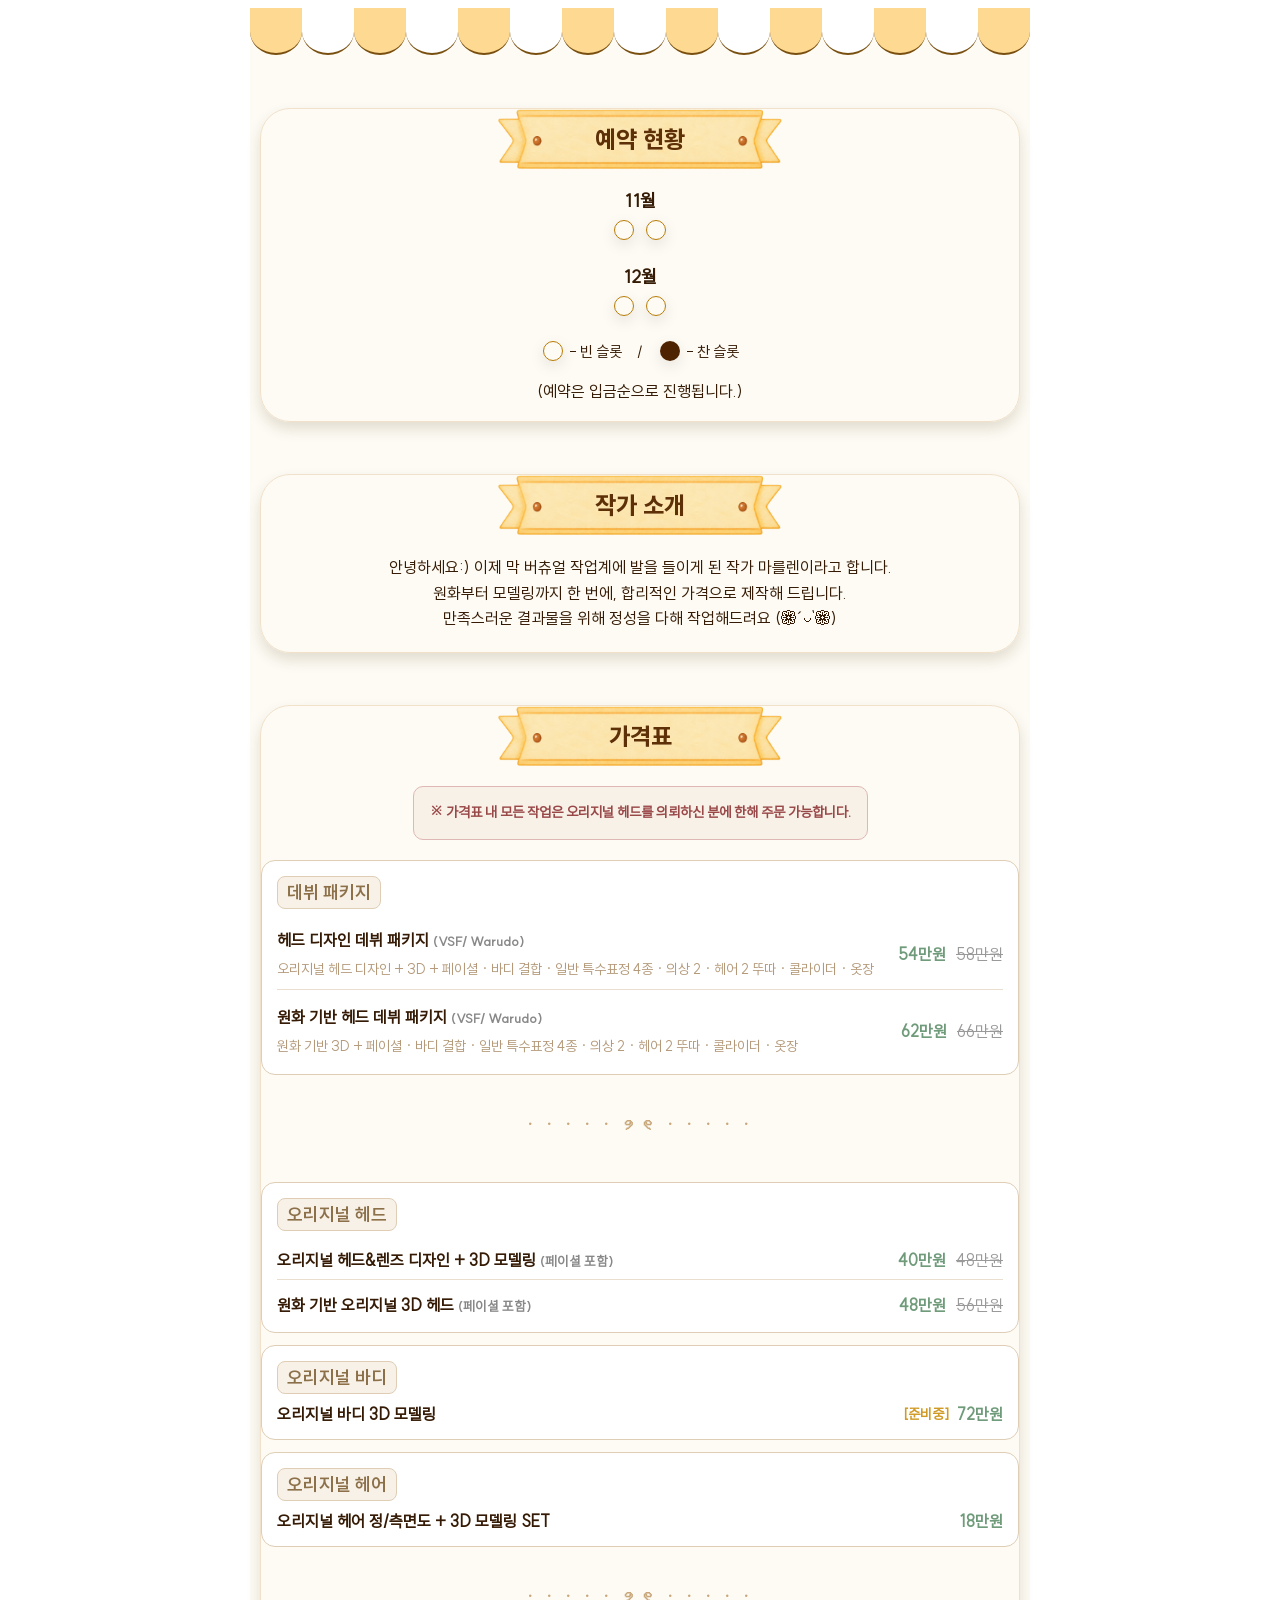
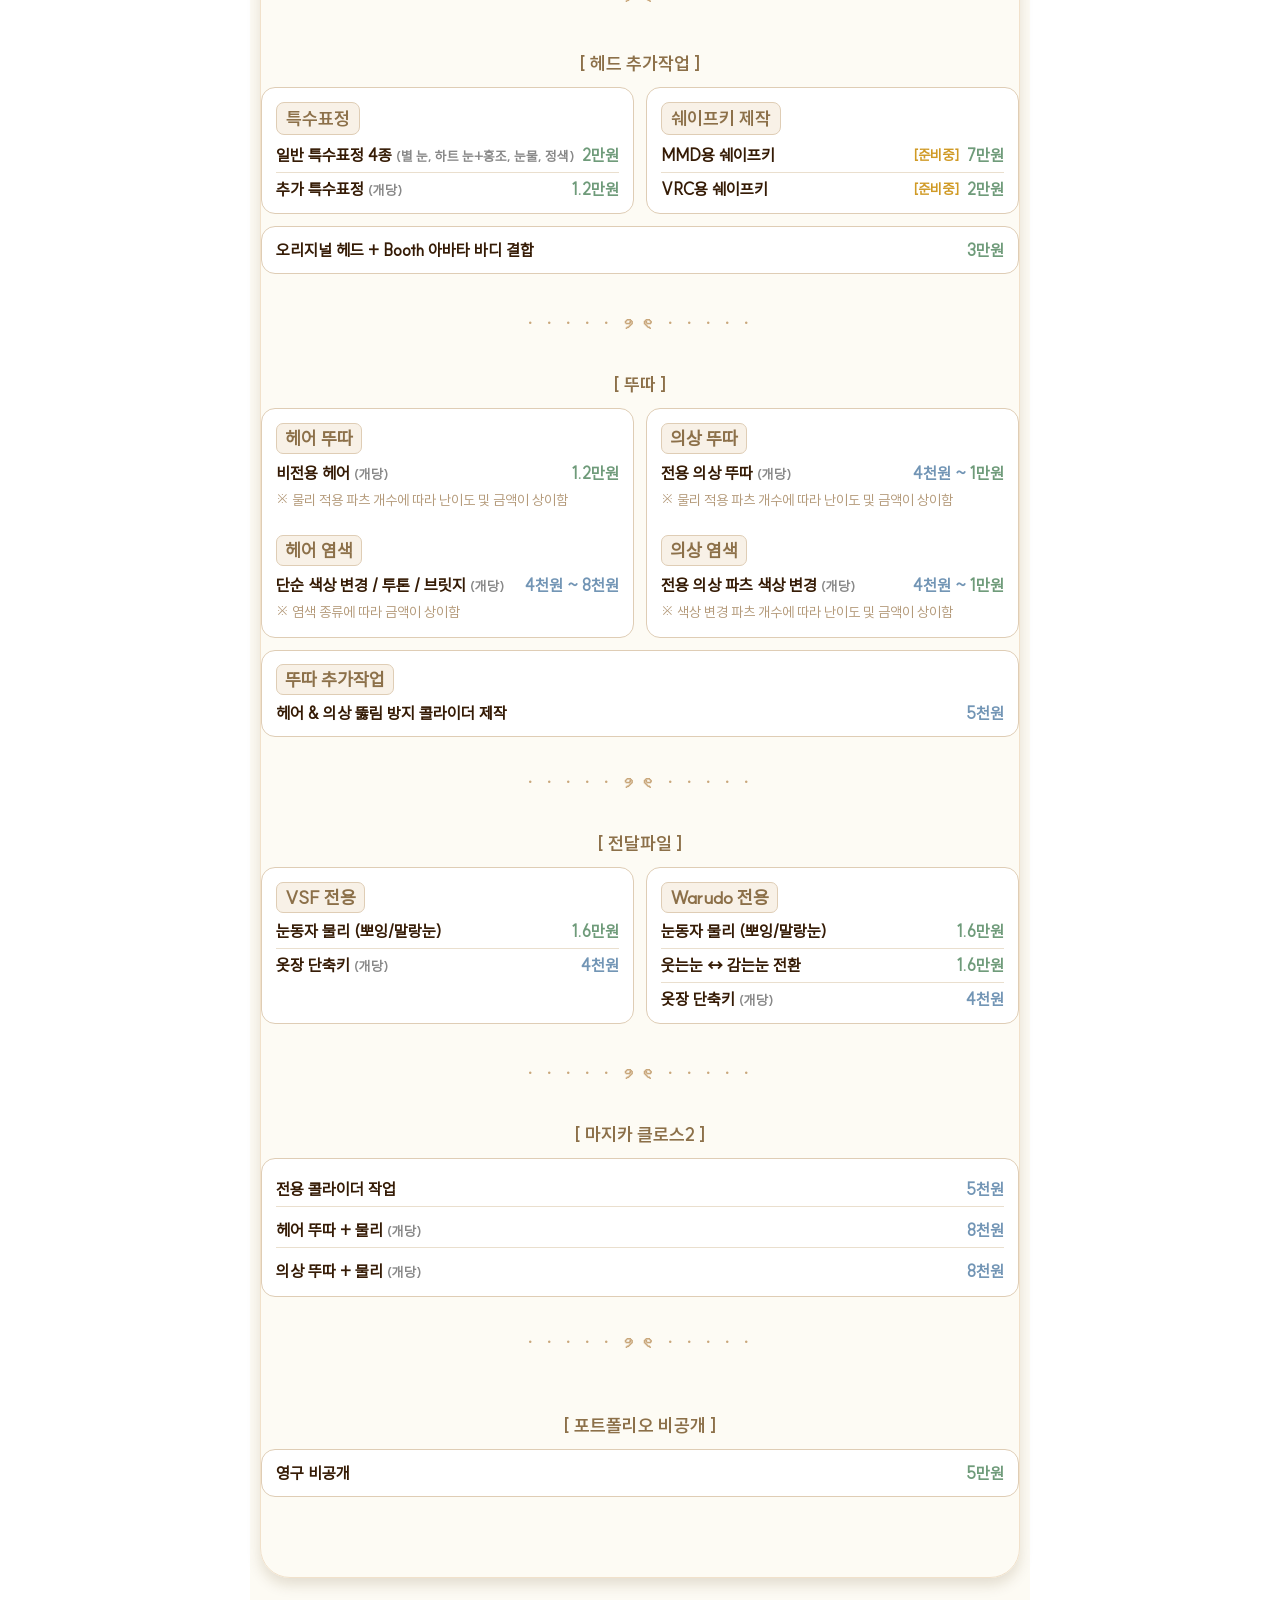
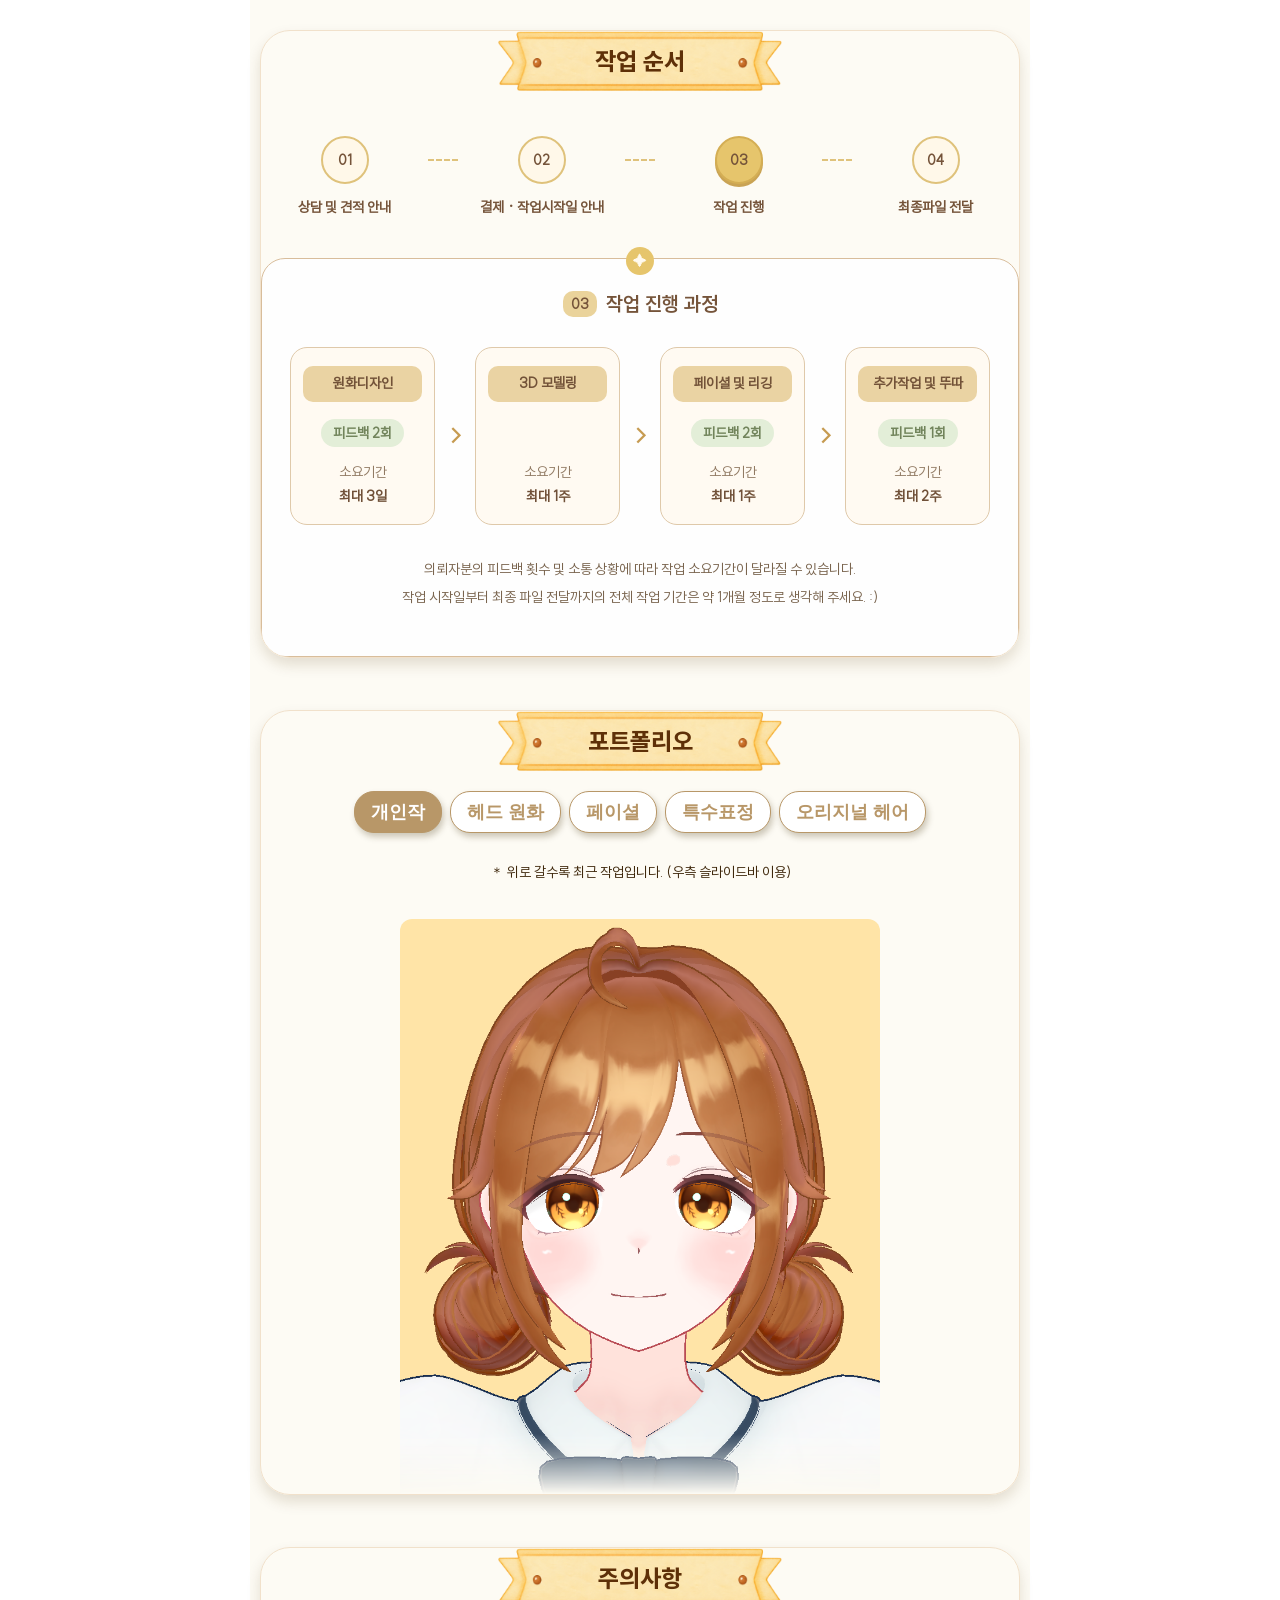
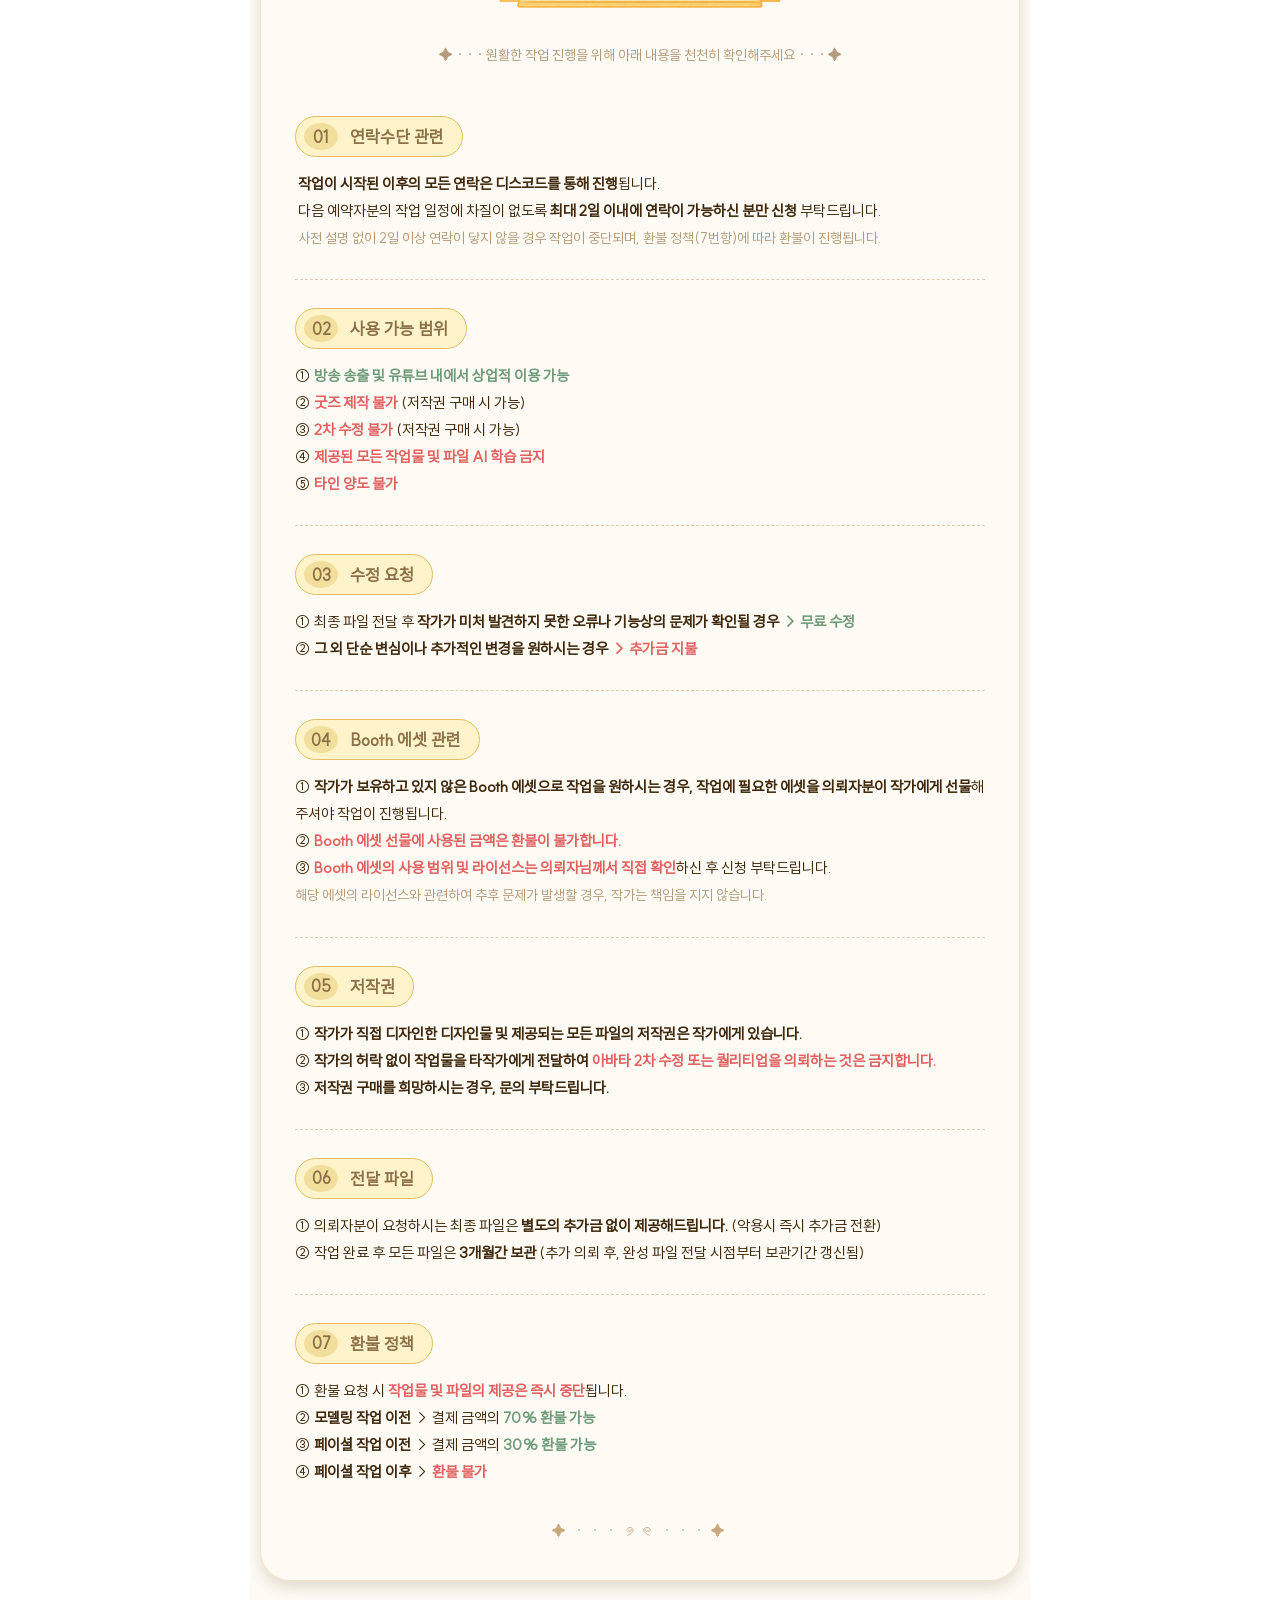
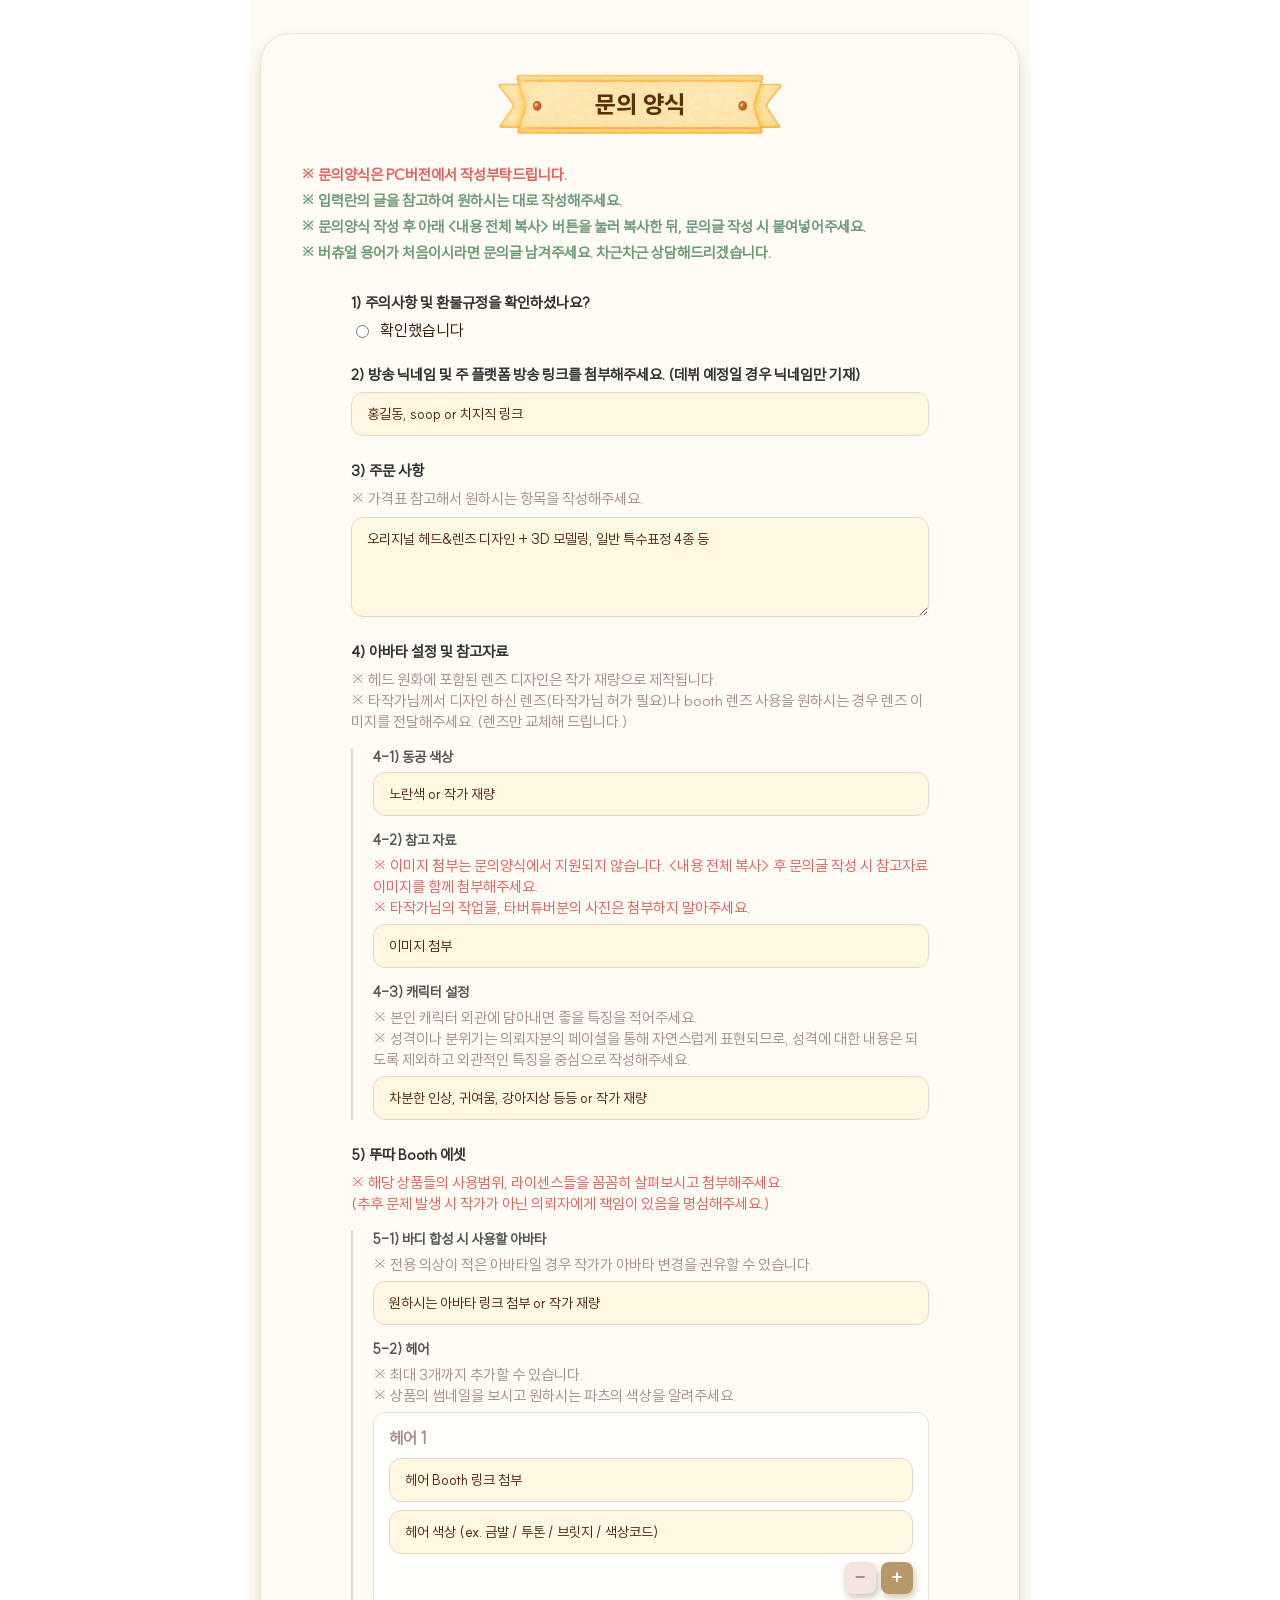
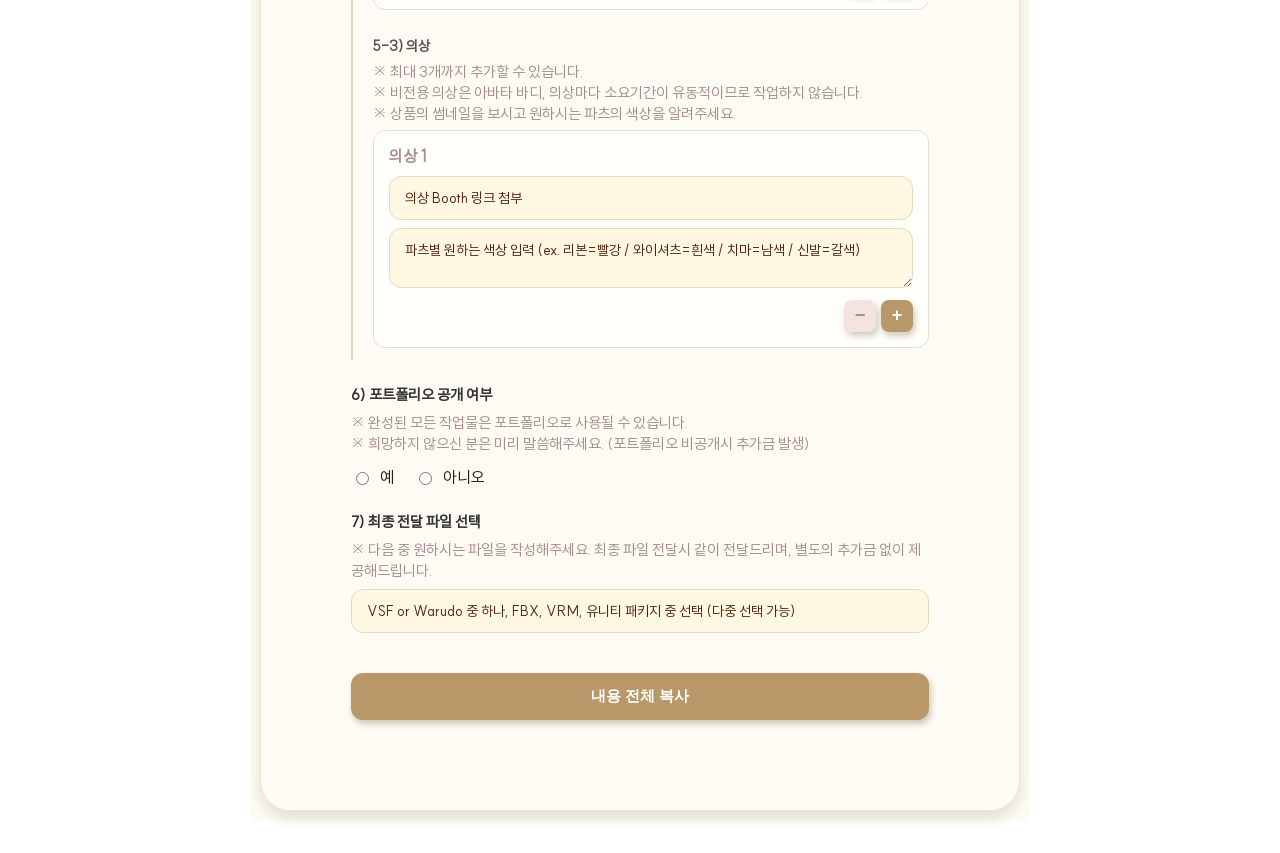
==== commit 16cd341f: "달 변경" ====
--- a/index.html
+++ b/index.html
@@ -33,14 +33,14 @@
                     <h2 class="title">예약 현황</h2>
                     <div style="display: flex; flex-direction: column; align-items: center; gap: 25px; padding-top: 20px;">
                         <div style="display: flex; flex-direction: column; gap: 8px; align-items: center;">
-                            <span style="font-weight: bold; font-size: large;">10월</span>
+                            <span style="font-weight: bold; font-size: large;">11월</span>
                             <div style="display: flex; flex-direction: row; align-items: center; gap: 8px;">
                                 <span class="blank-slot"></span>
                                 <span class="blank-slot"></span>
                             </div>
                         </div>
                         <div style="display: flex; flex-direction: column; gap: 8px; align-items: center;">
-                            <span style="font-weight: bold; font-size: large;">11월</span>
+                            <span style="font-weight: bold; font-size: large;">12월</span>
                             <div style="display: flex; flex-direction: row; align-items: center; gap: 8px;">
                                 <span class="blank-slot"></span>
                                 <span class="blank-slot"></span>
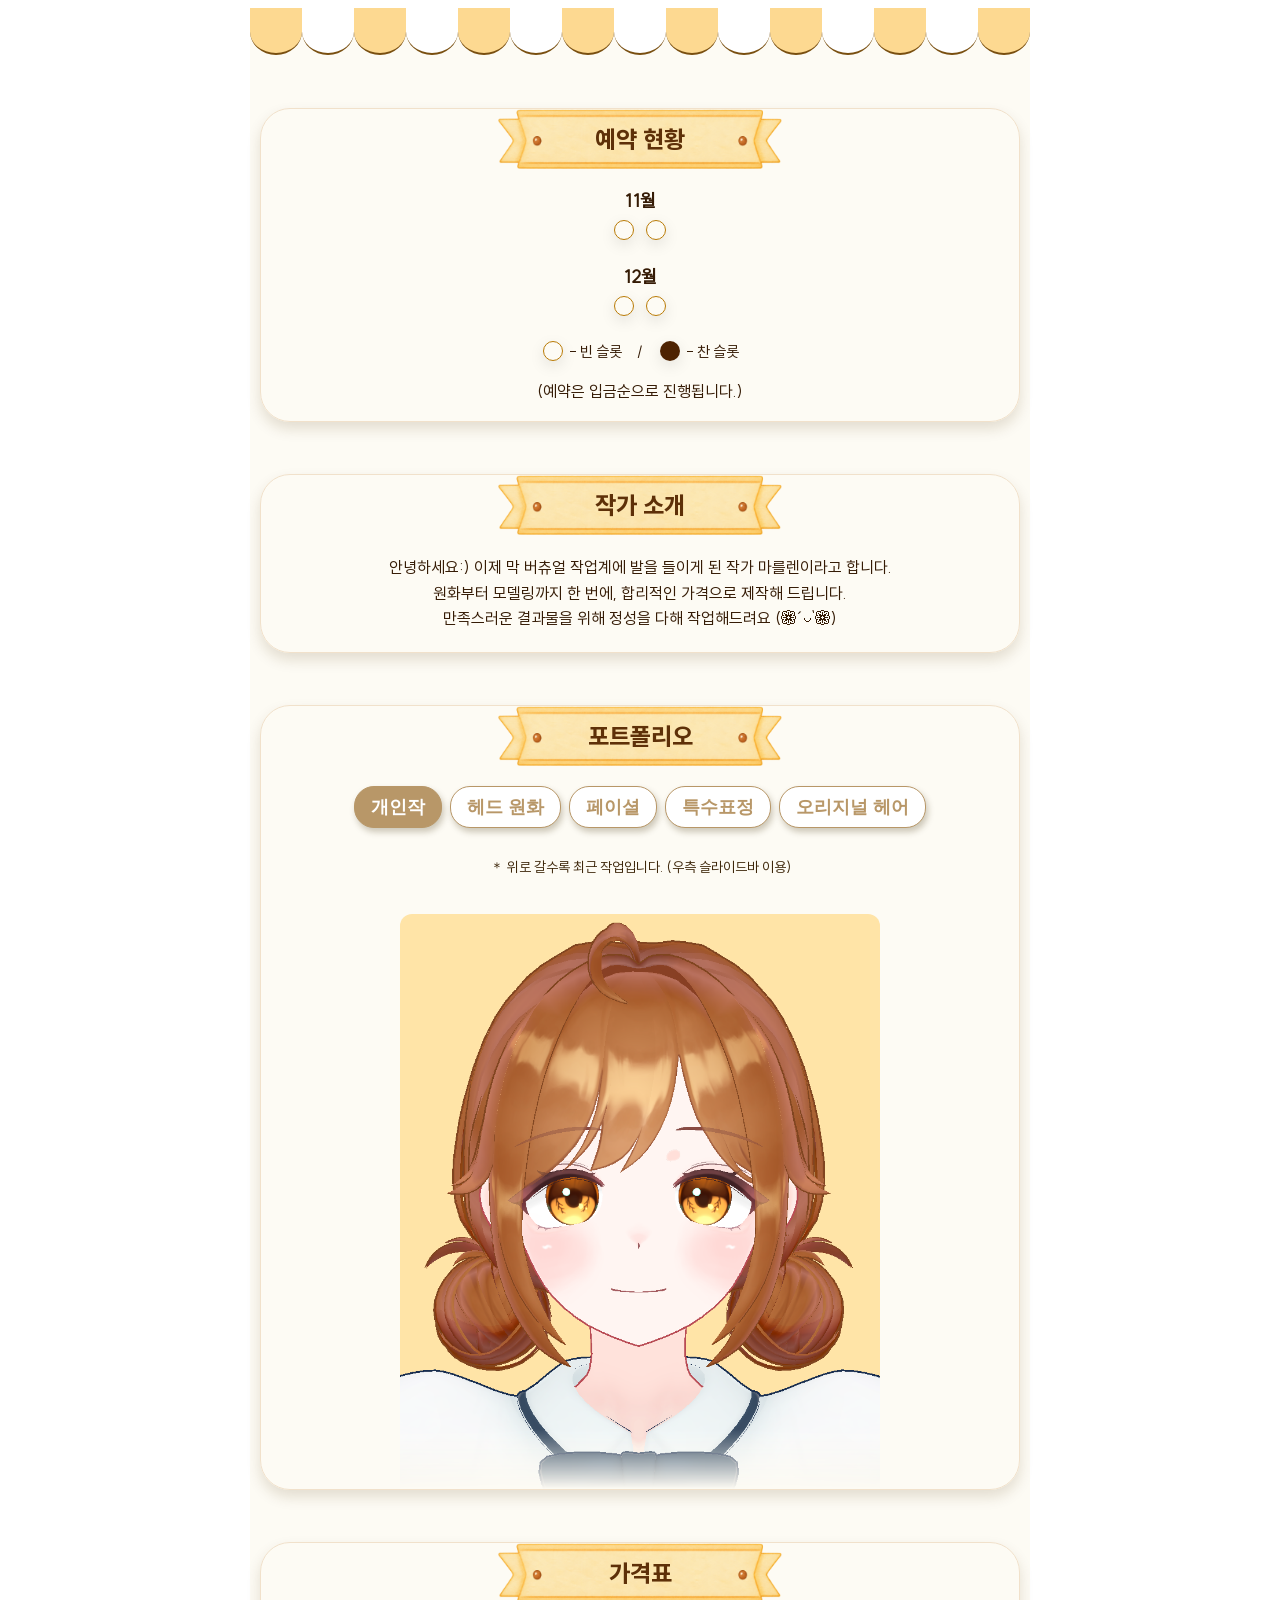
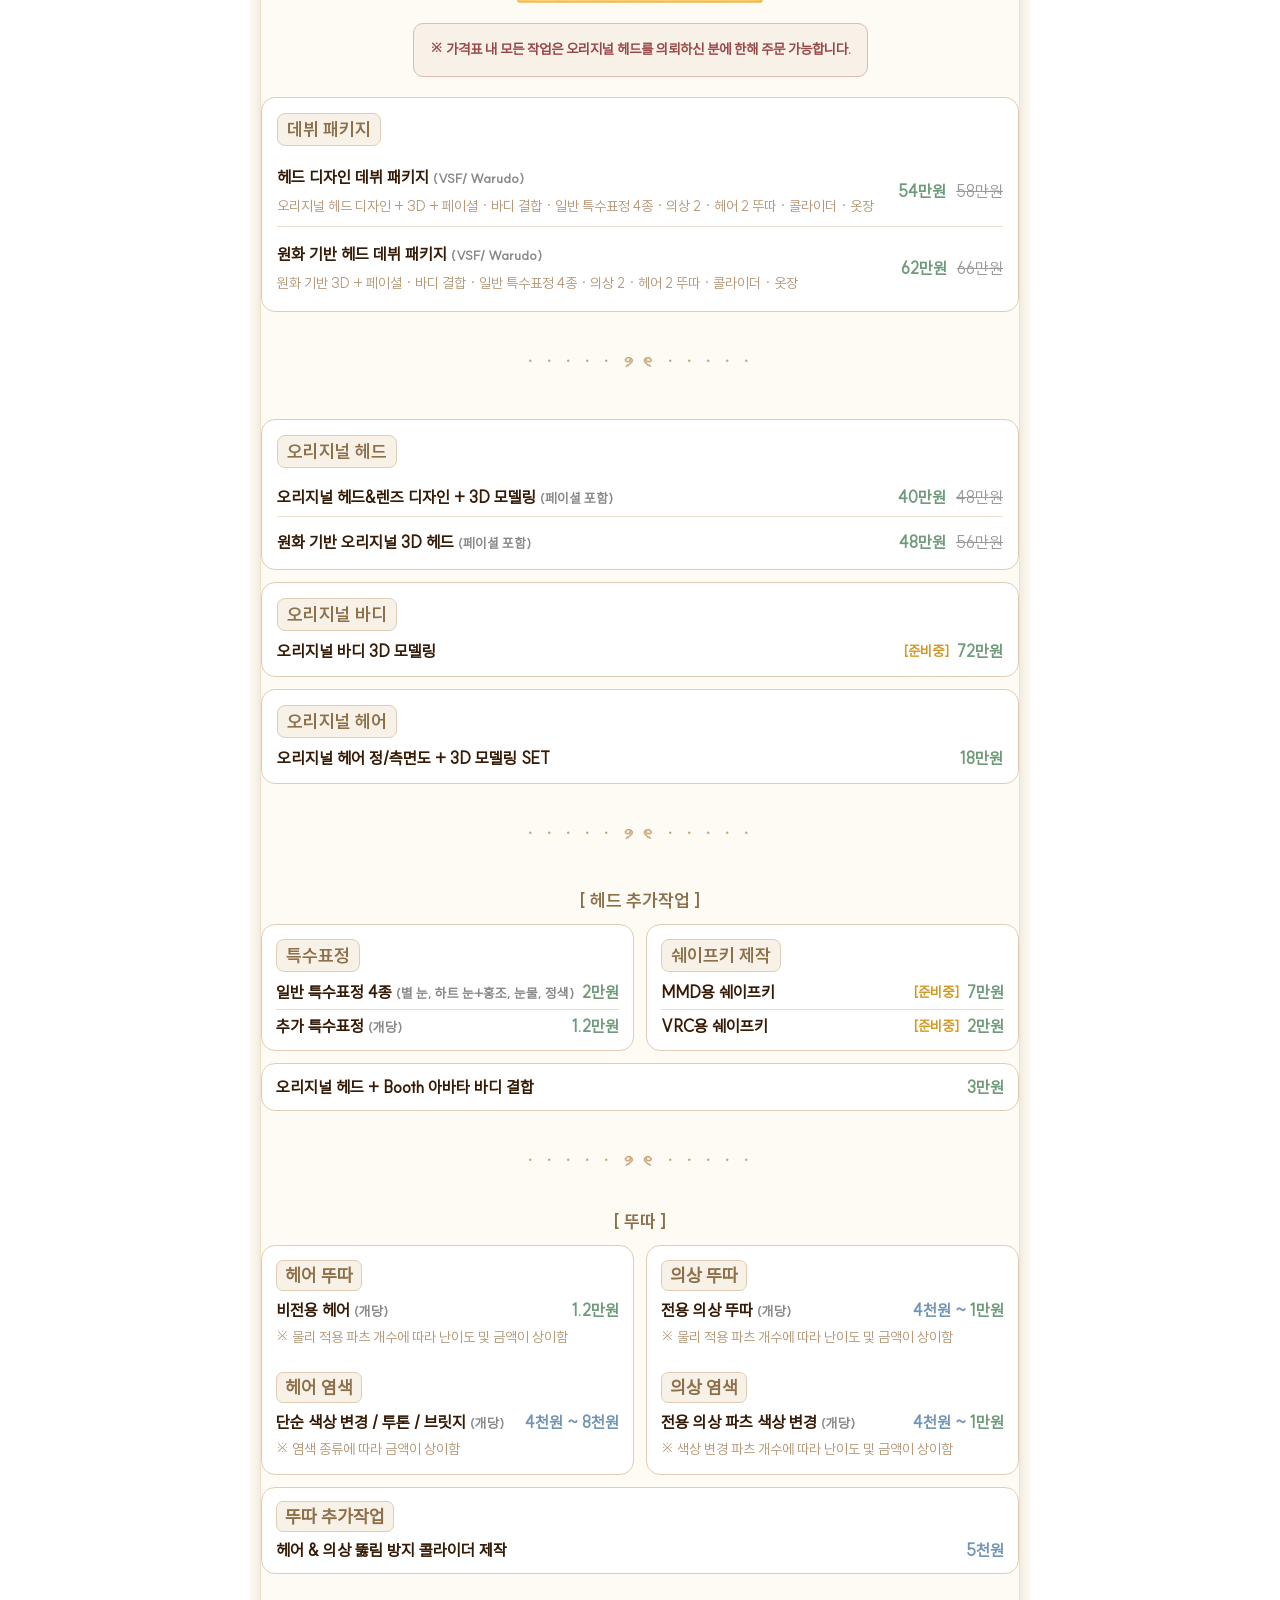
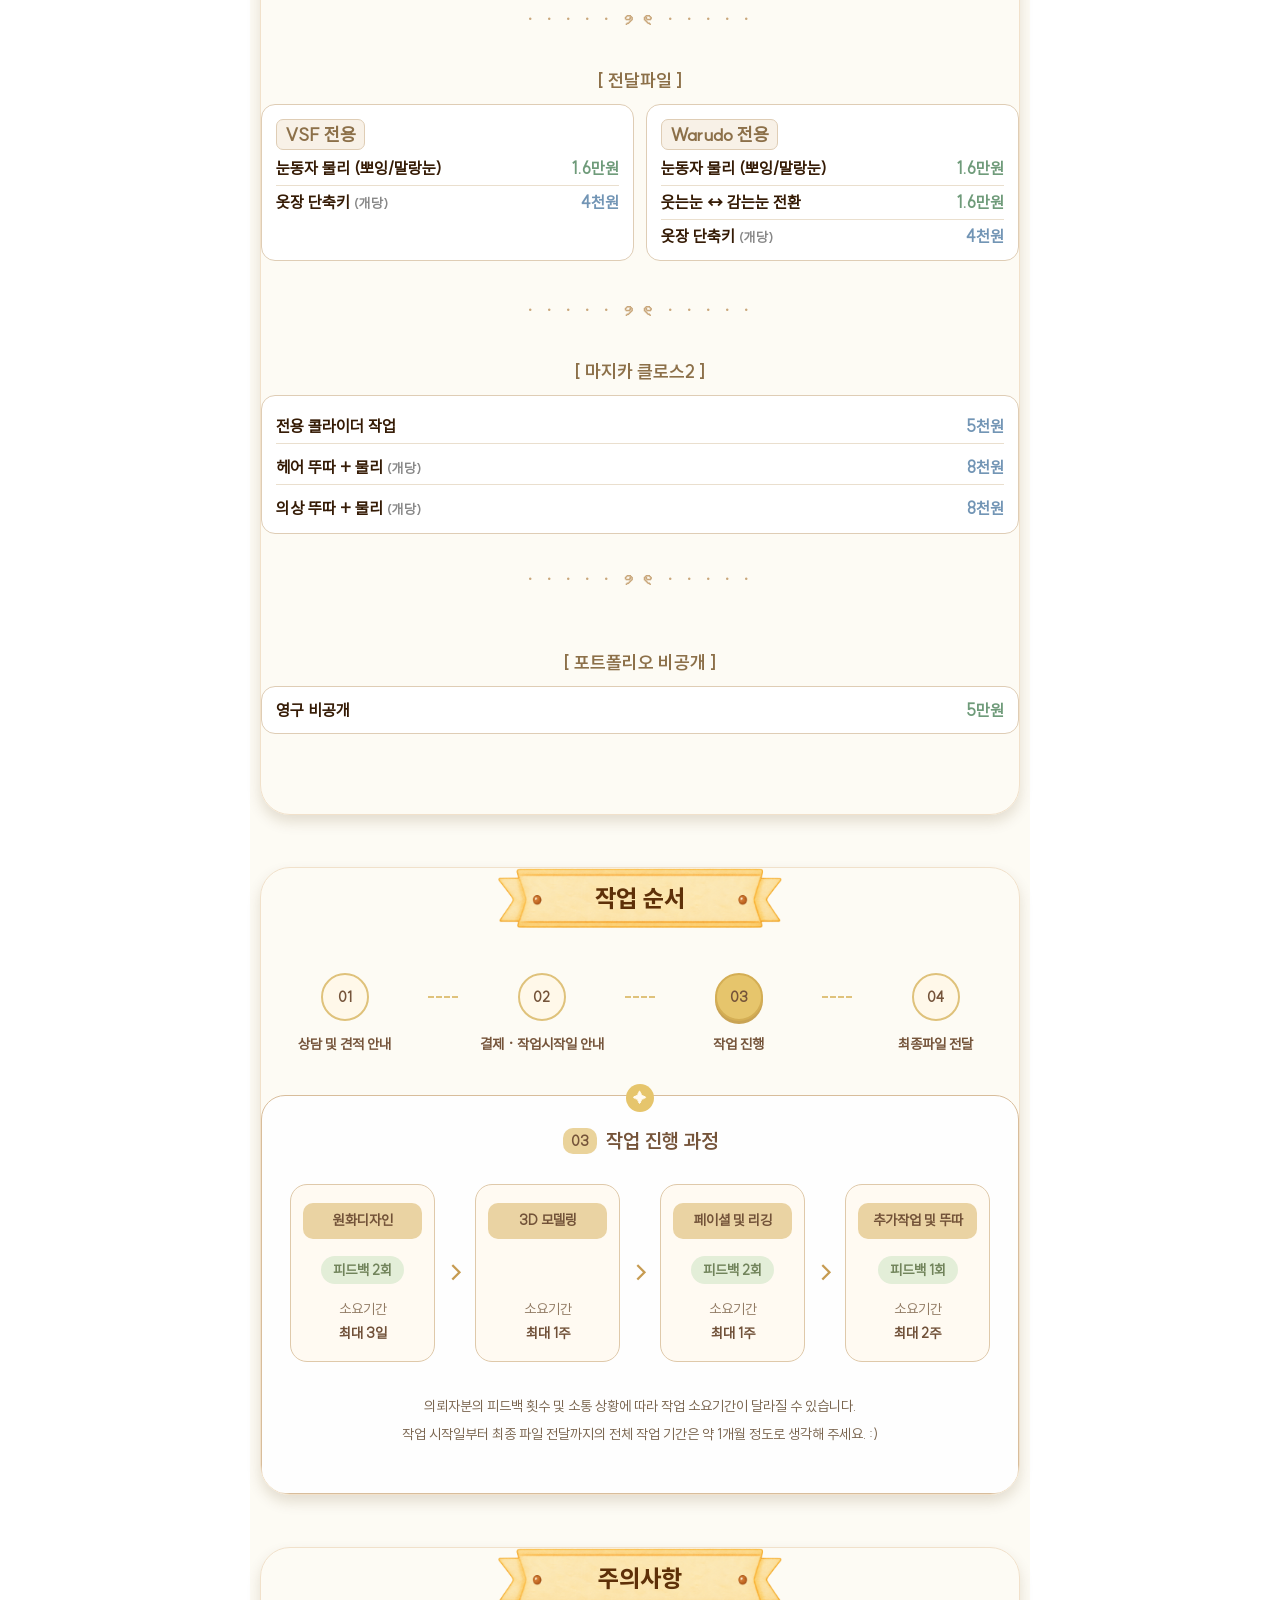
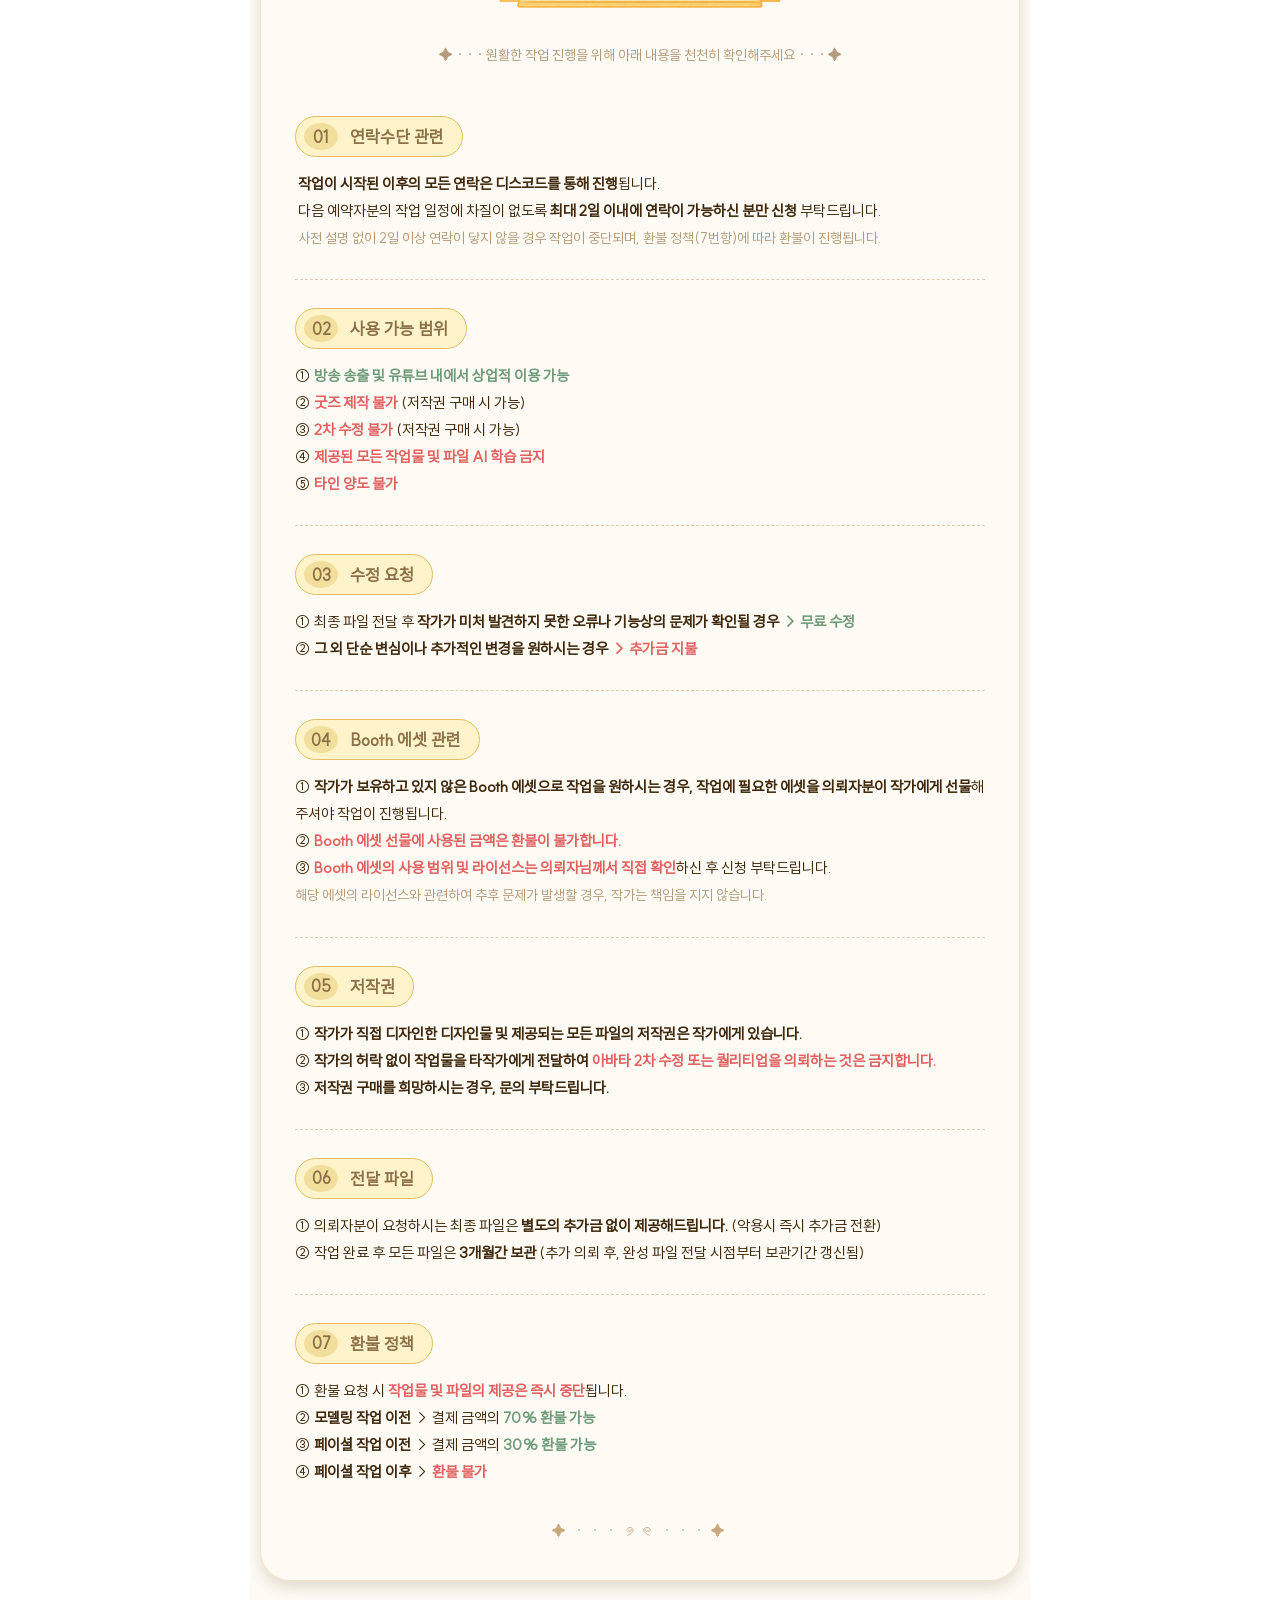
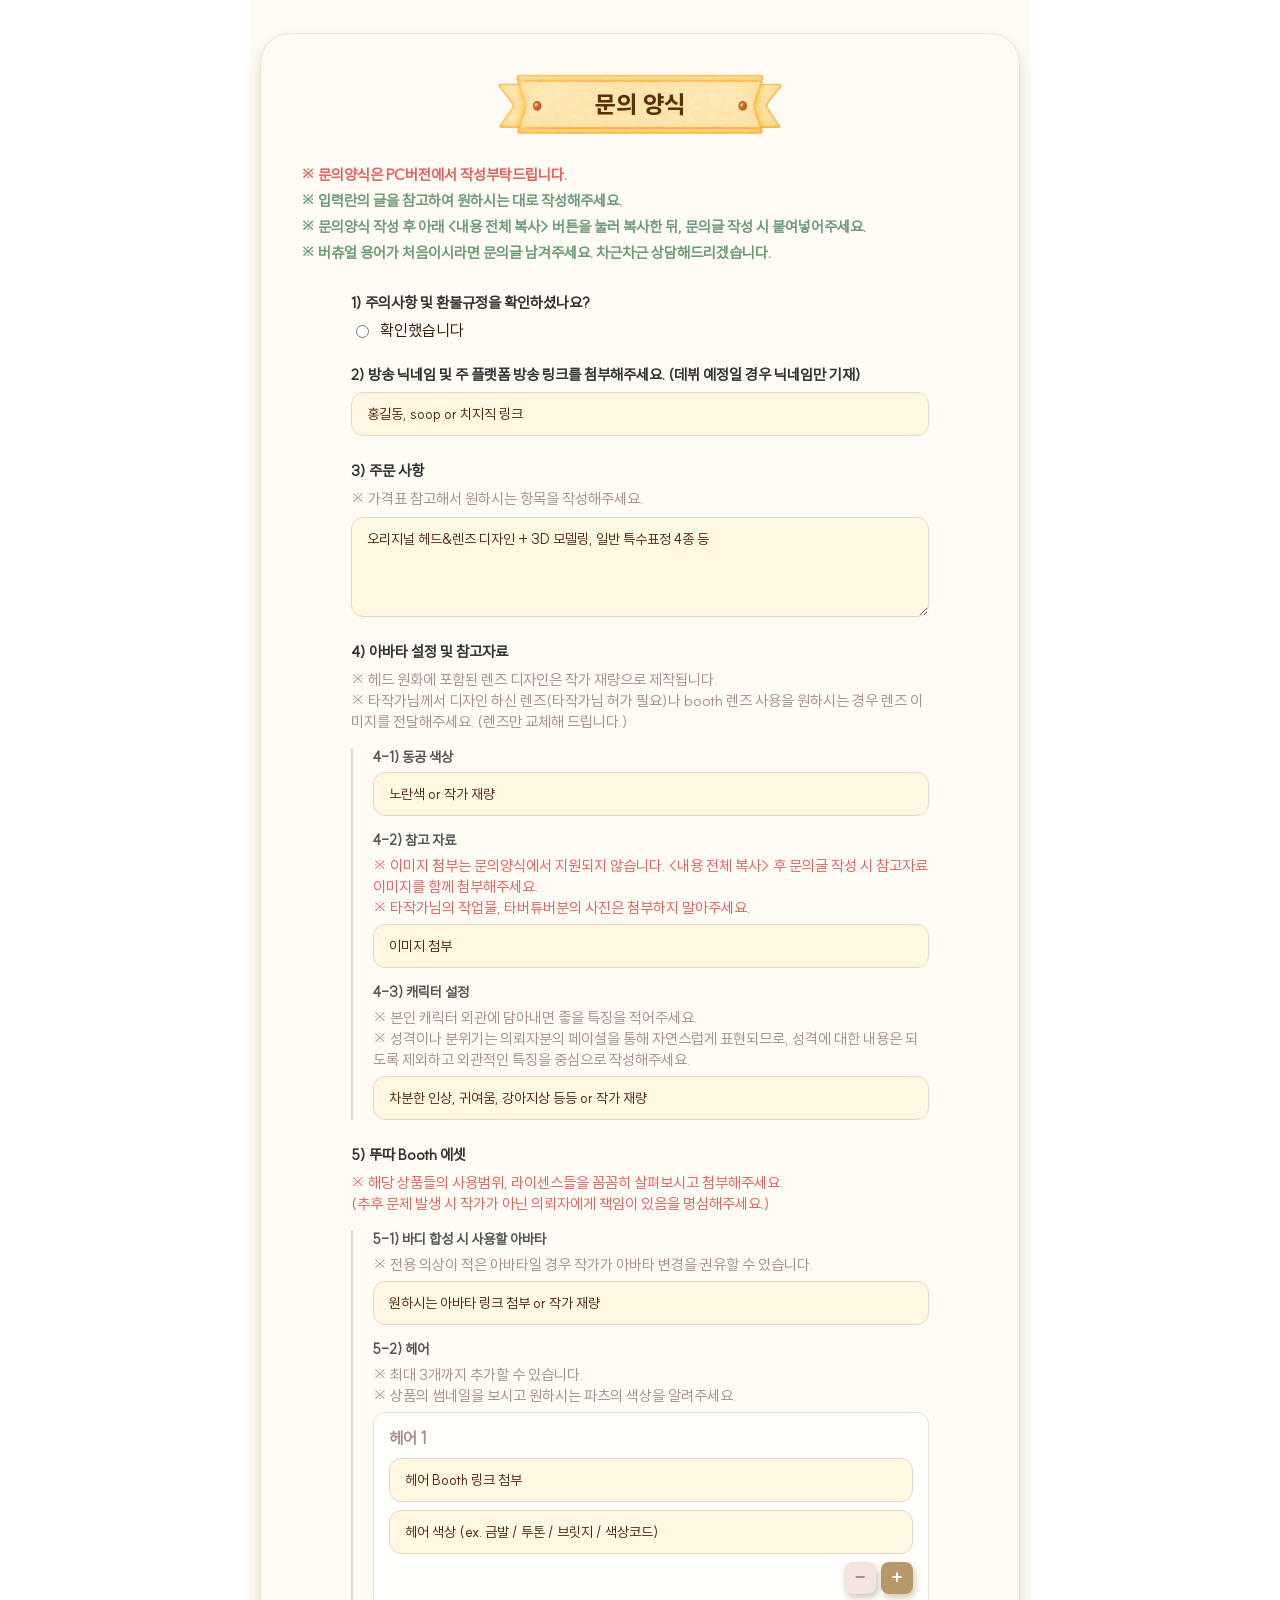
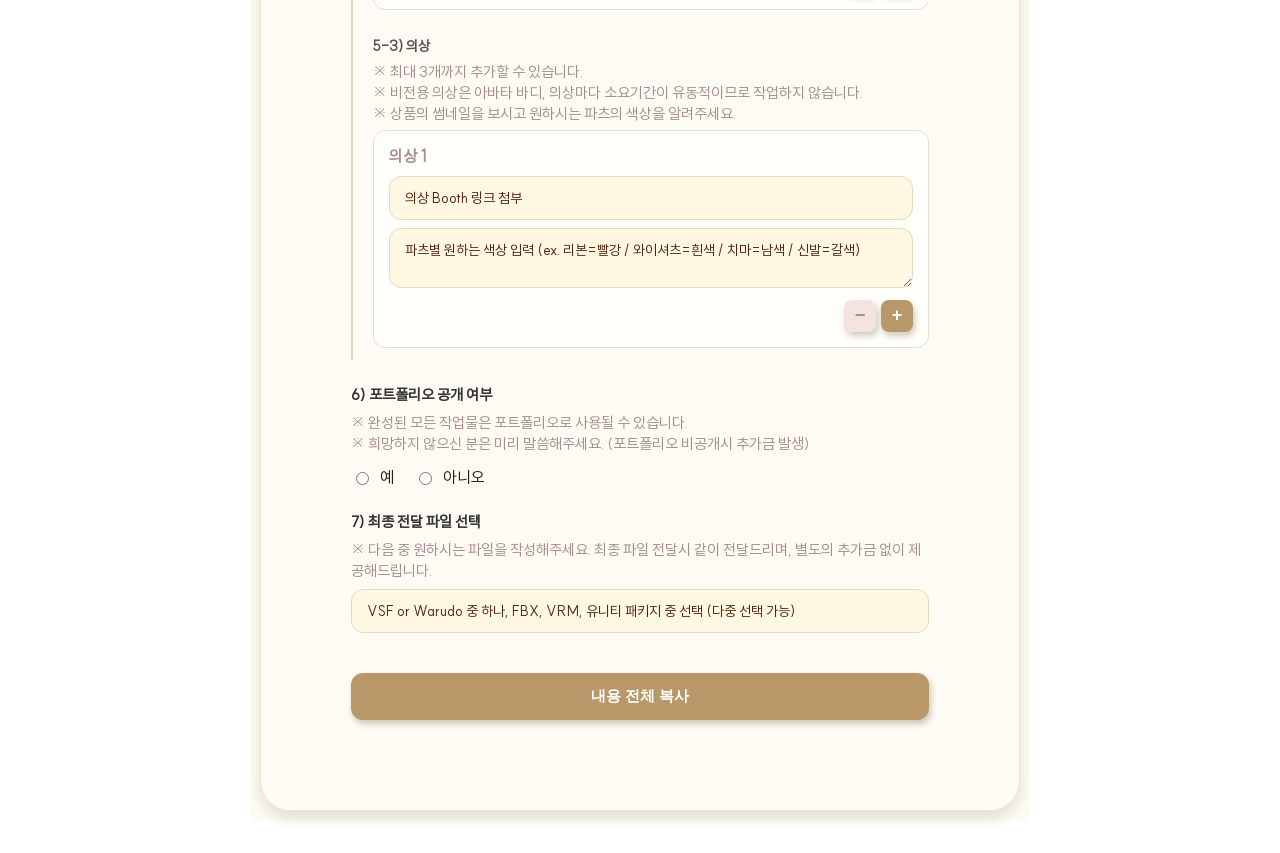
==== commit 74f4a8da: "포트폴리오와가격표위치이동" ====
--- a/index.html
+++ b/index.html
@@ -74,506 +74,7 @@
                     </div>
                 </div>
             </section>
-            <!-- 가격표 영역 -->
-            <section id="sec-price" style="font-weight: 700;">
-                <div class="box">
-                    <h2 class="title">가격표</h2>
-
-                    <div style="margin: 20px 0 0; padding: 14px 16px; background: #f8f1e7; border: 1px solid #dfb7b5; border-radius: 10px; color: #994848; font-size: 14px; line-height: 1.7; text-align: center; box-sizing: border-box;">
-                        ※ 가격표 내 모든 작업은 <strong>오리지널 헤드를 의뢰하신 분에 한해 주문 가능합니다.</strong>
-                    </div>
-
-                    <div style="padding: 20px 0 40px;">
-                        <!-- 데뷔 패키지 -->
-                        <div style="background: #ffffff; border: 1px solid #dfcdb5; border-radius: 14px; padding: 15px; box-sizing: border-box;">
-                            <h3 style="display: inline-block; color: #8c7049; background: #f8f1e7; border: 1px solid #dfcdb5; border-radius: 8px; padding: 4px 9px; margin: 0 0 10px; font-size: 18px;">
-                                데뷔 패키지
-                            </h3>
-                            <div style="display: flex; flex-direction: column; gap: 6px;">
-                                <!-- 데뷔 패키지 1 -->
-                                <div style="display: flex; justify-content: space-between; align-items: center; gap: 10px; padding: 9px 0; border-bottom: 1px solid #eadfce;">
-                                    <div style="font-size: 16px; line-height: 1.5;">
-                                        <div>
-                                            헤드 디자인 데뷔 패키지
-                                            <small style="color:#888;">(VSF/ Warudo)</small>
-                                        </div>
-                                        <p style="color: #b49a7a; margin: 7px 0 0; font-size: 14px; line-height: 1.5; font-weight: 400;">
-                                            오리지널 헤드 디자인 + 3D + 페이셜 · 바디 결합 · 일반 특수표정 4종 · 의상 2 · 헤어 2 뚜따 · 콜라이더 · 옷장
-                                        </p>
-                                    </div>
-                                    <strong style="white-space: nowrap; font-size: 16px;">
-                                        <span style="color: #6F9B7A;">54만원</span>
-                                        <del style="color: #999; font-weight: normal; margin-left: 6px;">58만원</del>
-                                    </strong>
-                                </div>
-
-                                <!-- 데뷔 패키지 2 -->
-                                <div style="display: flex; justify-content: space-between; align-items: center; gap: 10px; padding: 9px 0 2px;">
-                                    <div style="font-size: 16px; line-height: 1.5;">
-                                        <div>
-                                            원화 기반 헤드 데뷔 패키지
-                                            <small style="color:#888;">(VSF/ Warudo)</small>
-                                        </div>
-                                        <p style="color: #b49a7a; margin: 7px 0 0; font-size: 14px; line-height: 1.5; font-weight: 400;">
-                                            원화 기반 3D + 페이셜 · 바디 결합 · 일반 특수표정 4종 · 의상 2 · 헤어 2 뚜따 · 콜라이더 · 옷장
-                                        </p>
-                                    </div>
-                                    <strong style="white-space: nowrap; font-size: 16px;">
-                                        <span style="color: #6F9B7A;">62만원</span>
-                                        <del style="color: #999; font-weight: normal; margin-left: 6px;">66만원</del>
-                                    </strong>
-                                </div>
-                            </div>
-                        </div>
-                        <div style="text-align: center; color: #c9a77b; font-size: 15px; font-weight: 600; letter-spacing: 4px; margin: 40px 0 4px; white-space: nowrap;">· · · · · ୨୧ · · · · ·</div>
-
-                        <!-- 오리지널 -->
-                        <div style="padding-bottom: 24px;">
-                            <div style="display: grid; grid-template-columns: 1fr; gap: 12px;">
-                                <div style="padding: 16px 0;"></div>
-                                <!-- 오리지널 헤드 -->
-                                <div style="background: #ffffff; border: 1px solid #dfcdb5; border-radius: 14px; padding: 15px; box-sizing: border-box;">
-                                    <h3 style="display: inline-block; color: #8c7049; background: #f8f1e7; border: 1px solid #dfcdb5; border-radius: 8px; padding: 4px 9px; margin: 0 0 10px; font-size: 18px;">
-                                        오리지널 헤드
-                                    </h3>
-                                    <div style="display: flex; flex-direction: column; gap: 6px;">
-                                        <div style="display: flex; justify-content: space-between; align-items: center; gap: 10px; padding: 9px 0; border-bottom: 1px solid #eadfce;">
-                                            <span style="font-size: 16px;">
-                                                오리지널 헤드&렌즈 디자인 + 3D 모델링
-                                                <small style="color:#888;">(페이셜 포함)</small>
-                                            </span>
-                                            <strong style="white-space: nowrap; font-size: 16px;">
-                                                <span style="color: #6F9B7A;">40만원</span>
-                                                <del style="color: #999; font-weight: normal; margin-left: 6px;">48만원</del>
-                                            </strong>
-                                        </div>
-                                        <div style="display: flex; justify-content: space-between; align-items: center; gap: 10px; padding: 9px 0 2px;">
-                                            <span style="font-size: 16px;">원화 기반 오리지널 3D 헤드 <small style="color:#888;">(페이셜 포함)</small></span>
-                                            <strong style="white-space: nowrap; font-size: 16px;">
-                                                <span style="color: #6F9B7A;">48만원</span>
-                                                <del style="color: #999; font-weight: normal; margin-left: 6px;">56만원</del>
-                                            </strong>
-                                        </div>
-                                    </div>
-                                </div>
-                                <!-- 오리지널 바디 -->
-                                <div style="background: #ffffff; border: 1px solid #dfcdb5; border-radius: 14px; padding: 15px; box-sizing: border-box;">
-                                    <h3 style="display: inline-block; color: #8c7049; background: #f8f1e7; border: 1px solid #dfcdb5; border-radius: 8px; padding: 4px 9px; margin: 0 0 10px; font-size: 18px;">
-                                        오리지널 바디
-                                    </h3>
-                                    <div style="display: flex; justify-content: space-between; align-items: center; gap: 10px;">
-                                        <span style="font-size: 16px;">오리지널 바디 3D 모델링</span>
-                                        <span style="display: flex; align-items: center; gap: 8px; white-space: nowrap;">
-                                            <span style="color: #d09a25; font-size: 14px; font-weight: bold;">[준비중]</span>
-                                            <strong style="color: #6F9B7A; font-size: 16px;">72만원</strong>
-                                        </span>
-                                    </div>
-                                </div>
-                                <!-- 오리지널 헤어 -->
-                                <div style="background: #ffffff; border: 1px solid #dfcdb5; border-radius: 14px; padding: 15px; box-sizing: border-box;">
-                                    <h3 style="display: inline-block; color: #8c7049; background: #f8f1e7; border: 1px solid #dfcdb5; border-radius: 8px; padding: 4px 9px; margin: 0 0 10px; font-size: 18px;">
-                                        오리지널 헤어
-                                    </h3>
-                                    <div style="display: flex; justify-content: space-between; align-items: center; gap: 10px;">
-                                        <span style="font-size: 16px;">오리지널 헤어 정/측면도 + 3D 모델링 SET</span>
-                                        <span style="display: flex; align-items: center; gap: 8px; white-space: nowrap;">
-                                            <strong style="color: #6F9B7A; font-size: 16px;">18만원</strong>
-                                        </span>
-                                    </div>
-                                </div>
-                            </div>
-                            <div style="text-align: center; color: #c9a77b; font-size: 15px; font-weight: 600; letter-spacing: 4px; margin: 40px 0 4px; white-space: nowrap;">· · · · · ୨୧ · · · · ·</div>
-                        </div>
-
-                        <!-- 헤드 추가작업 -->
-                        <div style="padding: 18px 0;">
-                            <h3 style="color: #8c7049; margin: 0 0 12px; font-size: 18px; text-align: center;">
-                                [ 헤드 추가작업 ]
-                            </h3>
-
-                            <div style="display: grid; grid-template-columns: repeat(2, minmax(0, 1fr)); gap: 12px;">
-                                <!-- 특수표정 -->
-                                <div style="background: #ffffff; border: 1px solid #dfcdb5; border-radius: 14px; padding: 14px; box-sizing: border-box;">
-                                    <h3 style="display: inline-block; color: #8c7049; background: #f8f1e7; border: 1px solid #dfcdb5; border-radius: 8px; padding: 4px 9px; margin: 0 0 10px; font-size: 18px;">
-                                        특수표정
-                                    </h3>
-                                    <div style="display: flex; flex-direction: column; gap: 6px;">
-                                        <div style="display: flex; justify-content: space-between; align-items: center; gap: 8px; padding-bottom: 7px; border-bottom: 1px solid #eadfce;">
-                                            <span style="font-size: 16px;">
-                                                일반 특수표정 4종
-                                                <small style="color:#888;">(별 눈, 하트 눈+홍조, 눈물, 정색)</small>
-                                            </span>
-                                            <strong style="color: #6F9B7A; white-space: nowrap; font-size: 16px;">
-                                                2만원
-                                            </strong>
-                                        </div>
-                                        <div style="display: flex; justify-content: space-between; align-items: center; gap: 8px;">
-                                            <span style="font-size: 16px;">
-                                                추가 특수표정
-                                                <small style="color:#888;">(개당)</small>
-                                            </span>
-                                            <strong style="color: #6F9B7A; white-space: nowrap; font-size: 16px;">
-                                                1.2만원
-                                            </strong>
-                                        </div>
-                                    </div>
-                                </div>
-
-                                <!-- 쉐이프키 제작 -->
-                                <div style="background: #ffffff; border: 1px solid #dfcdb5; border-radius: 14px; padding: 14px; box-sizing: border-box;">
-                                    <h3 style="display: inline-block; color: #8c7049; background: #f8f1e7; border: 1px solid #dfcdb5; border-radius: 8px; padding: 4px 9px; margin: 0 0 10px; font-size: 18px;">
-                                        쉐이프키 제작
-                                    </h3>
-                                    <div style="display: flex; flex-direction: column; gap: 6px;">
-                                        <div style="display: flex; justify-content: space-between; align-items: center; gap: 8px; padding-bottom: 7px; border-bottom: 1px solid #eadfce;">
-                                            <span style="font-size: 16px;">
-                                                MMD용 쉐이프키
-                                            </span>
-                                            <span style="display: flex; align-items: center; gap: 8px; white-space: nowrap;">
-                                                <span style="color: #d09a25; font-size: 14px; font-weight: bold;">
-                                                    [준비중]
-                                                </span>
-                                                <strong style="color: #6F9B7A; font-size: 16px;">
-                                                    7만원
-                                                </strong>
-                                            </span>
-                                        </div>
-                                        <div style="display: flex; justify-content: space-between; align-items: center; gap: 8px;">
-                                            <span style="font-size: 16px;">
-                                                VRC용 쉐이프키
-                                            </span>
-                                            <span style="display: flex; align-items: center; gap: 8px; white-space: nowrap;">
-                                                <span style="color: #d09a25; font-size: 14px; font-weight: bold;">
-                                                    [준비중]
-                                                </span>
-                                                <strong style="color: #6F9B7A; font-size: 16px;">
-                                                    2만원
-                                                </strong>
-                                            </span>
-                                        </div>
-                                    </div>
-                                </div>
-                            </div>
-
-                            <!-- 헤드 + 바디 -->
-                            <div style="margin-top: 12px; background: #ffffff; border: 1px solid #dfcdb5; border-radius: 14px; padding: 13px 14px; box-sizing: border-box;">
-                                <div style="display: flex; justify-content: space-between; align-items: center; gap: 10px;">
-                                    <span style="font-size: 16px;">
-                                        오리지널 헤드 + Booth 아바타 바디 결합
-                                    </span>
-                                    <strong style="color: #6F9B7A; white-space: nowrap; font-size: 16px;">
-                                        3만원
-                                    </strong>
-                                </div>
-                            </div>
-
-                            <div style="text-align: center; color: #c9a77b; font-size: 15px; font-weight: 600; letter-spacing: 4px; margin: 40px 0 4px; white-space: nowrap;">
-                                · · · · · ୨୧ · · · · ·
-                            </div>
-                        </div>
-
-                        <!-- 뚜따 -->
-                        <div style="padding: 18px 0;">
-                            <h3 style="color: #8c7049; margin: 0 0 12px; font-size: 18px; text-align: center;">
-                                [ 뚜따 ]
-                            </h3>
-
-                            <div style="display: grid; grid-template-columns: repeat(2, minmax(0, 1fr)); gap: 12px;">
-                                <!-- 헤어 -->
-                                <div style="background: #ffffff; border: 1px solid #dfcdb5; border-radius: 14px; padding: 14px; box-sizing: border-box;">
-                                    <div>
-                                        <h4 style="display: inline-block; color: #8c7049; background: #f8f1e7; border: 1px solid #dfcdb5; border-radius: 7px; padding: 3px 8px; margin: 0 0 9px; font-size: 18px;">
-                                            헤어 뚜따
-                                        </h4>
-                                        <div style="display: flex; justify-content: space-between; align-items: center; gap: 8px;">
-                                            <span style="font-size: 16px;">
-                                                비전용 헤어 <small style="color:#888;">(개당)</small>
-                                            </span>
-                                            <span style="display: flex; align-items: center; gap: 8px; white-space: nowrap;">
-                                                <strong style="color: #6F9B7A; font-size: 16px;">1.2만원</strong>
-                                            </span>
-                                        </div>
-                                        <p style="color: #b49a7a; margin: 7px 0 0; font-size: 14px; line-height: 1.5; font-weight: 400;">
-                                            ※ 물리 적용 파츠 개수에 따라 난이도 및 금액이 상이함
-                                        </p>
-                                    </div>
-
-                                    <div style="margin-top: 24px;">
-                                        <h4 style="display: inline-block; color: #8c7049; background: #f8f1e7; border: 1px solid #dfcdb5; border-radius: 7px; padding: 3px 8px; margin: 0 0 9px; font-size: 18px;">
-                                            헤어 염색
-                                        </h4>
-                                        <div style="display: flex; justify-content: space-between; align-items: center; gap: 8px;">
-                                            <span style="font-size: 16px;">
-                                                단순 색상 변경 / 투톤 / 브릿지 <small style="color:#888;">(개당)</small>
-                                            </span>
-                                            <strong style="color: #7295B5; white-space: nowrap; font-size: 16px;">
-                                                4천원 ~ 8천원
-                                            </strong>
-                                        </div>
-                                        <p style="color: #b49a7a; margin: 7px 0 0; font-size: 14px; line-height: 1.5; font-weight: 400;">
-                                            ※ 염색 종류에 따라 금액이 상이함
-                                        </p>
-                                    </div>
-                                </div>
-
-                                <!-- 의상 -->
-                                <div style="background: #ffffff; border: 1px solid #dfcdb5; border-radius: 14px; padding: 14px; box-sizing: border-box;">
-                                    <div>
-                                        <h4 style="display: inline-block; color: #8c7049; background: #f8f1e7; border: 1px solid #dfcdb5; border-radius: 7px; padding: 3px 8px; margin: 0 0 9px; font-size: 18px;">
-                                            의상 뚜따
-                                        </h4>
-                                        <div style="display: flex; justify-content: space-between; align-items: center; gap: 8px;">
-                                            <span style="font-size: 16px;">
-                                                전용 의상 뚜따 <small style="color:#888;">(개당)</small>
-                                            </span>
-                                            <strong style="white-space: nowrap; font-size: 16px;">
-                                                <span style="color: #7295B5;">4천원 ~ </span>
-                                                <span style="color: #6F9B7A;">1만원</span>
-                                            </strong>
-                                        </div>
-                                        <p style="color: #b49a7a; margin: 7px 0 0; font-size: 14px; line-height: 1.5; font-weight: 400;">
-                                            ※ 물리 적용 파츠 개수에 따라 난이도 및 금액이 상이함
-                                        </p>
-                                    </div>
-
-                                    <div style="margin-top: 24px;">
-                                        <h4 style="display: inline-block; color: #8c7049; background: #f8f1e7; border: 1px solid #dfcdb5; border-radius: 7px; padding: 3px 8px; margin: 0 0 9px; font-size: 18px;">
-                                            의상 염색
-                                        </h4>
-                                        <div style="display: flex; justify-content: space-between; align-items: center; gap: 8px;">
-                                            <span style="font-size: 16px;">
-                                                전용 의상 파츠 색상 변경 <small style="color:#888;">(개당)</small>
-                                            </span>
-                                            <strong style="white-space: nowrap; font-size: 16px;">
-                                                <span style="color: #7295B5;">4천원 ~ </span>
-                                                <span style="color: #6F9B7A;">1만원</span>
-                                            </strong>
-                                        </div>
-                                        <p style="color: #b49a7a; margin: 7px 0 0; font-size: 14px; line-height: 1.5; font-weight: 400;">
-                                            ※ 색상 변경 파츠 개수에 따라 난이도 및 금액이 상이함
-                                        </p>
-                                    </div>
-                                </div>
-                            </div>
-
-                            <div style="height: 12px;"></div>
-
-                            <!-- 뚜따 추가작업 -->
-                            <div style="background: #ffffff; border: 1px solid #dfcdb5; border-radius: 14px; padding: 13px 14px; box-sizing: border-box;">
-                                <h4 style="display: inline-block; color: #8c7049; background: #f8f1e7; border: 1px solid #dfcdb5; border-radius: 7px; padding: 3px 8px; margin: 0 0 8px; font-size: 18px;">
-                                    뚜따 추가작업
-                                </h4>
-                                <div style="display: flex; justify-content: space-between; align-items: center; gap: 10px;">
-                                    <span style="font-size: 16px;">
-                                        헤어 & 의상 뚫림 방지 콜라이더 제작
-                                    </span>
-                                    <strong style="color: #7295B5; white-space: nowrap; font-size: 16px;">
-                                        5천원
-                                    </strong>
-                                </div>
-                            </div>
-
-                            <div style="text-align: center; color: #c9a77b; font-size: 15px; font-weight: 600; letter-spacing: 4px; margin: 36px 0 4px; white-space: nowrap;">
-                                · · · · · ୨୧ · · · · ·
-                            </div>
-                        </div>
-
-                        <!-- 전달파일 -->
-                        <div style="padding: 18px 0;">
-                            <h3 style="color: #8c7049; margin: 0 0 12px; font-size: 18px; text-align: center;">
-                                [ 전달파일 ]
-                            </h3>
-
-                            <div style="display: grid; grid-template-columns: repeat(2, minmax(0, 1fr)); gap: 12px;">
-                                <!-- VSF -->
-                                <div style="background: #ffffff; border: 1px solid #dfcdb5; border-radius: 14px; padding: 14px; box-sizing: border-box;">
-                                    <h4 style="display: inline-block; color: #8c7049; background: #f8f1e7; border: 1px solid #dfcdb5; border-radius: 7px; padding: 3px 8px; margin: 0 0 8px; font-size: 18px;">
-                                        VSF 전용
-                                    </h4>
-                                    <div style="display: flex; flex-direction: column; gap: 6px;">
-                                        <div style="display: flex; justify-content: space-between; align-items: center; gap: 8px; padding-bottom: 7px; border-bottom: 1px solid #eadfce;">
-                                            <span style="font-size: 16px;">
-                                                눈동자 물리 (뽀잉/말랑눈)
-                                            </span>
-                                            <strong style="color: #6F9B7A; white-space: nowrap; font-size: 16px;">1.6만원</strong>
-                                        </div>
-                                        <div style="display: flex; justify-content: space-between; align-items: center; gap: 8px;">
-                                            <span style="font-size: 16px;">
-                                                옷장 단축키
-                                                <small style="color:#888;">(개당)</small>
-                                            </span>
-                                            <strong style="color: #7295B5; white-space: nowrap; font-size: 16px;">4천원</strong>
-                                        </div>
-                                    </div>
-                                </div>
-
-                                <!-- Warudo -->
-                                <div style="background: #ffffff; border: 1px solid #dfcdb5; border-radius: 14px; padding: 14px; box-sizing: border-box;">
-                                    <h4 style="display: inline-block; color: #8c7049; background: #f8f1e7; border: 1px solid #dfcdb5; border-radius: 7px; padding: 3px 8px; margin: 0 0 8px; font-size: 18px;">
-                                        Warudo 전용
-                                    </h4>
-                                    <div style="display: flex; flex-direction: column; gap: 6px;">
-                                        <div style="display: flex; justify-content: space-between; align-items: center; gap: 8px; padding-bottom: 7px; border-bottom: 1px solid #eadfce;">
-                                            <span style="font-size: 16px;">
-                                                눈동자 물리 (뽀잉/말랑눈)
-                                            </span>
-                                            <strong style="color: #6F9B7A; white-space: nowrap; font-size: 16px;">1.6만원</strong>
-                                        </div>
-                                        <div style="display: flex; justify-content: space-between; align-items: center; gap: 8px; padding-bottom: 7px; border-bottom: 1px solid #eadfce;">
-                                            <span style="font-size: 16px;">
-                                                웃는눈 ↔ 감는눈 전환
-                                            </span>
-                                            <strong style="color: #6F9B7A; white-space: nowrap; font-size: 16px;">1.6만원</strong>
-                                        </div>
-                                        <div style="display: flex; justify-content: space-between; align-items: center; gap: 8px;">
-                                            <span style="font-size: 16px;">
-                                                옷장 단축키
-                                                <small style="color:#888;">(개당)</small>
-                                            </span>
-                                            <span style="display: flex; align-items: center; gap: 8px; white-space: nowrap;">
-                                                <strong style="color: #7295B5; font-size: 16px;">4천원</strong>
-                                            </span>
-                                        </div>
-                                    </div>
-                                </div>
-                            </div>
-                            <div style="text-align: center; color: #c9a77b; font-size: 15px; font-weight: 600; letter-spacing: 4px; margin: 40px 0 4px; white-space: nowrap;">
-                                · · · · · ୨୧ · · · · ·
-                            </div>
-                        </div>
-
-                        <!-- 마지카 클로스2 -->
-                        <div style="padding: 18px 0;">
-                            <h3 style="color: #8c7049; margin: 0 0 12px; font-size: 18px; text-align: center;">
-                                [ 마지카 클로스2 ]
-                            </h3>
-                            <div style="background: #ffffff; border: 1px solid #dfcdb5; border-radius: 14px; padding: 13px 14px; box-sizing: border-box;">
-                                <div style="display: flex; flex-direction: column; gap: 6px;">
-                                    <div style="display: flex; justify-content: space-between; align-items: center; gap: 10px; padding: 7px 0; border-bottom: 1px solid #eadfce;">
-                                        <span style="font-size: 16px;">
-                                            전용 콜라이더 작업
-                                        </span>
-                                        <strong style="color: #7295B5; white-space: nowrap; font-size: 16px;">
-                                            5천원
-                                        </strong>
-                                    </div>
-                                    <div style="display: flex; justify-content: space-between; align-items: center; gap: 10px; padding: 7px 0; border-bottom: 1px solid #eadfce;">
-                                        <span style="font-size: 16px;">
-                                            헤어 뚜따 + 물리 <small style="color:#888;">(개당)</small>
-                                        </span>
-                                        <strong style="color: #7295B5; white-space: nowrap; font-size: 16px;">
-                                            8천원
-                                        </strong>
-                                    </div>
-                                    <div style="display: flex; justify-content: space-between; align-items: center; gap: 10px; padding: 7px 0 2px;">
-                                        <span style="font-size: 16px;">
-                                            의상 뚜따 + 물리 <small style="color:#888;">(개당)</small>
-                                        </span>
-                                        <strong style="color: #7295B5; white-space: nowrap; font-size: 16px;">
-                                            8천원
-                                        </strong>
-                                    </div>
-                                </div>
-                            </div>
-
-                            <div style="text-align: center; color: #c9a77b; font-size: 15px; font-weight: 600; letter-spacing: 4px; margin: 36px 0 4px; white-space: nowrap;">
-                                · · · · · ୨୧ · · · · ·
-                            </div>
-                        </div>
-                        
-                        <!-- 포트폴리오 비공개 -->
-                        <div style="padding: 40px 0;">
-                            <h3 style="color: #8c7049; margin: 0 0 12px; font-size: 18px; text-align: center;">
-                                [ 포트폴리오 비공개 ]
-                            </h3>
-                            <div style="background: #ffffff; border: 1px solid #dfcdb5; border-radius: 14px; padding: 13px 14px; box-sizing: border-box;">
-                                <div style="display: flex; justify-content: space-between; align-items: center; gap: 10px;">
-                                    <span style="font-size: 16px;">
-                                        영구 비공개
-                                    </span>
-                                    <strong style="color: #6F9B7A; white-space: nowrap; font-size: 16px;">
-                                        5만원
-                                    </strong>
-                                </div>
-                            </div>
-                        </div>
-                    </div>
-                </div>
-            </section>
-
-            <!-- 작업순서 영역 -->
-            <section id="sec-process">
-                <div class="box process-box">
-                    <h2 class="title">작업 순서</h2>
-                    <div class="process-flow">
-                        <div class="flow-step">
-                            <div class="flow-number">01</div>
-                            <div class="flow-title">상담 및 견적 안내</div>
-                        </div>
-                        <div class="flow-line"></div>
-                        <div class="flow-step">
-                            <div class="flow-number">02</div>
-                            <div class="flow-title">결제 · 작업시작일 안내</div>
-                        </div>
-                        <div class="flow-line"></div>
-                        <div class="flow-step active">
-                            <div class="flow-number">03</div>
-                            <div class="flow-title">작업 진행</div>
-                        </div>
-                        <div class="flow-line"></div>
-                        <div class="flow-step">
-                            <div class="flow-number">04</div>
-                            <div class="flow-title">최종파일 전달</div>
-                        </div>
-                    </div>
-                    <div class="process-detail-box">
-                        <div class="detail-heading">
-                            <span>03</span>
-                            <h3>작업 진행 과정</h3>
-                        </div>
-                        <div class="detail-flow">
-                            <div class="detail-card">
-                                <div class="detail-number">원화디자인</div>
-                                <div class="detail-info">
-                                    <span class="feedback">피드백 2회</span>
-                                </div>
-                                <p>소요기간<strong>최대 3일</strong></p>
-                            </div>
-                            <div class="detail-arrow">→</div>
-                            <div class="detail-card">
-                                <div class="detail-number">3D 모델링</div>
-                                <div class="detail-info empty"><span></span></div>
-                                <p>소요기간<strong>최대 1주</strong></p>
-                            </div>
-                            <div class="detail-arrow">→</div>
-                            <div class="detail-card">
-                                <div class="detail-number">페이셜 및 리깅</div>
-                                <div class="detail-info">
-                                    <span class="feedback">피드백 2회</span>
-                                </div>
-                                <p>소요기간<strong>최대 1주</strong></p>
-                            </div>
-                            <div class="detail-arrow">→</div>
-                            <div class="detail-card">
-                                <div class="detail-number">추가작업 및 뚜따</div>
-                                <div class="detail-info">
-                                    <span class="feedback">피드백 1회</span>
-                                </div>
-                                <p>소요기간<strong>최대 2주</strong></p>
-                            </div>
-                        </div>
-                        <!-- 작업 소요기간 안내 -->
-                        <div class="process-notice">
-                            <p>
-                                의뢰자분의 피드백 횟수 및 소통 상황에 따라 작업 소요기간이 달라질 수 있습니다.
-                            </p>
-                            <p>
-                                작업 시작일부터 최종 파일 전달까지의 전체 작업 기간은 약 1개월 정도로 생각해 주세요. :)
-                            </p>
-                        </div>
-                    </div>
-                </div>
-            </section>
+
             <!-- 포트폴리오 영역 -->
             <section id="sec-portfolio">
                 <div class="box">
@@ -692,6 +193,507 @@
                                 <div class="portfolio-caption">[딸기요미님]</div>
                             </div>
 
+                        </div>
+                    </div>
+                </div>
+            </section>
+
+            <!-- 가격표 영역 -->
+            <section id="sec-price" style="font-weight: 700;">
+                <div class="box">
+                    <h2 class="title">가격표</h2>
+
+                    <div style="margin: 20px 0 0; padding: 14px 16px; background: #f8f1e7; border: 1px solid #dfb7b5; border-radius: 10px; color: #994848; font-size: 14px; line-height: 1.7; text-align: center; box-sizing: border-box;">
+                        ※ 가격표 내 모든 작업은 <strong>오리지널 헤드를 의뢰하신 분에 한해 주문 가능합니다.</strong>
+                    </div>
+
+                    <div style="padding: 20px 0 40px;">
+                        <!-- 데뷔 패키지 -->
+                        <div style="background: #ffffff; border: 1px solid #dfcdb5; border-radius: 14px; padding: 15px; box-sizing: border-box;">
+                            <h3 style="display: inline-block; color: #8c7049; background: #f8f1e7; border: 1px solid #dfcdb5; border-radius: 8px; padding: 4px 9px; margin: 0 0 10px; font-size: 18px;">
+                                데뷔 패키지
+                            </h3>
+                            <div style="display: flex; flex-direction: column; gap: 6px;">
+                                <!-- 데뷔 패키지 1 -->
+                                <div style="display: flex; justify-content: space-between; align-items: center; gap: 10px; padding: 9px 0; border-bottom: 1px solid #eadfce;">
+                                    <div style="font-size: 16px; line-height: 1.5;">
+                                        <div>
+                                            헤드 디자인 데뷔 패키지
+                                            <small style="color:#888;">(VSF/ Warudo)</small>
+                                        </div>
+                                        <p style="color: #b49a7a; margin: 7px 0 0; font-size: 14px; line-height: 1.5; font-weight: 400;">
+                                            오리지널 헤드 디자인 + 3D + 페이셜 · 바디 결합 · 일반 특수표정 4종 · 의상 2 · 헤어 2 뚜따 · 콜라이더 · 옷장
+                                        </p>
+                                    </div>
+                                    <strong style="white-space: nowrap; font-size: 16px;">
+                                        <span style="color: #6F9B7A;">54만원</span>
+                                        <del style="color: #999; font-weight: normal; margin-left: 6px;">58만원</del>
+                                    </strong>
+                                </div>
+
+                                <!-- 데뷔 패키지 2 -->
+                                <div style="display: flex; justify-content: space-between; align-items: center; gap: 10px; padding: 9px 0 2px;">
+                                    <div style="font-size: 16px; line-height: 1.5;">
+                                        <div>
+                                            원화 기반 헤드 데뷔 패키지
+                                            <small style="color:#888;">(VSF/ Warudo)</small>
+                                        </div>
+                                        <p style="color: #b49a7a; margin: 7px 0 0; font-size: 14px; line-height: 1.5; font-weight: 400;">
+                                            원화 기반 3D + 페이셜 · 바디 결합 · 일반 특수표정 4종 · 의상 2 · 헤어 2 뚜따 · 콜라이더 · 옷장
+                                        </p>
+                                    </div>
+                                    <strong style="white-space: nowrap; font-size: 16px;">
+                                        <span style="color: #6F9B7A;">62만원</span>
+                                        <del style="color: #999; font-weight: normal; margin-left: 6px;">66만원</del>
+                                    </strong>
+                                </div>
+                            </div>
+                        </div>
+                        <div style="text-align: center; color: #c9a77b; font-size: 15px; font-weight: 600; letter-spacing: 4px; margin: 40px 0 4px; white-space: nowrap;">· · · · · ୨୧ · · · · ·</div>
+
+                        <!-- 오리지널 -->
+                        <div style="padding-bottom: 24px;">
+                            <div style="display: grid; grid-template-columns: 1fr; gap: 12px;">
+                                <div style="padding: 16px 0;"></div>
+                                <!-- 오리지널 헤드 -->
+                                <div style="background: #ffffff; border: 1px solid #dfcdb5; border-radius: 14px; padding: 15px; box-sizing: border-box;">
+                                    <h3 style="display: inline-block; color: #8c7049; background: #f8f1e7; border: 1px solid #dfcdb5; border-radius: 8px; padding: 4px 9px; margin: 0 0 10px; font-size: 18px;">
+                                        오리지널 헤드
+                                    </h3>
+                                    <div style="display: flex; flex-direction: column; gap: 6px;">
+                                        <div style="display: flex; justify-content: space-between; align-items: center; gap: 10px; padding: 9px 0; border-bottom: 1px solid #eadfce;">
+                                            <span style="font-size: 16px;">
+                                                오리지널 헤드&렌즈 디자인 + 3D 모델링
+                                                <small style="color:#888;">(페이셜 포함)</small>
+                                            </span>
+                                            <strong style="white-space: nowrap; font-size: 16px;">
+                                                <span style="color: #6F9B7A;">40만원</span>
+                                                <del style="color: #999; font-weight: normal; margin-left: 6px;">48만원</del>
+                                            </strong>
+                                        </div>
+                                        <div style="display: flex; justify-content: space-between; align-items: center; gap: 10px; padding: 9px 0 2px;">
+                                            <span style="font-size: 16px;">원화 기반 오리지널 3D 헤드 <small style="color:#888;">(페이셜 포함)</small></span>
+                                            <strong style="white-space: nowrap; font-size: 16px;">
+                                                <span style="color: #6F9B7A;">48만원</span>
+                                                <del style="color: #999; font-weight: normal; margin-left: 6px;">56만원</del>
+                                            </strong>
+                                        </div>
+                                    </div>
+                                </div>
+                                <!-- 오리지널 바디 -->
+                                <div style="background: #ffffff; border: 1px solid #dfcdb5; border-radius: 14px; padding: 15px; box-sizing: border-box;">
+                                    <h3 style="display: inline-block; color: #8c7049; background: #f8f1e7; border: 1px solid #dfcdb5; border-radius: 8px; padding: 4px 9px; margin: 0 0 10px; font-size: 18px;">
+                                        오리지널 바디
+                                    </h3>
+                                    <div style="display: flex; justify-content: space-between; align-items: center; gap: 10px;">
+                                        <span style="font-size: 16px;">오리지널 바디 3D 모델링</span>
+                                        <span style="display: flex; align-items: center; gap: 8px; white-space: nowrap;">
+                                            <span style="color: #d09a25; font-size: 14px; font-weight: bold;">[준비중]</span>
+                                            <strong style="color: #6F9B7A; font-size: 16px;">72만원</strong>
+                                        </span>
+                                    </div>
+                                </div>
+                                <!-- 오리지널 헤어 -->
+                                <div style="background: #ffffff; border: 1px solid #dfcdb5; border-radius: 14px; padding: 15px; box-sizing: border-box;">
+                                    <h3 style="display: inline-block; color: #8c7049; background: #f8f1e7; border: 1px solid #dfcdb5; border-radius: 8px; padding: 4px 9px; margin: 0 0 10px; font-size: 18px;">
+                                        오리지널 헤어
+                                    </h3>
+                                    <div style="display: flex; justify-content: space-between; align-items: center; gap: 10px;">
+                                        <span style="font-size: 16px;">오리지널 헤어 정/측면도 + 3D 모델링 SET</span>
+                                        <span style="display: flex; align-items: center; gap: 8px; white-space: nowrap;">
+                                            <strong style="color: #6F9B7A; font-size: 16px;">18만원</strong>
+                                        </span>
+                                    </div>
+                                </div>
+                            </div>
+                            <div style="text-align: center; color: #c9a77b; font-size: 15px; font-weight: 600; letter-spacing: 4px; margin: 40px 0 4px; white-space: nowrap;">· · · · · ୨୧ · · · · ·</div>
+                        </div>
+
+                        <!-- 헤드 추가작업 -->
+                        <div style="padding: 18px 0;">
+                            <h3 style="color: #8c7049; margin: 0 0 12px; font-size: 18px; text-align: center;">
+                                [ 헤드 추가작업 ]
+                            </h3>
+
+                            <div style="display: grid; grid-template-columns: repeat(2, minmax(0, 1fr)); gap: 12px;">
+                                <!-- 특수표정 -->
+                                <div style="background: #ffffff; border: 1px solid #dfcdb5; border-radius: 14px; padding: 14px; box-sizing: border-box;">
+                                    <h3 style="display: inline-block; color: #8c7049; background: #f8f1e7; border: 1px solid #dfcdb5; border-radius: 8px; padding: 4px 9px; margin: 0 0 10px; font-size: 18px;">
+                                        특수표정
+                                    </h3>
+                                    <div style="display: flex; flex-direction: column; gap: 6px;">
+                                        <div style="display: flex; justify-content: space-between; align-items: center; gap: 8px; padding-bottom: 7px; border-bottom: 1px solid #eadfce;">
+                                            <span style="font-size: 16px;">
+                                                일반 특수표정 4종
+                                                <small style="color:#888;">(별 눈, 하트 눈+홍조, 눈물, 정색)</small>
+                                            </span>
+                                            <strong style="color: #6F9B7A; white-space: nowrap; font-size: 16px;">
+                                                2만원
+                                            </strong>
+                                        </div>
+                                        <div style="display: flex; justify-content: space-between; align-items: center; gap: 8px;">
+                                            <span style="font-size: 16px;">
+                                                추가 특수표정
+                                                <small style="color:#888;">(개당)</small>
+                                            </span>
+                                            <strong style="color: #6F9B7A; white-space: nowrap; font-size: 16px;">
+                                                1.2만원
+                                            </strong>
+                                        </div>
+                                    </div>
+                                </div>
+
+                                <!-- 쉐이프키 제작 -->
+                                <div style="background: #ffffff; border: 1px solid #dfcdb5; border-radius: 14px; padding: 14px; box-sizing: border-box;">
+                                    <h3 style="display: inline-block; color: #8c7049; background: #f8f1e7; border: 1px solid #dfcdb5; border-radius: 8px; padding: 4px 9px; margin: 0 0 10px; font-size: 18px;">
+                                        쉐이프키 제작
+                                    </h3>
+                                    <div style="display: flex; flex-direction: column; gap: 6px;">
+                                        <div style="display: flex; justify-content: space-between; align-items: center; gap: 8px; padding-bottom: 7px; border-bottom: 1px solid #eadfce;">
+                                            <span style="font-size: 16px;">
+                                                MMD용 쉐이프키
+                                            </span>
+                                            <span style="display: flex; align-items: center; gap: 8px; white-space: nowrap;">
+                                                <span style="color: #d09a25; font-size: 14px; font-weight: bold;">
+                                                    [준비중]
+                                                </span>
+                                                <strong style="color: #6F9B7A; font-size: 16px;">
+                                                    7만원
+                                                </strong>
+                                            </span>
+                                        </div>
+                                        <div style="display: flex; justify-content: space-between; align-items: center; gap: 8px;">
+                                            <span style="font-size: 16px;">
+                                                VRC용 쉐이프키
+                                            </span>
+                                            <span style="display: flex; align-items: center; gap: 8px; white-space: nowrap;">
+                                                <span style="color: #d09a25; font-size: 14px; font-weight: bold;">
+                                                    [준비중]
+                                                </span>
+                                                <strong style="color: #6F9B7A; font-size: 16px;">
+                                                    2만원
+                                                </strong>
+                                            </span>
+                                        </div>
+                                    </div>
+                                </div>
+                            </div>
+
+                            <!-- 헤드 + 바디 -->
+                            <div style="margin-top: 12px; background: #ffffff; border: 1px solid #dfcdb5; border-radius: 14px; padding: 13px 14px; box-sizing: border-box;">
+                                <div style="display: flex; justify-content: space-between; align-items: center; gap: 10px;">
+                                    <span style="font-size: 16px;">
+                                        오리지널 헤드 + Booth 아바타 바디 결합
+                                    </span>
+                                    <strong style="color: #6F9B7A; white-space: nowrap; font-size: 16px;">
+                                        3만원
+                                    </strong>
+                                </div>
+                            </div>
+
+                            <div style="text-align: center; color: #c9a77b; font-size: 15px; font-weight: 600; letter-spacing: 4px; margin: 40px 0 4px; white-space: nowrap;">
+                                · · · · · ୨୧ · · · · ·
+                            </div>
+                        </div>
+
+                        <!-- 뚜따 -->
+                        <div style="padding: 18px 0;">
+                            <h3 style="color: #8c7049; margin: 0 0 12px; font-size: 18px; text-align: center;">
+                                [ 뚜따 ]
+                            </h3>
+
+                            <div style="display: grid; grid-template-columns: repeat(2, minmax(0, 1fr)); gap: 12px;">
+                                <!-- 헤어 -->
+                                <div style="background: #ffffff; border: 1px solid #dfcdb5; border-radius: 14px; padding: 14px; box-sizing: border-box;">
+                                    <div>
+                                        <h4 style="display: inline-block; color: #8c7049; background: #f8f1e7; border: 1px solid #dfcdb5; border-radius: 7px; padding: 3px 8px; margin: 0 0 9px; font-size: 18px;">
+                                            헤어 뚜따
+                                        </h4>
+                                        <div style="display: flex; justify-content: space-between; align-items: center; gap: 8px;">
+                                            <span style="font-size: 16px;">
+                                                비전용 헤어 <small style="color:#888;">(개당)</small>
+                                            </span>
+                                            <span style="display: flex; align-items: center; gap: 8px; white-space: nowrap;">
+                                                <strong style="color: #6F9B7A; font-size: 16px;">1.2만원</strong>
+                                            </span>
+                                        </div>
+                                        <p style="color: #b49a7a; margin: 7px 0 0; font-size: 14px; line-height: 1.5; font-weight: 400;">
+                                            ※ 물리 적용 파츠 개수에 따라 난이도 및 금액이 상이함
+                                        </p>
+                                    </div>
+
+                                    <div style="margin-top: 24px;">
+                                        <h4 style="display: inline-block; color: #8c7049; background: #f8f1e7; border: 1px solid #dfcdb5; border-radius: 7px; padding: 3px 8px; margin: 0 0 9px; font-size: 18px;">
+                                            헤어 염색
+                                        </h4>
+                                        <div style="display: flex; justify-content: space-between; align-items: center; gap: 8px;">
+                                            <span style="font-size: 16px;">
+                                                단순 색상 변경 / 투톤 / 브릿지 <small style="color:#888;">(개당)</small>
+                                            </span>
+                                            <strong style="color: #7295B5; white-space: nowrap; font-size: 16px;">
+                                                4천원 ~ 8천원
+                                            </strong>
+                                        </div>
+                                        <p style="color: #b49a7a; margin: 7px 0 0; font-size: 14px; line-height: 1.5; font-weight: 400;">
+                                            ※ 염색 종류에 따라 금액이 상이함
+                                        </p>
+                                    </div>
+                                </div>
+
+                                <!-- 의상 -->
+                                <div style="background: #ffffff; border: 1px solid #dfcdb5; border-radius: 14px; padding: 14px; box-sizing: border-box;">
+                                    <div>
+                                        <h4 style="display: inline-block; color: #8c7049; background: #f8f1e7; border: 1px solid #dfcdb5; border-radius: 7px; padding: 3px 8px; margin: 0 0 9px; font-size: 18px;">
+                                            의상 뚜따
+                                        </h4>
+                                        <div style="display: flex; justify-content: space-between; align-items: center; gap: 8px;">
+                                            <span style="font-size: 16px;">
+                                                전용 의상 뚜따 <small style="color:#888;">(개당)</small>
+                                            </span>
+                                            <strong style="white-space: nowrap; font-size: 16px;">
+                                                <span style="color: #7295B5;">4천원 ~ </span>
+                                                <span style="color: #6F9B7A;">1만원</span>
+                                            </strong>
+                                        </div>
+                                        <p style="color: #b49a7a; margin: 7px 0 0; font-size: 14px; line-height: 1.5; font-weight: 400;">
+                                            ※ 물리 적용 파츠 개수에 따라 난이도 및 금액이 상이함
+                                        </p>
+                                    </div>
+
+                                    <div style="margin-top: 24px;">
+                                        <h4 style="display: inline-block; color: #8c7049; background: #f8f1e7; border: 1px solid #dfcdb5; border-radius: 7px; padding: 3px 8px; margin: 0 0 9px; font-size: 18px;">
+                                            의상 염색
+                                        </h4>
+                                        <div style="display: flex; justify-content: space-between; align-items: center; gap: 8px;">
+                                            <span style="font-size: 16px;">
+                                                전용 의상 파츠 색상 변경 <small style="color:#888;">(개당)</small>
+                                            </span>
+                                            <strong style="white-space: nowrap; font-size: 16px;">
+                                                <span style="color: #7295B5;">4천원 ~ </span>
+                                                <span style="color: #6F9B7A;">1만원</span>
+                                            </strong>
+                                        </div>
+                                        <p style="color: #b49a7a; margin: 7px 0 0; font-size: 14px; line-height: 1.5; font-weight: 400;">
+                                            ※ 색상 변경 파츠 개수에 따라 난이도 및 금액이 상이함
+                                        </p>
+                                    </div>
+                                </div>
+                            </div>
+
+                            <div style="height: 12px;"></div>
+
+                            <!-- 뚜따 추가작업 -->
+                            <div style="background: #ffffff; border: 1px solid #dfcdb5; border-radius: 14px; padding: 13px 14px; box-sizing: border-box;">
+                                <h4 style="display: inline-block; color: #8c7049; background: #f8f1e7; border: 1px solid #dfcdb5; border-radius: 7px; padding: 3px 8px; margin: 0 0 8px; font-size: 18px;">
+                                    뚜따 추가작업
+                                </h4>
+                                <div style="display: flex; justify-content: space-between; align-items: center; gap: 10px;">
+                                    <span style="font-size: 16px;">
+                                        헤어 & 의상 뚫림 방지 콜라이더 제작
+                                    </span>
+                                    <strong style="color: #7295B5; white-space: nowrap; font-size: 16px;">
+                                        5천원
+                                    </strong>
+                                </div>
+                            </div>
+
+                            <div style="text-align: center; color: #c9a77b; font-size: 15px; font-weight: 600; letter-spacing: 4px; margin: 36px 0 4px; white-space: nowrap;">
+                                · · · · · ୨୧ · · · · ·
+                            </div>
+                        </div>
+
+                        <!-- 전달파일 -->
+                        <div style="padding: 18px 0;">
+                            <h3 style="color: #8c7049; margin: 0 0 12px; font-size: 18px; text-align: center;">
+                                [ 전달파일 ]
+                            </h3>
+
+                            <div style="display: grid; grid-template-columns: repeat(2, minmax(0, 1fr)); gap: 12px;">
+                                <!-- VSF -->
+                                <div style="background: #ffffff; border: 1px solid #dfcdb5; border-radius: 14px; padding: 14px; box-sizing: border-box;">
+                                    <h4 style="display: inline-block; color: #8c7049; background: #f8f1e7; border: 1px solid #dfcdb5; border-radius: 7px; padding: 3px 8px; margin: 0 0 8px; font-size: 18px;">
+                                        VSF 전용
+                                    </h4>
+                                    <div style="display: flex; flex-direction: column; gap: 6px;">
+                                        <div style="display: flex; justify-content: space-between; align-items: center; gap: 8px; padding-bottom: 7px; border-bottom: 1px solid #eadfce;">
+                                            <span style="font-size: 16px;">
+                                                눈동자 물리 (뽀잉/말랑눈)
+                                            </span>
+                                            <strong style="color: #6F9B7A; white-space: nowrap; font-size: 16px;">1.6만원</strong>
+                                        </div>
+                                        <div style="display: flex; justify-content: space-between; align-items: center; gap: 8px;">
+                                            <span style="font-size: 16px;">
+                                                옷장 단축키
+                                                <small style="color:#888;">(개당)</small>
+                                            </span>
+                                            <strong style="color: #7295B5; white-space: nowrap; font-size: 16px;">4천원</strong>
+                                        </div>
+                                    </div>
+                                </div>
+
+                                <!-- Warudo -->
+                                <div style="background: #ffffff; border: 1px solid #dfcdb5; border-radius: 14px; padding: 14px; box-sizing: border-box;">
+                                    <h4 style="display: inline-block; color: #8c7049; background: #f8f1e7; border: 1px solid #dfcdb5; border-radius: 7px; padding: 3px 8px; margin: 0 0 8px; font-size: 18px;">
+                                        Warudo 전용
+                                    </h4>
+                                    <div style="display: flex; flex-direction: column; gap: 6px;">
+                                        <div style="display: flex; justify-content: space-between; align-items: center; gap: 8px; padding-bottom: 7px; border-bottom: 1px solid #eadfce;">
+                                            <span style="font-size: 16px;">
+                                                눈동자 물리 (뽀잉/말랑눈)
+                                            </span>
+                                            <strong style="color: #6F9B7A; white-space: nowrap; font-size: 16px;">1.6만원</strong>
+                                        </div>
+                                        <div style="display: flex; justify-content: space-between; align-items: center; gap: 8px; padding-bottom: 7px; border-bottom: 1px solid #eadfce;">
+                                            <span style="font-size: 16px;">
+                                                웃는눈 ↔ 감는눈 전환
+                                            </span>
+                                            <strong style="color: #6F9B7A; white-space: nowrap; font-size: 16px;">1.6만원</strong>
+                                        </div>
+                                        <div style="display: flex; justify-content: space-between; align-items: center; gap: 8px;">
+                                            <span style="font-size: 16px;">
+                                                옷장 단축키
+                                                <small style="color:#888;">(개당)</small>
+                                            </span>
+                                            <span style="display: flex; align-items: center; gap: 8px; white-space: nowrap;">
+                                                <strong style="color: #7295B5; font-size: 16px;">4천원</strong>
+                                            </span>
+                                        </div>
+                                    </div>
+                                </div>
+                            </div>
+                            <div style="text-align: center; color: #c9a77b; font-size: 15px; font-weight: 600; letter-spacing: 4px; margin: 40px 0 4px; white-space: nowrap;">
+                                · · · · · ୨୧ · · · · ·
+                            </div>
+                        </div>
+
+                        <!-- 마지카 클로스2 -->
+                        <div style="padding: 18px 0;">
+                            <h3 style="color: #8c7049; margin: 0 0 12px; font-size: 18px; text-align: center;">
+                                [ 마지카 클로스2 ]
+                            </h3>
+                            <div style="background: #ffffff; border: 1px solid #dfcdb5; border-radius: 14px; padding: 13px 14px; box-sizing: border-box;">
+                                <div style="display: flex; flex-direction: column; gap: 6px;">
+                                    <div style="display: flex; justify-content: space-between; align-items: center; gap: 10px; padding: 7px 0; border-bottom: 1px solid #eadfce;">
+                                        <span style="font-size: 16px;">
+                                            전용 콜라이더 작업
+                                        </span>
+                                        <strong style="color: #7295B5; white-space: nowrap; font-size: 16px;">
+                                            5천원
+                                        </strong>
+                                    </div>
+                                    <div style="display: flex; justify-content: space-between; align-items: center; gap: 10px; padding: 7px 0; border-bottom: 1px solid #eadfce;">
+                                        <span style="font-size: 16px;">
+                                            헤어 뚜따 + 물리 <small style="color:#888;">(개당)</small>
+                                        </span>
+                                        <strong style="color: #7295B5; white-space: nowrap; font-size: 16px;">
+                                            8천원
+                                        </strong>
+                                    </div>
+                                    <div style="display: flex; justify-content: space-between; align-items: center; gap: 10px; padding: 7px 0 2px;">
+                                        <span style="font-size: 16px;">
+                                            의상 뚜따 + 물리 <small style="color:#888;">(개당)</small>
+                                        </span>
+                                        <strong style="color: #7295B5; white-space: nowrap; font-size: 16px;">
+                                            8천원
+                                        </strong>
+                                    </div>
+                                </div>
+                            </div>
+
+                            <div style="text-align: center; color: #c9a77b; font-size: 15px; font-weight: 600; letter-spacing: 4px; margin: 36px 0 4px; white-space: nowrap;">
+                                · · · · · ୨୧ · · · · ·
+                            </div>
+                        </div>
+                        
+                        <!-- 포트폴리오 비공개 -->
+                        <div style="padding: 40px 0;">
+                            <h3 style="color: #8c7049; margin: 0 0 12px; font-size: 18px; text-align: center;">
+                                [ 포트폴리오 비공개 ]
+                            </h3>
+                            <div style="background: #ffffff; border: 1px solid #dfcdb5; border-radius: 14px; padding: 13px 14px; box-sizing: border-box;">
+                                <div style="display: flex; justify-content: space-between; align-items: center; gap: 10px;">
+                                    <span style="font-size: 16px;">
+                                        영구 비공개
+                                    </span>
+                                    <strong style="color: #6F9B7A; white-space: nowrap; font-size: 16px;">
+                                        5만원
+                                    </strong>
+                                </div>
+                            </div>
+                        </div>
+                    </div>
+                </div>
+            </section>
+
+            <!-- 작업순서 영역 -->
+            <section id="sec-process">
+                <div class="box process-box">
+                    <h2 class="title">작업 순서</h2>
+                    <div class="process-flow">
+                        <div class="flow-step">
+                            <div class="flow-number">01</div>
+                            <div class="flow-title">상담 및 견적 안내</div>
+                        </div>
+                        <div class="flow-line"></div>
+                        <div class="flow-step">
+                            <div class="flow-number">02</div>
+                            <div class="flow-title">결제 · 작업시작일 안내</div>
+                        </div>
+                        <div class="flow-line"></div>
+                        <div class="flow-step active">
+                            <div class="flow-number">03</div>
+                            <div class="flow-title">작업 진행</div>
+                        </div>
+                        <div class="flow-line"></div>
+                        <div class="flow-step">
+                            <div class="flow-number">04</div>
+                            <div class="flow-title">최종파일 전달</div>
+                        </div>
+                    </div>
+                    <div class="process-detail-box">
+                        <div class="detail-heading">
+                            <span>03</span>
+                            <h3>작업 진행 과정</h3>
+                        </div>
+                        <div class="detail-flow">
+                            <div class="detail-card">
+                                <div class="detail-number">원화디자인</div>
+                                <div class="detail-info">
+                                    <span class="feedback">피드백 2회</span>
+                                </div>
+                                <p>소요기간<strong>최대 3일</strong></p>
+                            </div>
+                            <div class="detail-arrow">→</div>
+                            <div class="detail-card">
+                                <div class="detail-number">3D 모델링</div>
+                                <div class="detail-info empty"><span></span></div>
+                                <p>소요기간<strong>최대 1주</strong></p>
+                            </div>
+                            <div class="detail-arrow">→</div>
+                            <div class="detail-card">
+                                <div class="detail-number">페이셜 및 리깅</div>
+                                <div class="detail-info">
+                                    <span class="feedback">피드백 2회</span>
+                                </div>
+                                <p>소요기간<strong>최대 1주</strong></p>
+                            </div>
+                            <div class="detail-arrow">→</div>
+                            <div class="detail-card">
+                                <div class="detail-number">추가작업 및 뚜따</div>
+                                <div class="detail-info">
+                                    <span class="feedback">피드백 1회</span>
+                                </div>
+                                <p>소요기간<strong>최대 2주</strong></p>
+                            </div>
+                        </div>
+                        <!-- 작업 소요기간 안내 -->
+                        <div class="process-notice">
+                            <p>
+                                의뢰자분의 피드백 횟수 및 소통 상황에 따라 작업 소요기간이 달라질 수 있습니다.
+                            </p>
+                            <p>
+                                작업 시작일부터 최종 파일 전달까지의 전체 작업 기간은 약 1개월 정도로 생각해 주세요. :)
+                            </p>
                         </div>
                     </div>
                 </div>
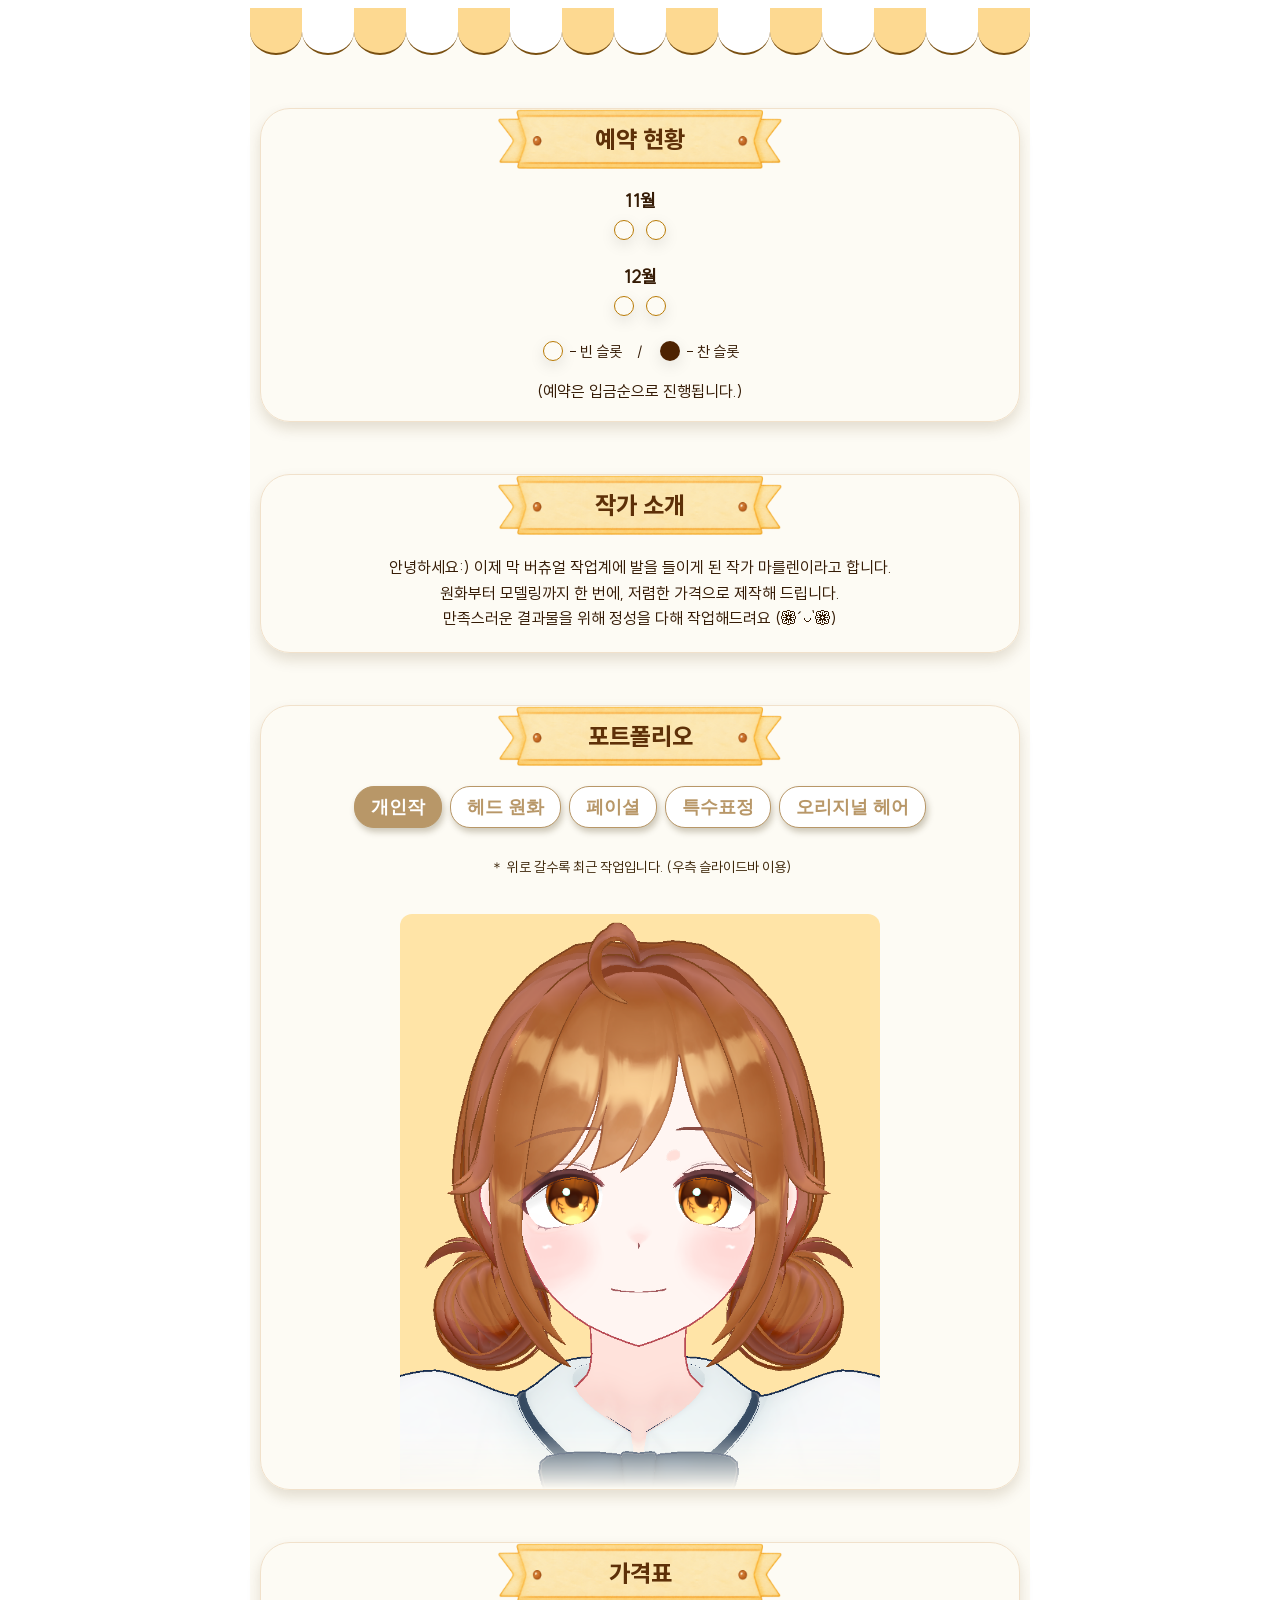
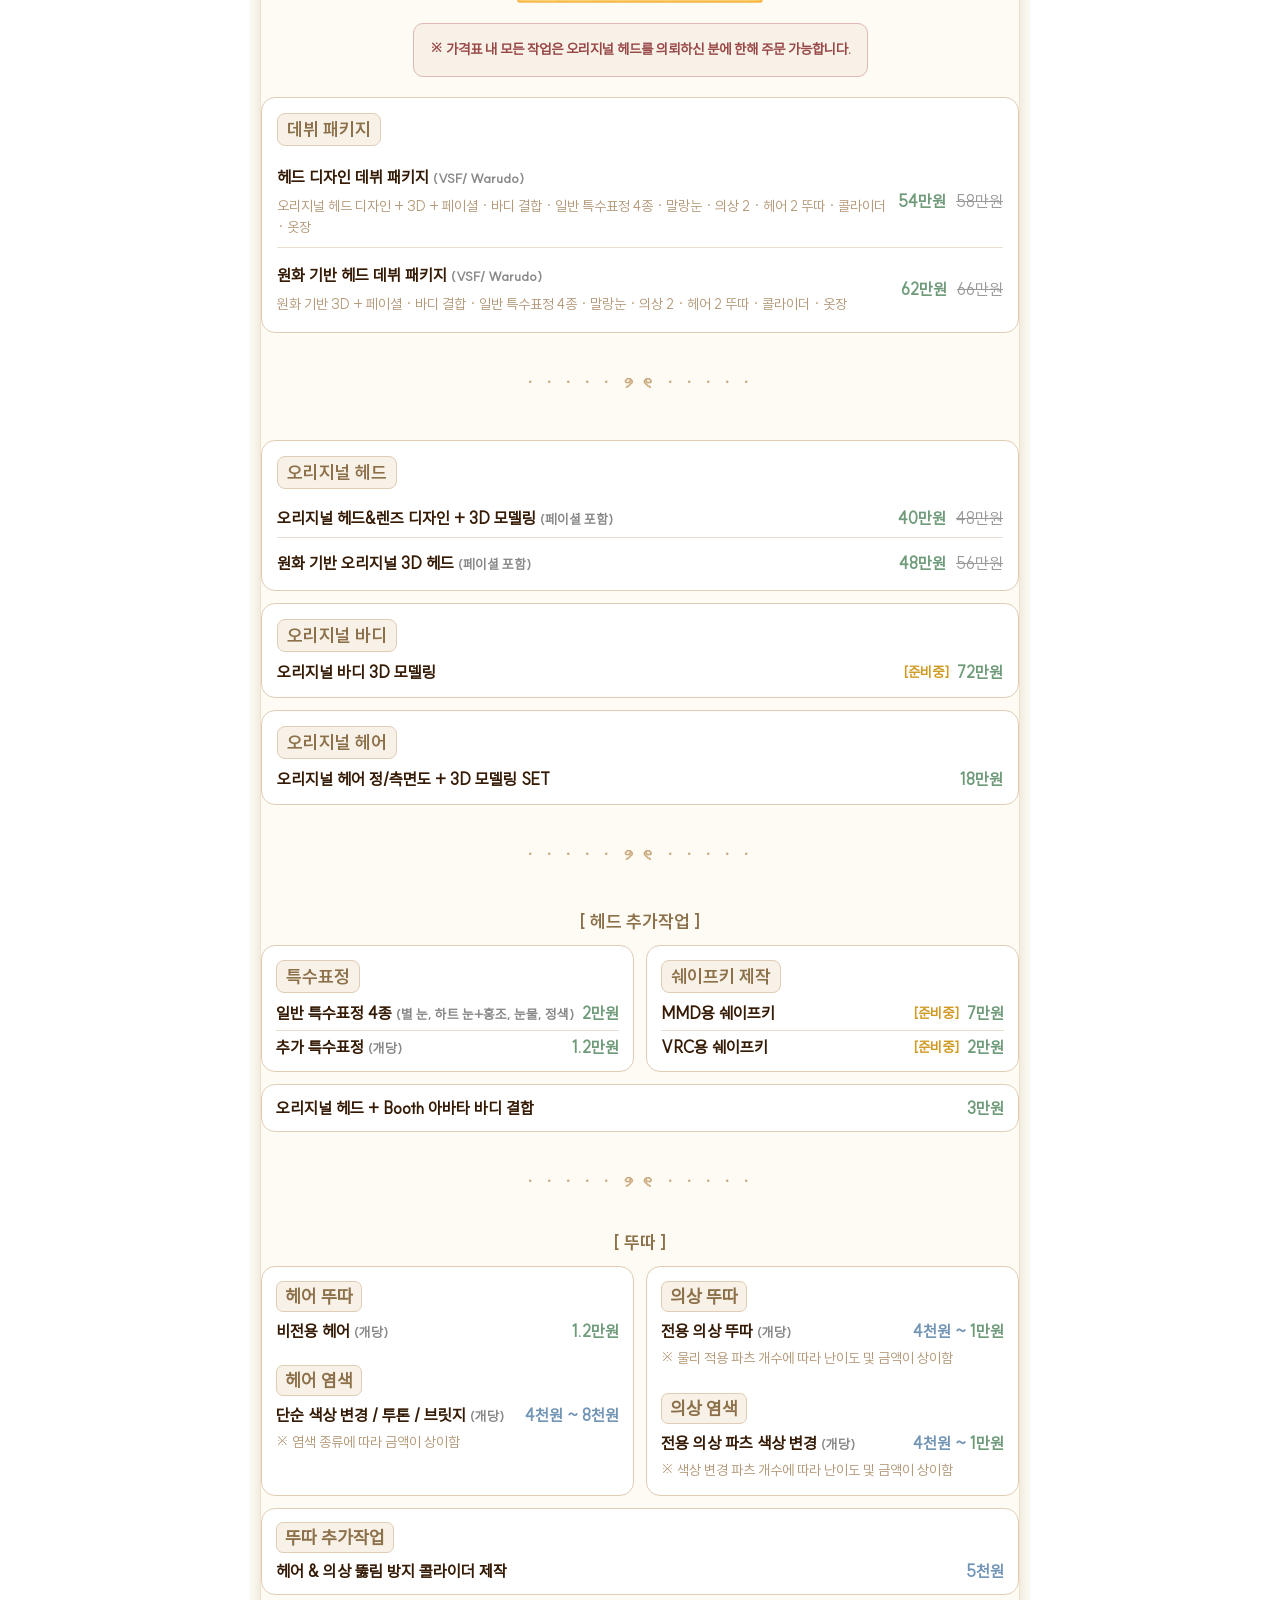
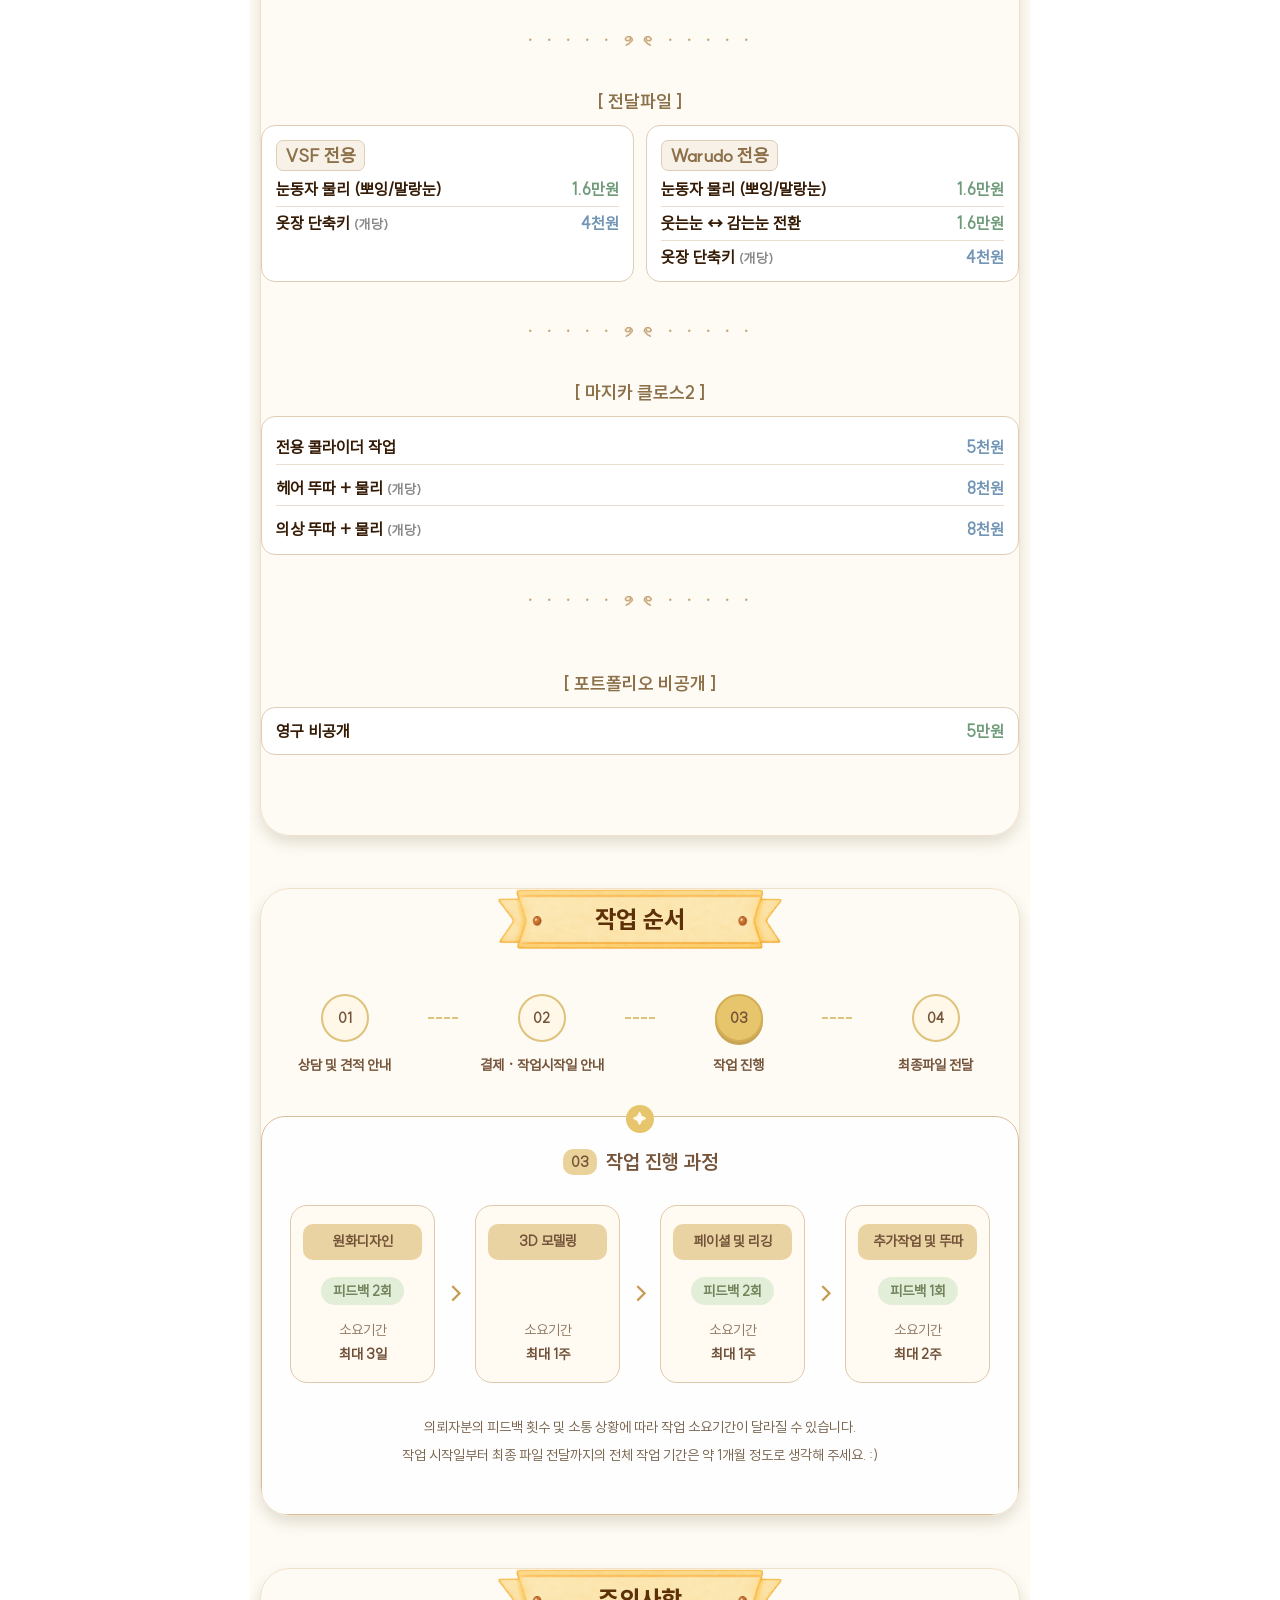
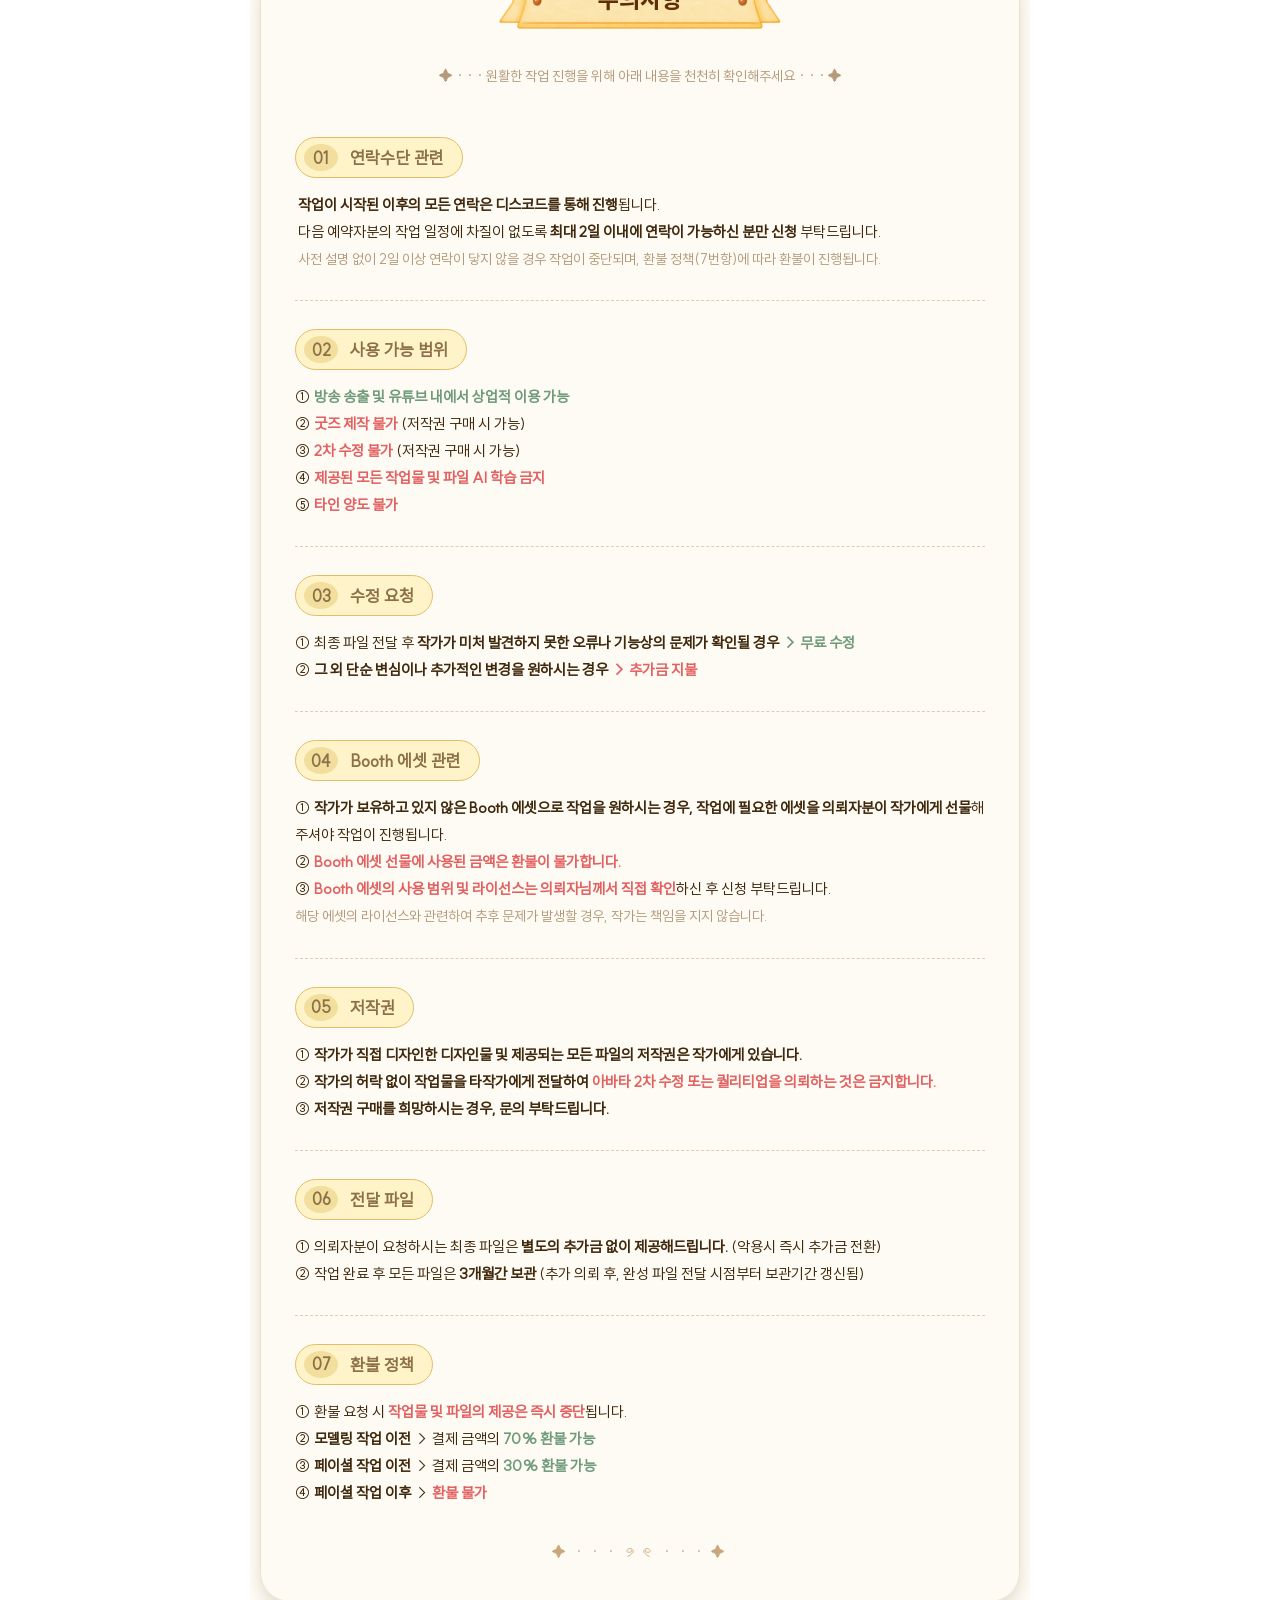
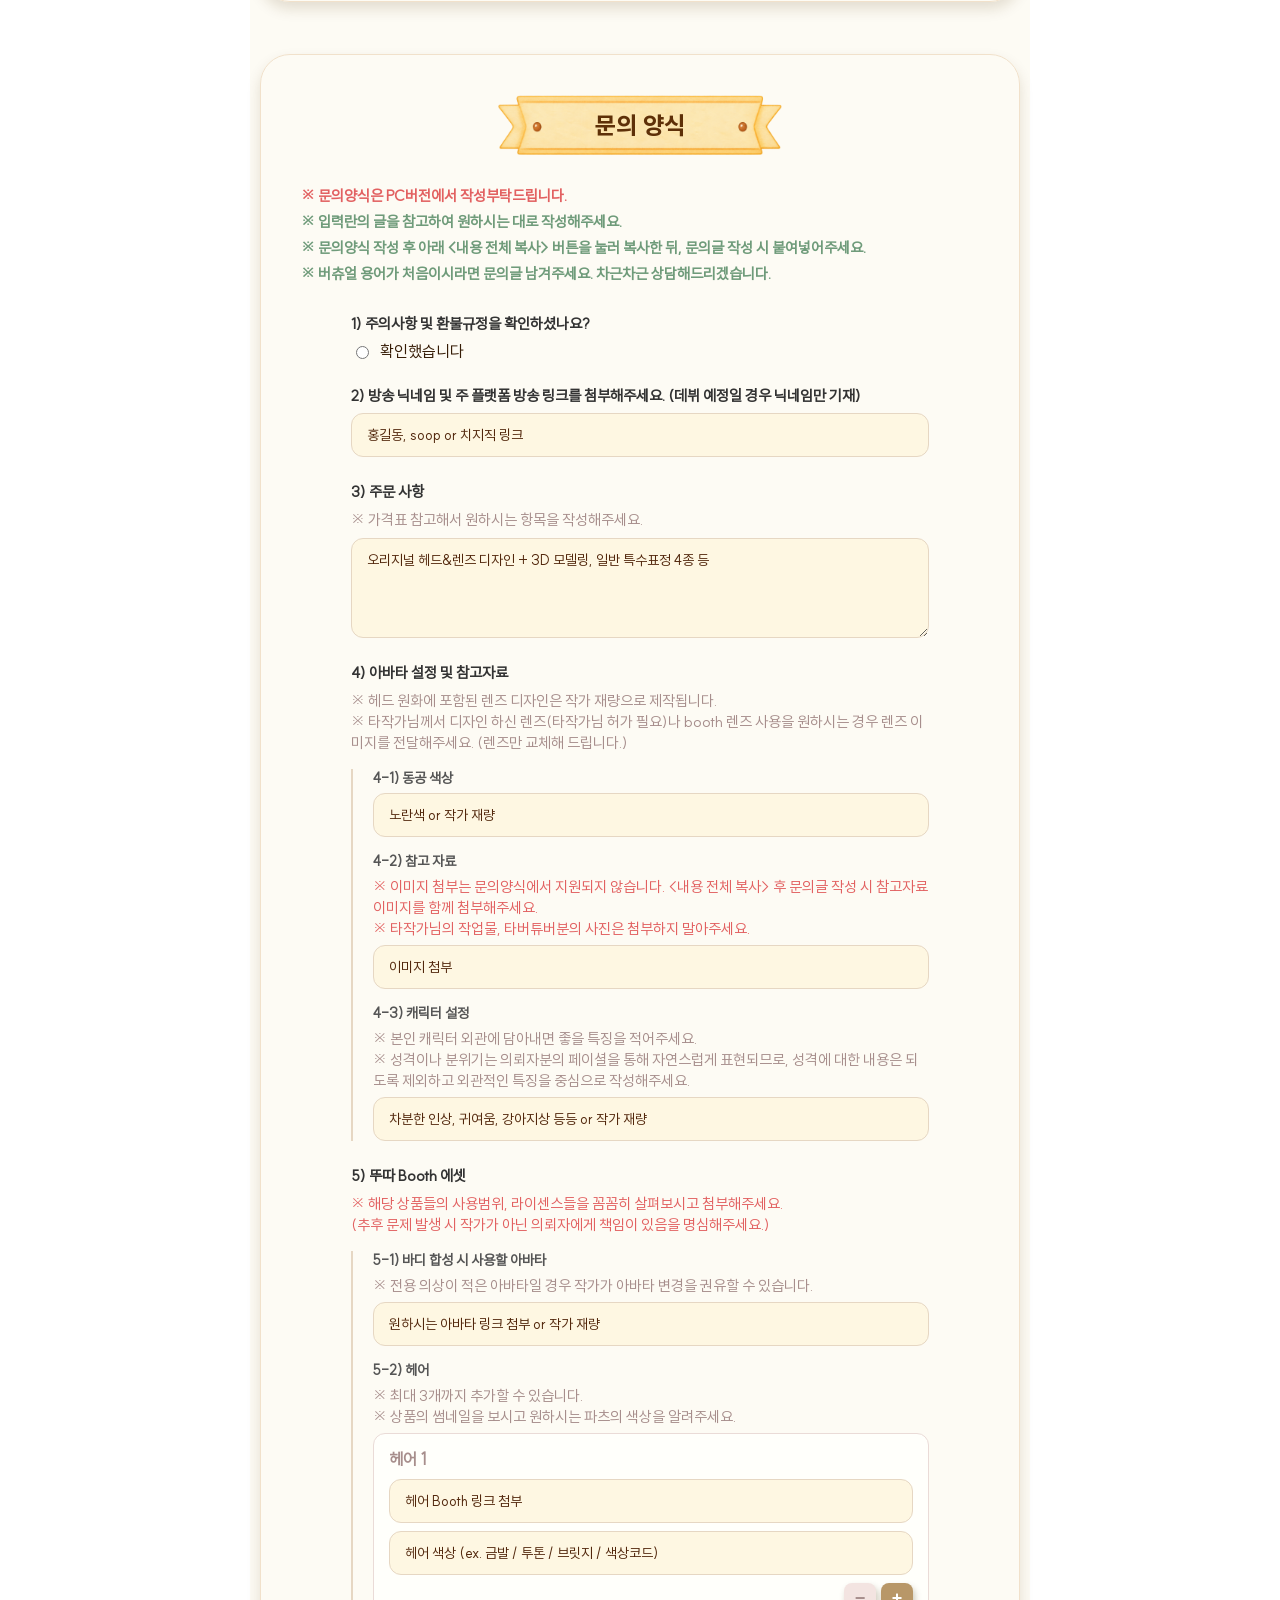
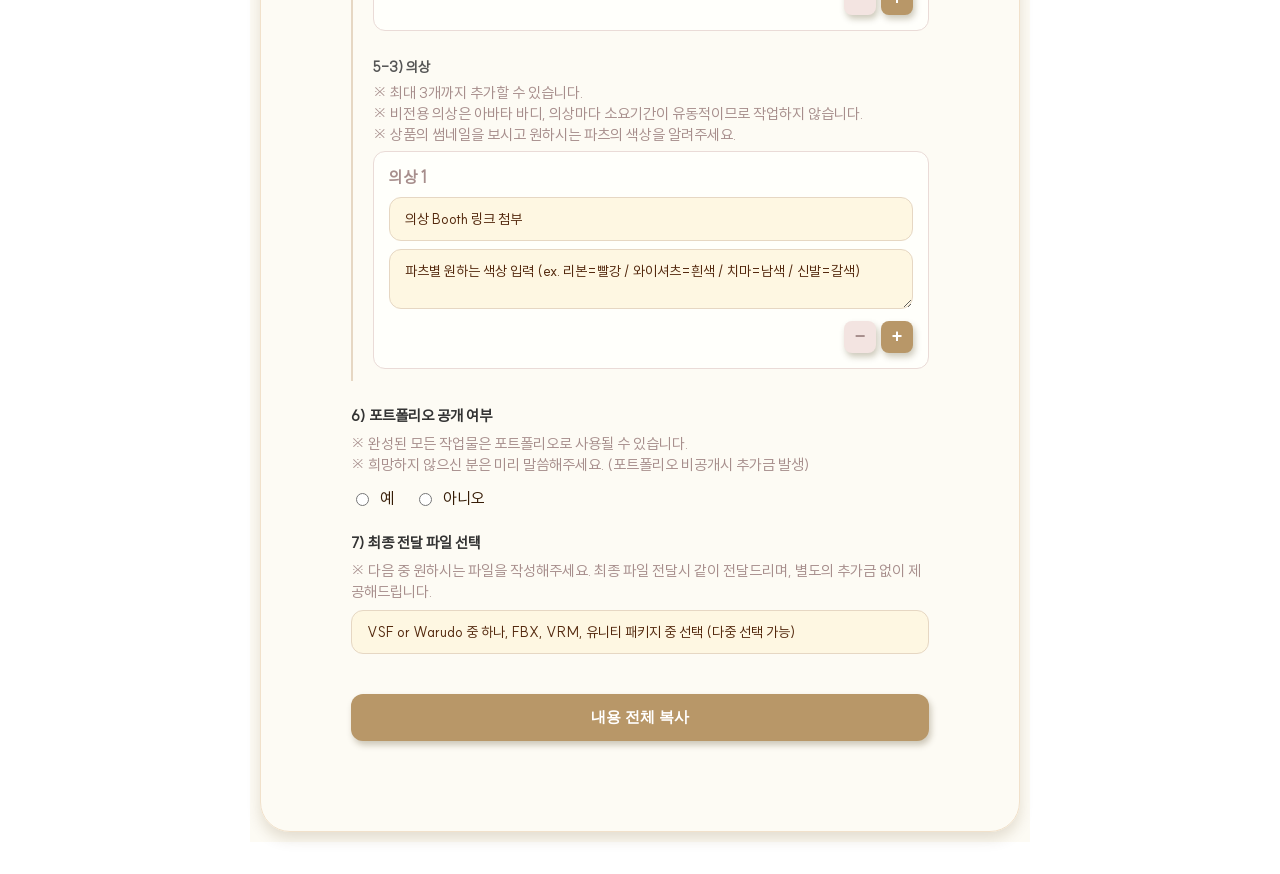
==== commit 4bffe3b5: "모바일 수정" ====
--- a/index.html
+++ b/index.html
@@ -69,7 +69,7 @@
                     <h2 class="title">작가 소개</h2>
                     <div style="padding: 20px 0; text-align: center; line-height: 1.6;">
                         안녕하세요:) 이제 막 버츄얼 작업계에 발을 들이게 된 작가 마를렌이라고 합니다.<br />
-                        원화부터 모델링까지 한 번에, 합리적인 가격으로 제작해 드립니다.<br />
+                        원화부터 모델링까지 한 번에, 저렴한 가격으로 제작해 드립니다.<br />
                         만족스러운 결과물을 위해 정성을 다해 작업해드려요 (❁´◡`❁)
                     </div>
                 </div>
@@ -222,7 +222,7 @@
                                             <small style="color:#888;">(VSF/ Warudo)</small>
                                         </div>
                                         <p style="color: #b49a7a; margin: 7px 0 0; font-size: 14px; line-height: 1.5; font-weight: 400;">
-                                            오리지널 헤드 디자인 + 3D + 페이셜 · 바디 결합 · 일반 특수표정 4종 · 의상 2 · 헤어 2 뚜따 · 콜라이더 · 옷장
+                                            오리지널 헤드 디자인 + 3D + 페이셜 · 바디 결합 · 일반 특수표정 4종 · 말랑눈 · 의상 2 · 헤어 2 뚜따 · 콜라이더 · 옷장
                                         </p>
                                     </div>
                                     <strong style="white-space: nowrap; font-size: 16px;">
@@ -239,7 +239,7 @@
                                             <small style="color:#888;">(VSF/ Warudo)</small>
                                         </div>
                                         <p style="color: #b49a7a; margin: 7px 0 0; font-size: 14px; line-height: 1.5; font-weight: 400;">
-                                            원화 기반 3D + 페이셜 · 바디 결합 · 일반 특수표정 4종 · 의상 2 · 헤어 2 뚜따 · 콜라이더 · 옷장
+                                            원화 기반 3D + 페이셜 · 바디 결합 · 일반 특수표정 4종 · 말랑눈 · 의상 2 · 헤어 2 뚜따 · 콜라이더 · 옷장
                                         </p>
                                     </div>
                                     <strong style="white-space: nowrap; font-size: 16px;">
@@ -417,9 +417,6 @@
                                                 <strong style="color: #6F9B7A; font-size: 16px;">1.2만원</strong>
                                             </span>
                                         </div>
-                                        <p style="color: #b49a7a; margin: 7px 0 0; font-size: 14px; line-height: 1.5; font-weight: 400;">
-                                            ※ 물리 적용 파츠 개수에 따라 난이도 및 금액이 상이함
-                                        </p>
                                     </div>
 
                                     <div style="margin-top: 24px;">
--- a/style.css
+++ b/style.css
@@ -1138,42 +1138,38 @@
   .portfolio-tabs {
     display: flex !important;
     flex-wrap: nowrap !important;
-
-    width: 100%;
-    max-width: 100%;
-
-    justify-content: center;
-    align-items: center;
-
-    gap: 2px;
-
-    padding: 0 4px;
-    margin: 0 auto;
-
-    box-sizing: border-box;
-    box-shadow: none !important;
+    justify-content: center !important;
+    align-items: center !important;
+
+    width: 100% !important;
+    max-width: 100% !important;
+
+    gap: 4px !important;
+    padding: 0 !important;
+    margin: 20px auto !important;
+
+    box-sizing: border-box;
     overflow: hidden;
-    white-space: nowrap;
   }
 
   .portfolio-tabs button {
     flex: 0 1 auto !important;
-
     width: auto !important;
     min-width: 0 !important;
-    max-width: none !important;
-
-    padding: 6px 7px;
-
-    font-size: 11px;
-    white-space: nowrap;
-    box-shadow: none !important;
+
+    padding: 6px 5px !important;
+
+    text-align: center !important;
+    white-space: nowrap !important;
+
+    font-size: 11px !important;
     box-sizing: border-box;
   }
   
   .portfolio-wrapper {
     width: 100%;
     max-width: 100%;
+    height: 450px;
     box-sizing: border-box;
   }
 
@@ -1187,6 +1183,7 @@
   }
 
   .portfolio-item.original,
+  .portfolio-item.head,
   .portfolio-item.facial,
   .portfolio-item.special {
     width: 100% !important;
@@ -1211,16 +1208,25 @@
   }
 
 
-  /* 헤드 원화 */
+  /* 헤드 개인작 */
   .portfolio-item.original img {
-    width: 90%;
-    max-width: 90%;
+    width: 90% !important;
+    max-width: 90% !important;
 
     height: auto !important;
 
     margin-left: auto !important;
     margin-right: auto !important;
 
+    object-fit: contain;
+  }
+
+  /* 헤드 원화 */
+  .portfolio-item.head img {
+    width: 90% !important;
+    max-width: 90% !important;
+    height: auto !important;
+    margin: 0 auto !important;
     object-fit: contain;
   }
 
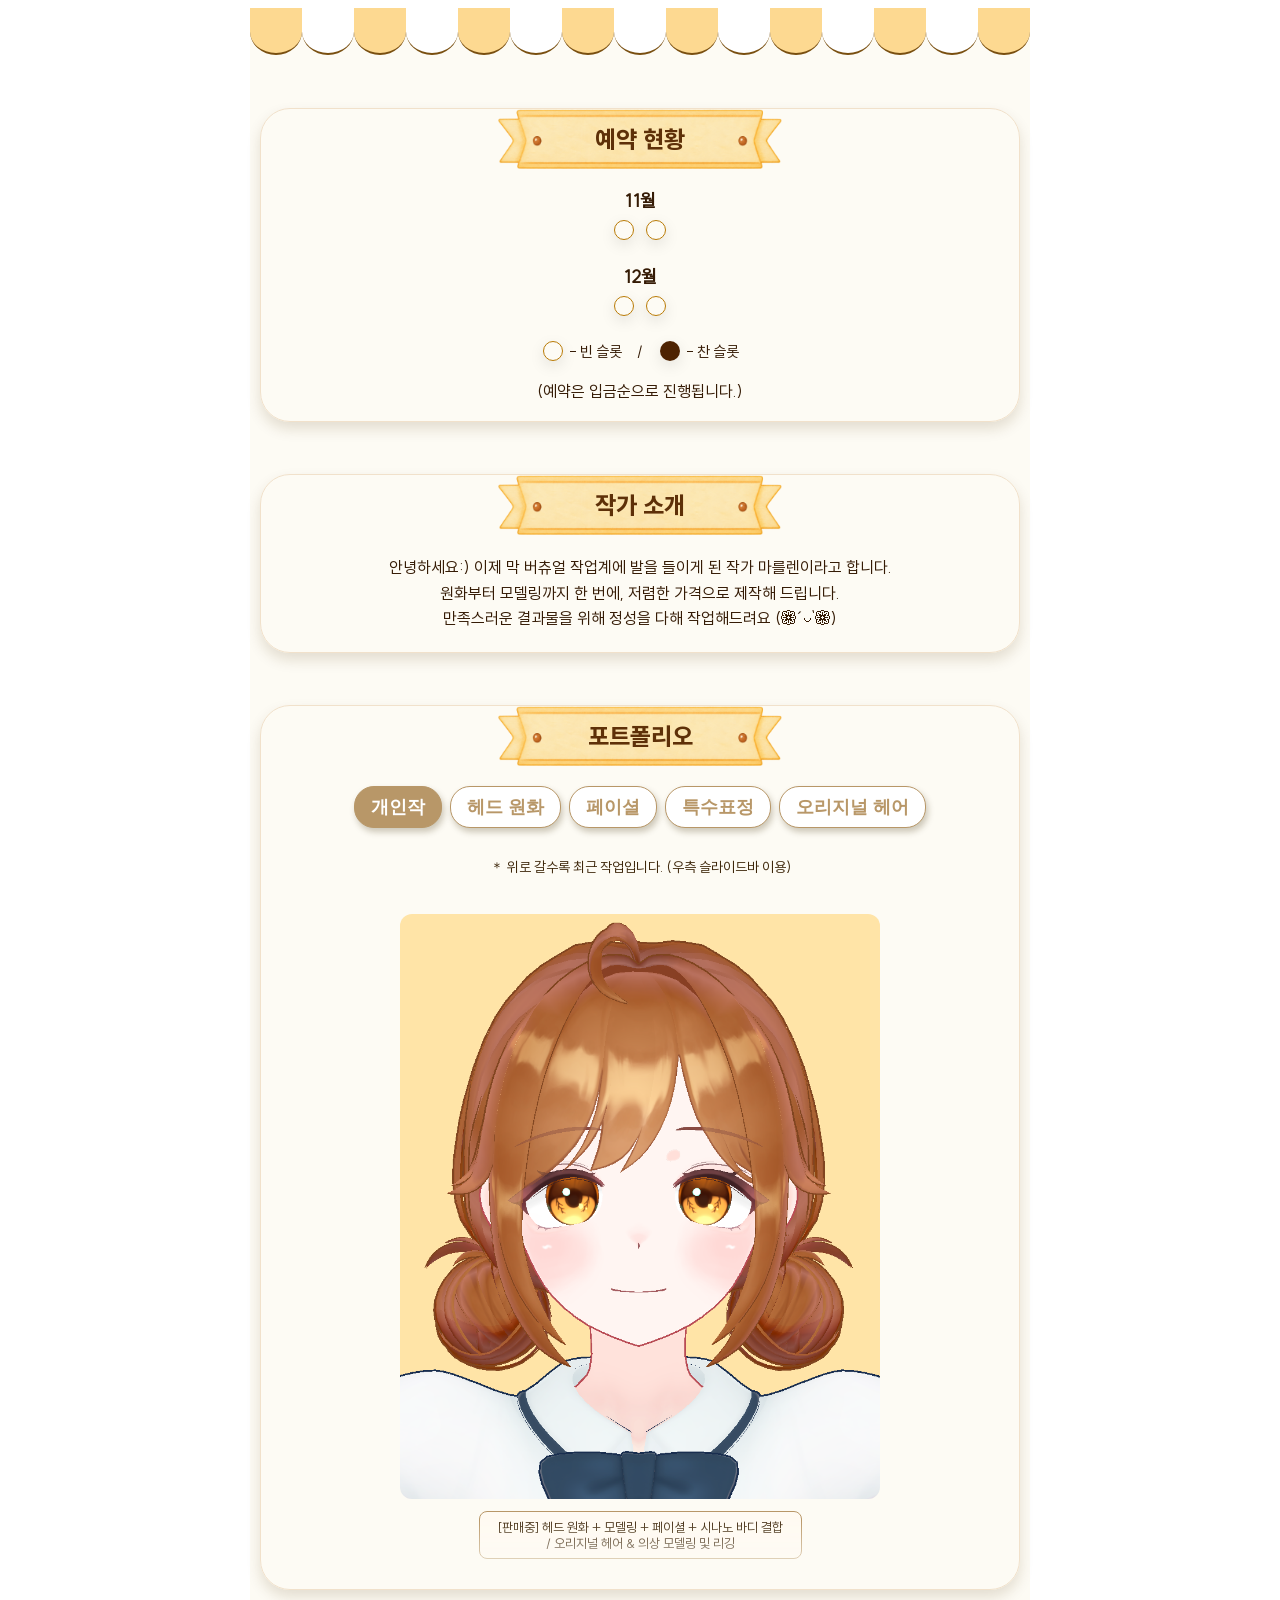
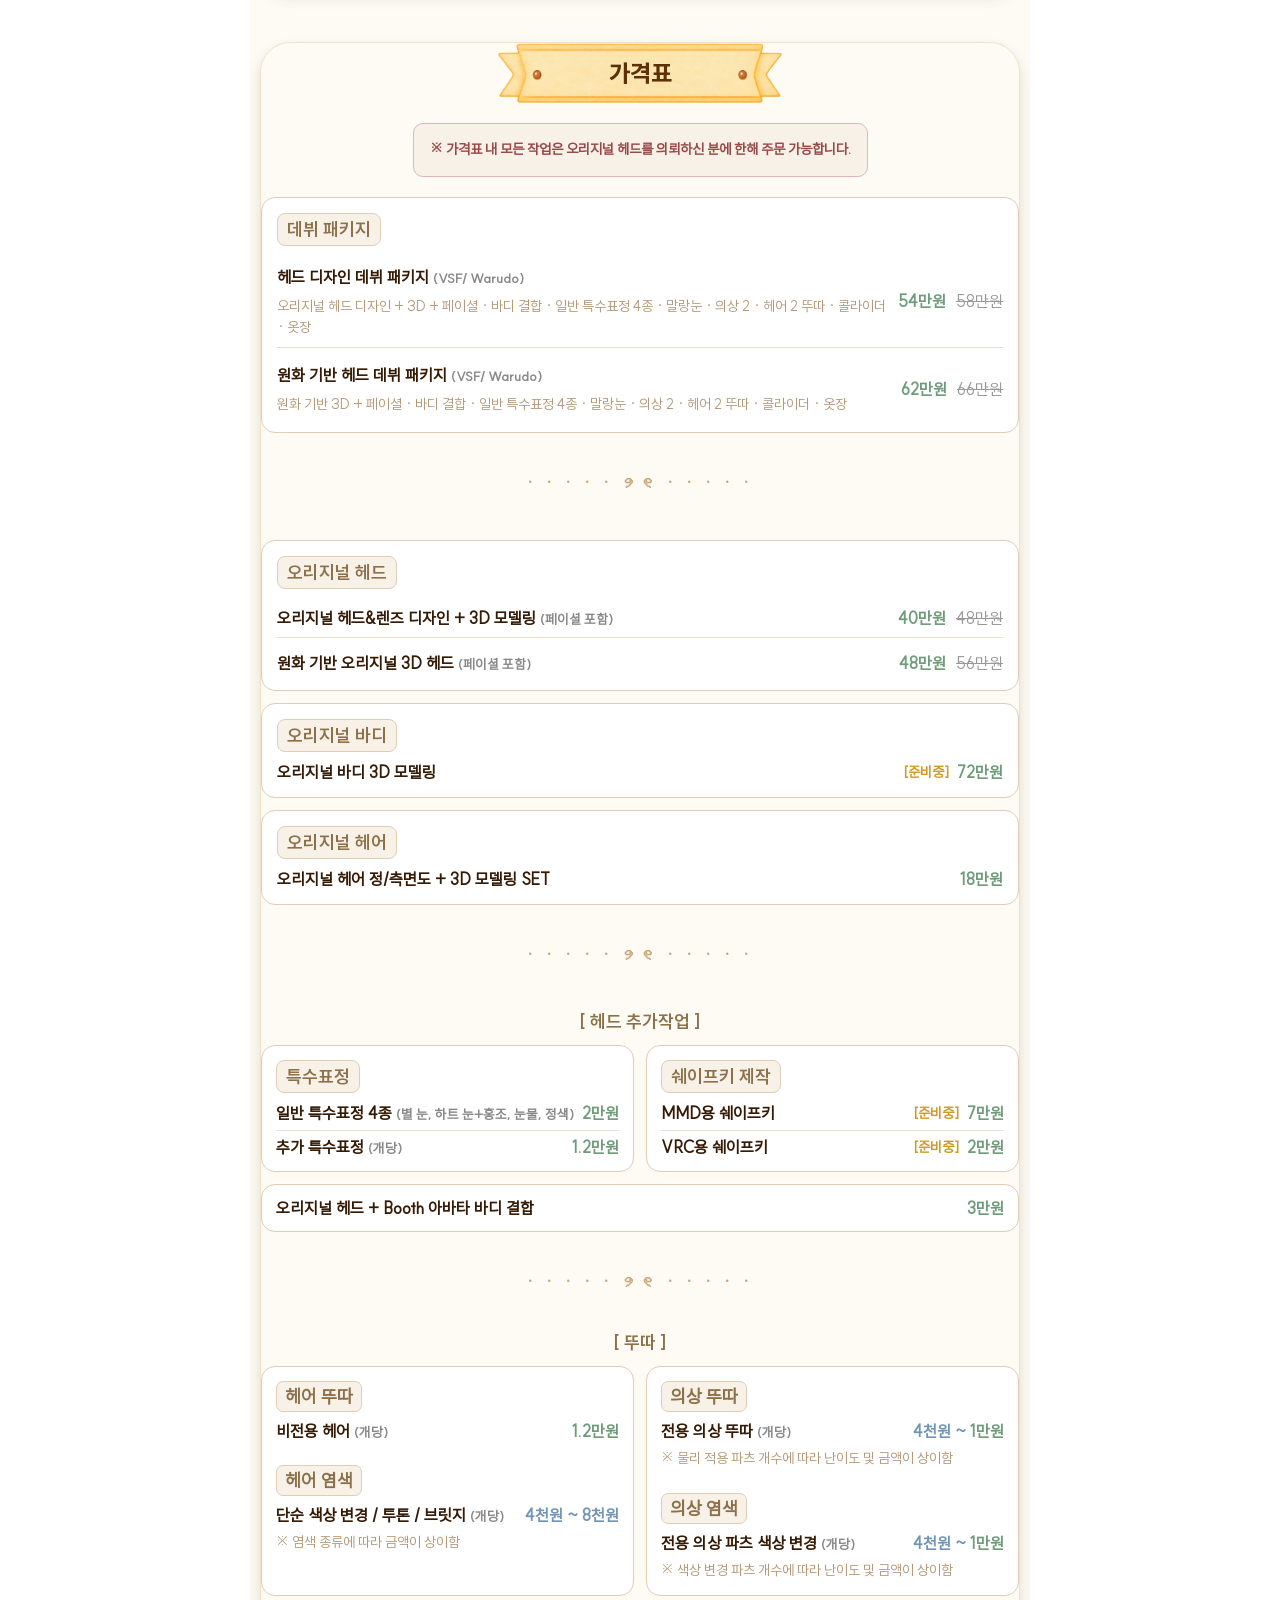
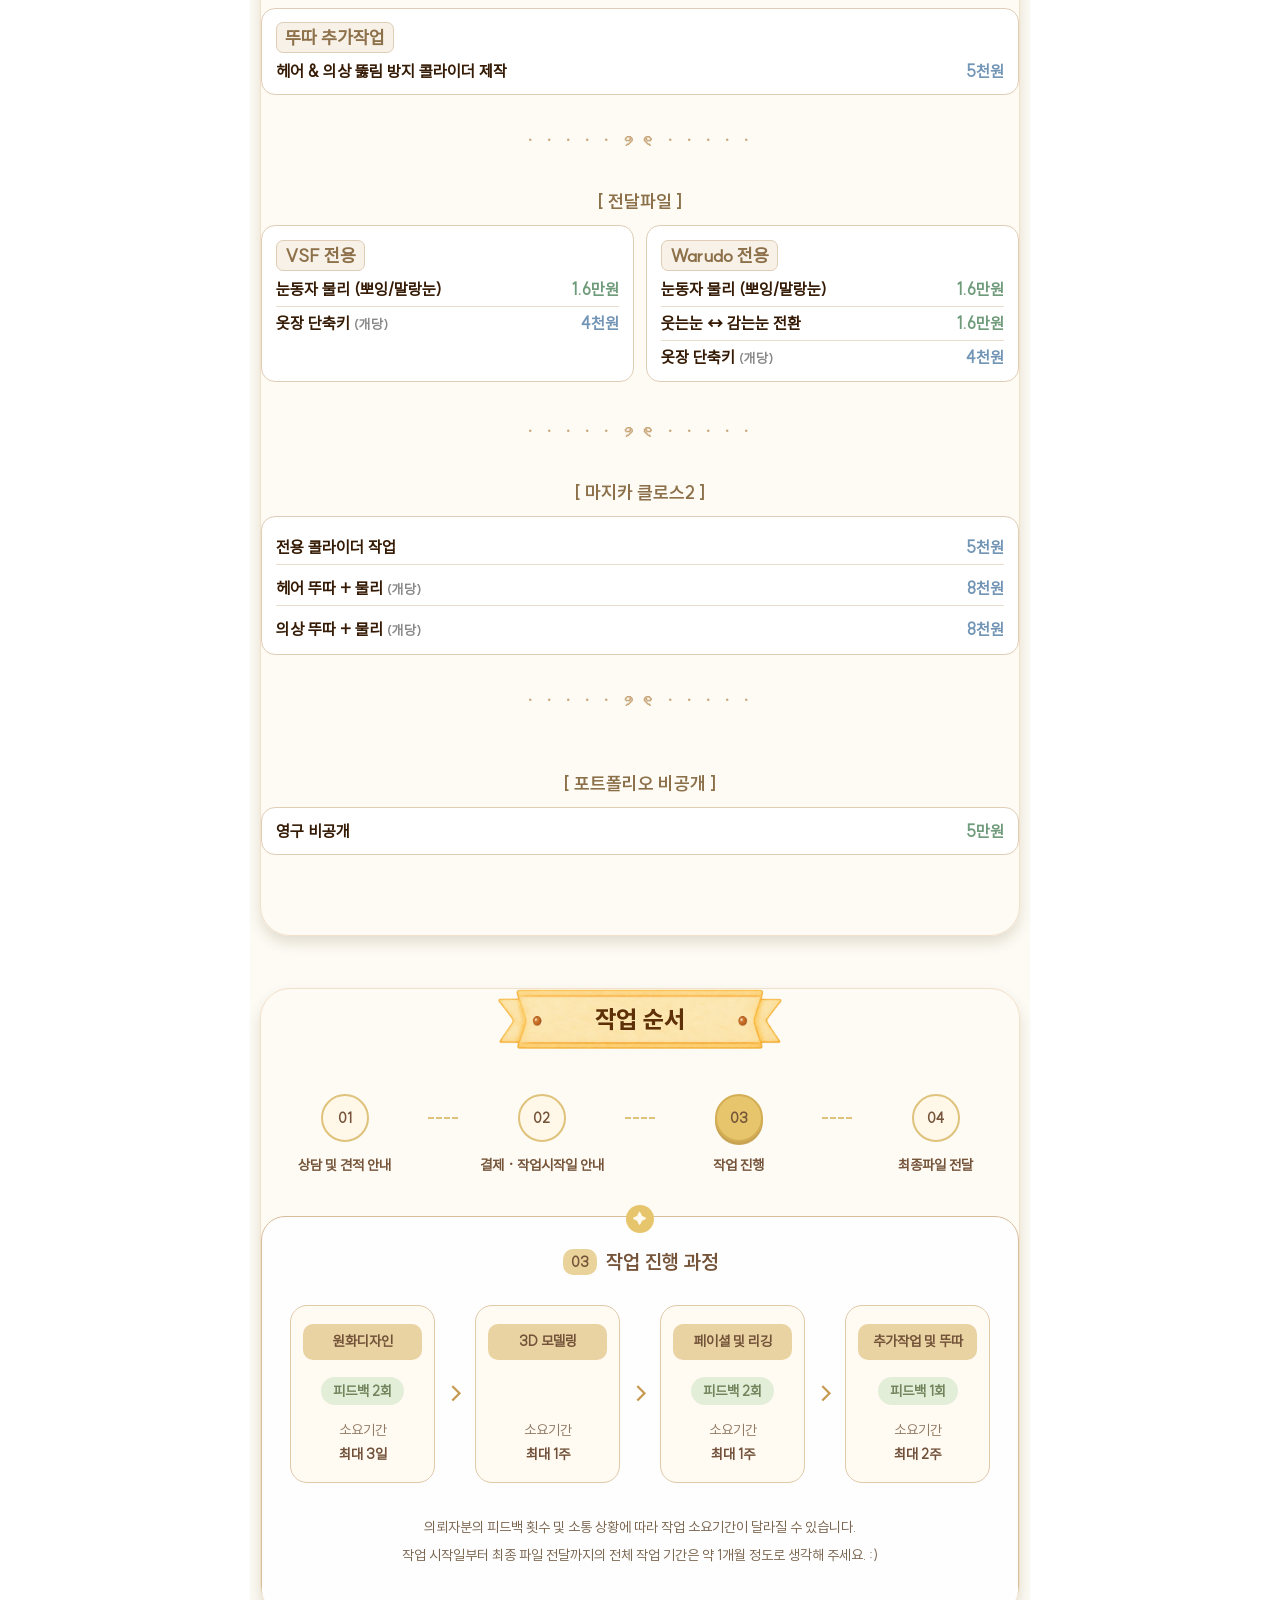
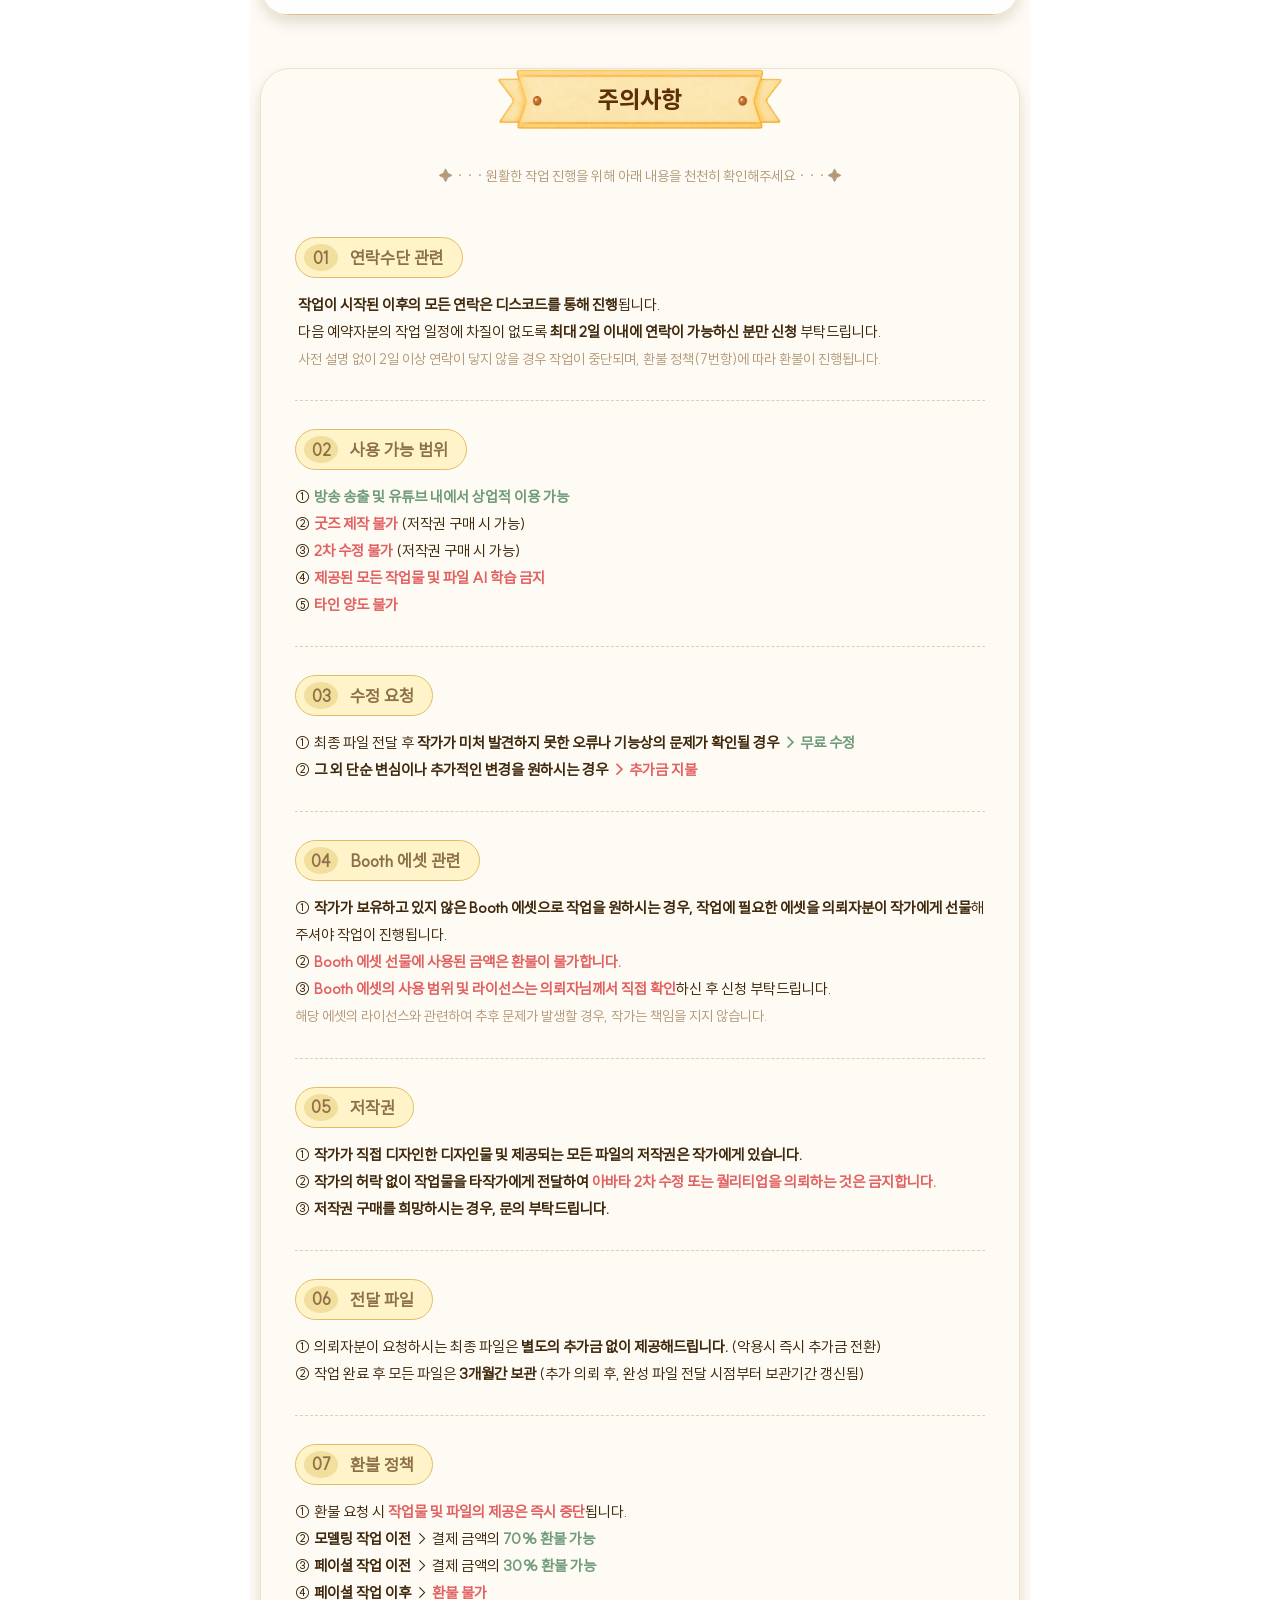
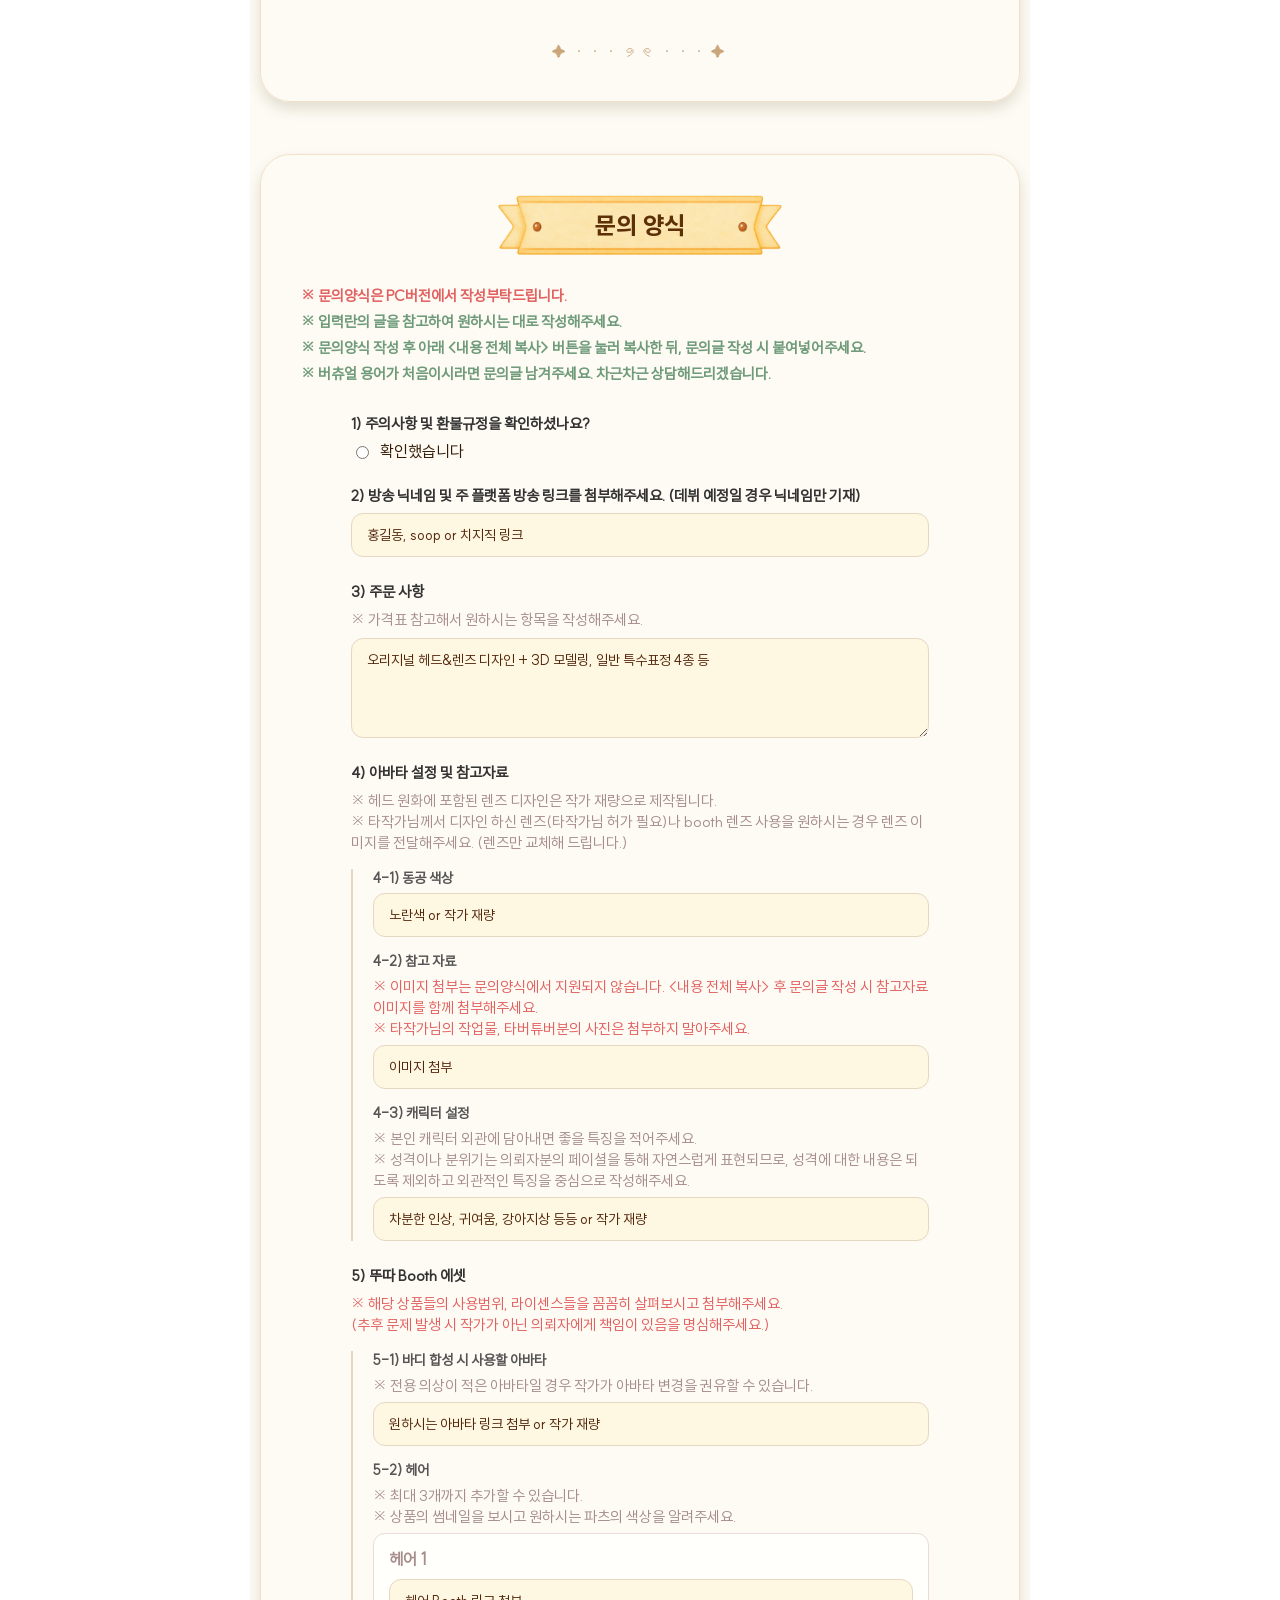
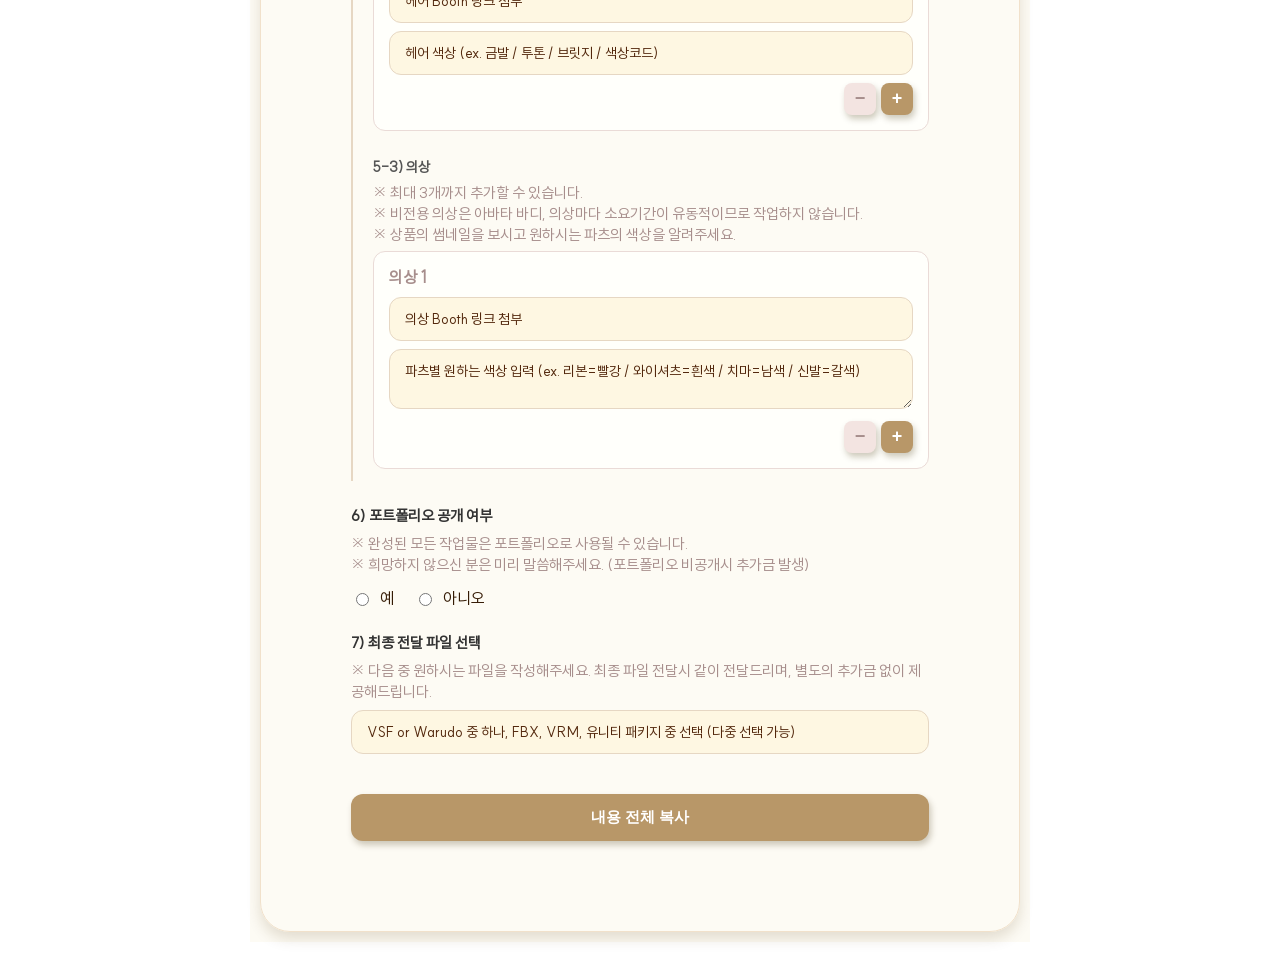
==== commit 95364126: "포폴 개인작2원화 추가" ====
--- a/index.html
+++ b/index.html
@@ -99,8 +99,12 @@
 
                             <!-- 헤드 원화 -->
                             <div class="portfolio-item head">
+                                <img src="image/Head7.png" alt="헤드 원화 7">
+                                <div class="portfolio-caption">[개인작2] 헤드+렌즈 디자인</div>
+                            </div>
+                            <div class="portfolio-item head">
                                 <img src="image/Head6.png" alt="헤드 원화 6">
-                                <div class="portfolio-caption">[개인작] 협업작, 모델링+텍스처 단계에서 약간 수정됨</div>
+                                <div class="portfolio-caption">[개인작1] 협업작, 모델링+텍스처 단계에서 약간 수정됨</div>
                             </div>
                             <div class="portfolio-item head">
                                 <img src="image/Head5.png" alt="헤드 원화 5">
@@ -126,7 +130,7 @@
                             <!-- 페이셜 -->
                              <div class="portfolio-item facial">
                                 <video src="image/facial6.mp4" autoplay loop muted playsinline></video>
-                                <div class="portfolio-caption">[판매용 개인작] 헤드 모델링 + 페이셜</div>
+                                <div class="portfolio-caption">[판매용 개인작1] 헤드 모델링 + 페이셜</div>
                             </div>
                             <div class="portfolio-item facial">
                                 <video src="image/facial5.mp4" autoplay loop muted playsinline></video>
@@ -174,7 +178,7 @@
                             <!-- 오리지널 헤어 -->
                             <div class="portfolio-item hair">
                                 <img src="image/hair5.png" alt="오리지널 헤어 5">
-                                <div class="portfolio-caption">[개인작]</div>
+                                <div class="portfolio-caption">[개인작1]</div>
                             </div>
                             <div class="portfolio-item hair">
                                 <img src="image/hair4.png" alt="오리지널 헤어 4">
--- a/style.css
+++ b/style.css
@@ -221,7 +221,7 @@
 .portfolio-wrapper {
   position: relative;
   width: 100%;
-  height: 600px;
+  height: 700px;
   overflow: hidden;
 
   /* 위아래가 자연스럽게 흐려지는 효과 */
